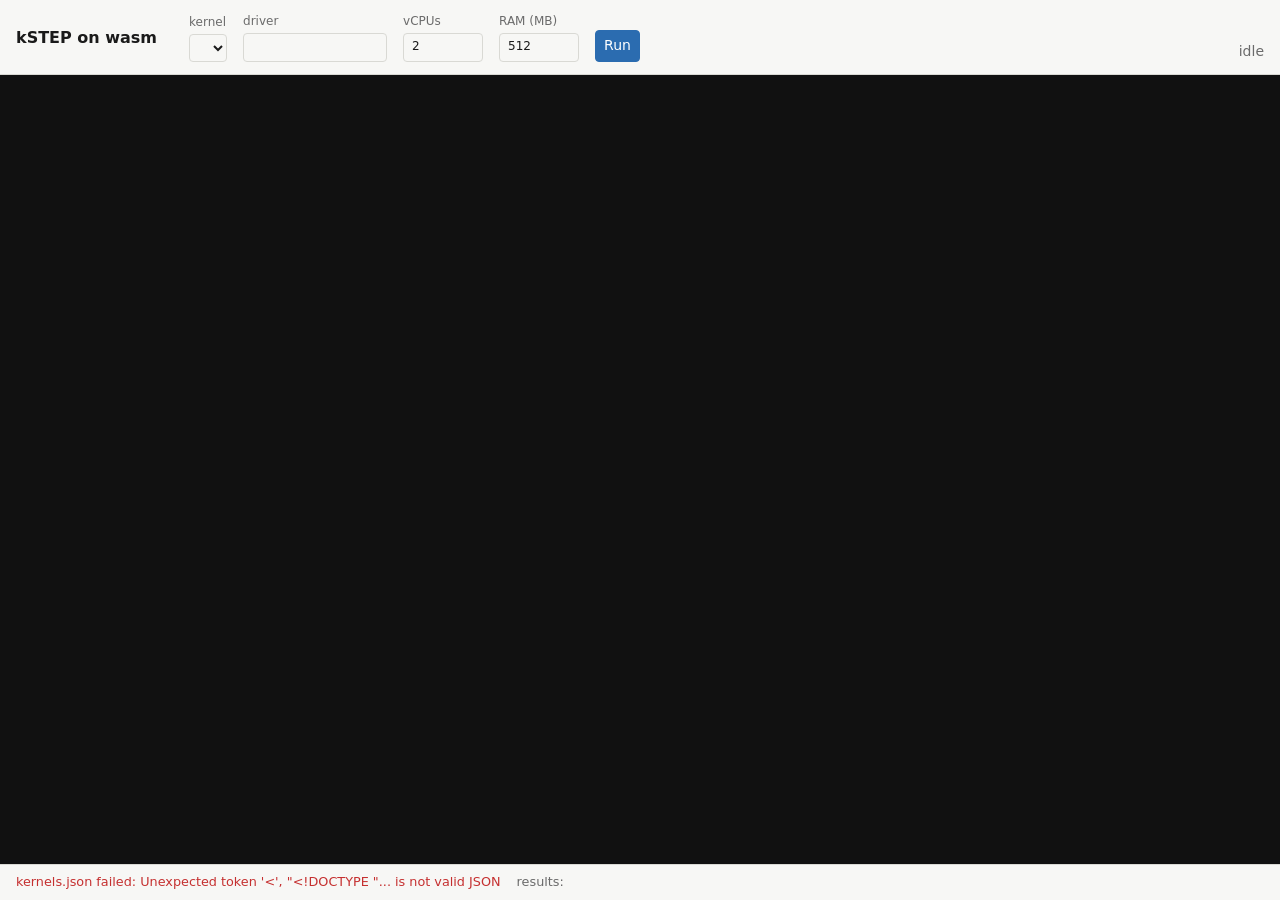
==== index.html @ b7abc93f "Build with --enable-wasm64-32bit-address-limit so the page runs on engines without Memory64 64-bit p" ====
<!doctype html>
<html lang="en">
<head>
<meta charset="utf-8">
<meta name="viewport" content="width=device-width, initial-scale=1">
<title>kSTEP on wasm</title>
<style>
  :root { color-scheme: light dark; --fg: #1a1a1a; --bg: #f7f7f5; --mute: #6b6b6b; --line: #d9d9d4; --accent: #2b6cb0; --ok: #2f855a; --bad: #c53030; --con: #111; --confg: #d8d8d8; }
  @media (prefers-color-scheme: dark) { :root { --fg: #e6e6e3; --bg: #16161a; --mute: #9a9a9a; --line: #2e2e33; --accent: #63a4ff; --ok: #48bb78; --bad: #f56565; --con: #0b0b0d; --confg: #cfcfcf; } }
  * { box-sizing: border-box; }
  body { margin: 0; font: 14px/1.45 system-ui, sans-serif; color: var(--fg); background: var(--bg); display: flex; flex-direction: column; height: 100vh; }
  header { display: flex; flex-wrap: wrap; gap: .6rem 1rem; align-items: end; padding: .8rem 1rem; border-bottom: 1px solid var(--line); }
  header h1 { font-size: 1rem; margin: 0 1rem 0 0; align-self: center; }
  label { display: flex; flex-direction: column; font-size: .75rem; color: var(--mute); gap: .15rem; }
  input, select, button { font: inherit; padding: .3rem .5rem; border: 1px solid var(--line); border-radius: 4px; background: transparent; color: var(--fg); }
  input[type=number] { width: 5rem; } input[type=text] { width: 9rem; }
  button.primary { background: var(--accent); color: #fff; border-color: var(--accent); cursor: pointer; }
  button:disabled { opacity: .5; cursor: default; }
  #status { margin-left: auto; font-variant-numeric: tabular-nums; color: var(--mute); }
  #status.ok { color: var(--ok); } #status.bad { color: var(--bad); }
  main { flex: 1; display: grid; grid-template-rows: 1fr auto; min-height: 0; }
  #console { margin: 0; padding: .75rem 1rem; overflow: auto; background: var(--con); color: var(--confg); font: 12px/1.35 ui-monospace, SFMono-Regular, Menlo, monospace; white-space: pre; }
  footer { display: flex; gap: 1rem; padding: .5rem 1rem; border-top: 1px solid var(--line); font-size: .8rem; color: var(--mute); align-items: center; }
  footer a { color: var(--accent); } footer a[hidden] { display: none; }
  #warn { color: var(--bad); }
</style>
</head>
<body>
<header>
  <h1>kSTEP on wasm</h1>
  <label>kernel <select id="kernel"></select></label>
  <label>driver <input id="driver" type="text" value=""></label>
  <label>vCPUs <input id="smp" type="number" min="1" max="32" value="2"></label>
  <label>RAM (MB) <input id="mem" type="number" min="128" max="1024" step="128" value="512"></label>
  <button id="run" class="primary">Run</button>
  <span id="status">idle</span>
</header>
<main>
  <pre id="console"></pre>
  <footer>
    <span id="warn"></span>
    <span id="dl">results:</span>
    <a id="dl-jsonl" hidden download="kstep.jsonl">kstep.jsonl</a>
    <a id="dl-log" hidden download="qemu.log">qemu.log</a>
    <a id="dl-cov" hidden download="kstep.cov">kstep.cov</a>
  </footer>
</main>
<!-- GitHub Pages cannot set COOP/COEP headers; this service worker adds them on reload. -->
<script src="coi-serviceworker.min.js"></script>
<script type="module">
const $ = (id) => document.getElementById(id);
const con = $('console'), status = $('status'), warn = $('warn');

// Preconditions: SharedArrayBuffer (COOP/COEP headers) and Memory64.
if (typeof SharedArrayBuffer === 'undefined')
  warn.textContent = 'SharedArrayBuffer unavailable: the page needs COOP/COEP headers (serve.py sets them; on static hosting the service worker adds them after one reload).';
// The QEMU binary is lowered to wasm32 (QEMU's --enable-wasm64-32bit-address-limit), so no
// Memory64 check is needed; SharedArrayBuffer (above) is the only hard requirement.

// kernels.json: {base, kernels:[{name, driver, num_cpus, mem_mb}]}. `base` is where the
// images live: the kstep-dev/build repo on GitHub for the published site, ./images locally.
let base = 'images', kernels = [];
try {
  ({ base, kernels } = await (await fetch('kernels.json')).json());
  $('kernel').replaceChildren(...kernels.map(k => new Option(k.name, k.name)));
  if (!kernels.length) warn.textContent = 'No kernels listed. Build one with `make KERNEL=<name>` in the kstep root.';
} catch (e) { warn.textContent = 'kernels.json failed: ' + e.message; }
const fill = () => {
  const k = kernels.find(k => k.name === $('kernel').value); if (!k) return;
  $('driver').value = k.driver; $('smp').value = k.num_cpus; $('mem').value = Math.min(k.mem_mb, 1024);
  warn.textContent = k.mem_mb > 1024 ? `reproduce.py uses ${k.mem_mb} MB for this bug; the wasm heap allows at most 1024 MB.` : '';
};
$('kernel').onchange = fill; fill();

let running = false;
$('run').onclick = async () => {
  if (running) return;
  running = true; $('run').disabled = true;
  for (const id of ['dl-jsonl', 'dl-log', 'dl-cov']) $(id).hidden = true;
  con.textContent = '';
  const kernel = $('kernel').value, driver = $('driver').value.trim() || kernel.replace(/_(buggy|fixed)$/, '');
  const smp = Math.max(1, +$('smp').value || 2), mem = Math.max(128, +$('mem').value || 512);
  const t0 = performance.now();
  const setStatus = (s, cls = '') => { status.textContent = `${((performance.now() - t0) / 1000).toFixed(1)}s  ${s}`; status.className = cls; };

  try {
    setStatus('fetching images');
    const get = (u) => fetch(u).then(r => { if (!r.ok) throw new Error(`${u}: HTTP ${r.status}`); return r.arrayBuffer(); });
    const bios = ['bios-256k.bin', 'linuxboot_dma.bin', 'kvmvapic.bin'];
    const [kimg, rootfs, { default: Module }, ...biosImgs] = await Promise.all([
      get(`${base}/${kernel}/kernel`), get(`${base}/${kernel}/rootfs.cpio`),
      import('./qemu/qemu-system-x86_64.js'), ...bios.map(f => get(`qemu/${f}`)),
    ]);
    const isol = smp > 2 ? `1-${smp - 1}` : '1';
    const boot = `rw nokaslr loglevel=7 sched_verbose isolcpus=nohz,managed_irq,${isol} irqaffinity=0 rcu_nocbs=${isol} nohz_full=${isol} init=/user panic=-1 console=ttyS0 tsc=nowatchdog -- driver=${driver}`;
    // One byte collector per channel; console lines are rendered as they complete.
    const chan = { 'kstep.jsonl': [], 'qemu.log': [], 'kstep.cov': [] };
    let line = '', lines = 0, pending = '', flushTimer = 0, resolveDone;
    const done = new Promise(r => { resolveDone = r; });
    const flush = () => {
      flushTimer = 0;
      if (!pending) return;
      const atBottom = con.scrollHeight - con.scrollTop - con.clientHeight < 40;
      con.append(pending); pending = '';
      if (atBottom) con.scrollTop = con.scrollHeight;
      setStatus(`running, ${lines} lines`);
    };
    const onLine = (l) => {
      lines++; pending += l + '\n';
      if (!flushTimer) flushTimer = setTimeout(flush, 50);     // batch DOM updates
      const panic = l.includes('Kernel panic');
      if (panic || l.includes('reboot: Restarting system')) {
        flush();
        for (const [f, id] of [['kstep.jsonl', 'dl-jsonl'], ['qemu.log', 'dl-log'], ['kstep.cov', 'dl-cov']]) {
          const a = $(id); a.href = URL.createObjectURL(new Blob([new Uint8Array(chan[f])])); a.hidden = false;
        }
        setStatus(panic ? 'kernel panic' : 'done', panic ? 'bad' : 'ok');
        resolveDone();
      }
    };
    const sink = (name) => (byte) => {
      chan[name].push(byte);
      if (name === 'qemu.log') { if (byte === 10) { onLine(line); line = ''; } else line += String.fromCharCode(byte); }
    };
    setStatus('starting qemu');
    const mod = await Module({
      locateFile: (f) => 'qemu/' + f,
      arguments: [
        '-smp', String(smp), '-cpu', 'max', '-m', `${mem}M`, '-L', '/bios',
        '-accel', 'tcg,tb-size=500,thread=multi',
        '-kernel', '/kernel', '-initrd', '/rootfs.cpio', '-append', boot,
        '-nographic', '-nodefaults', '-no-reboot',
        '-chardev', 'file,id=c0,path=/dev/kstep0', '-serial', 'chardev:c0',
        '-chardev', 'file,id=c1,path=/dev/kstep1', '-serial', 'chardev:c1',
        '-chardev', 'file,id=c2,path=/dev/kstep2', '-serial', 'chardev:c2',
      ],
      preRun: [(m) => {
        m.FS.mkdir('/bios');
        bios.forEach((f, i) => m.FS.writeFile(`/bios/${f}`, new Uint8Array(biosImgs[i])));
        m.FS.writeFile('/kernel', new Uint8Array(kimg));
        m.FS.writeFile('/rootfs.cpio', new Uint8Array(rootfs));
        Object.keys(chan).forEach((name, i) => m.FS.createDevice('/dev', `kstep${i}`, null, sink(name)));
      }],
      print: (s) => console.log('[qemu]', s),
      printErr: (s) => { if (!s.includes('unsupported syscall')) console.warn('[qemu]', s); },
    });

    // The chardevs write to /dev/kstep0..2, Emscripten device nodes whose write callbacks
    // (registered in preRun above) push each byte here; nothing is polled.
    await done;
  } catch (e) {
    setStatus('error: ' + e.message, 'bad'); console.error(e);
  }
  // The QEMU instance does not exit cleanly under Emscripten; reload to run again.
  $('run').textContent = 'Reload to run again';
  $('run').disabled = false; $('run').onclick = () => location.reload();
};
</script>
</body>
</html>
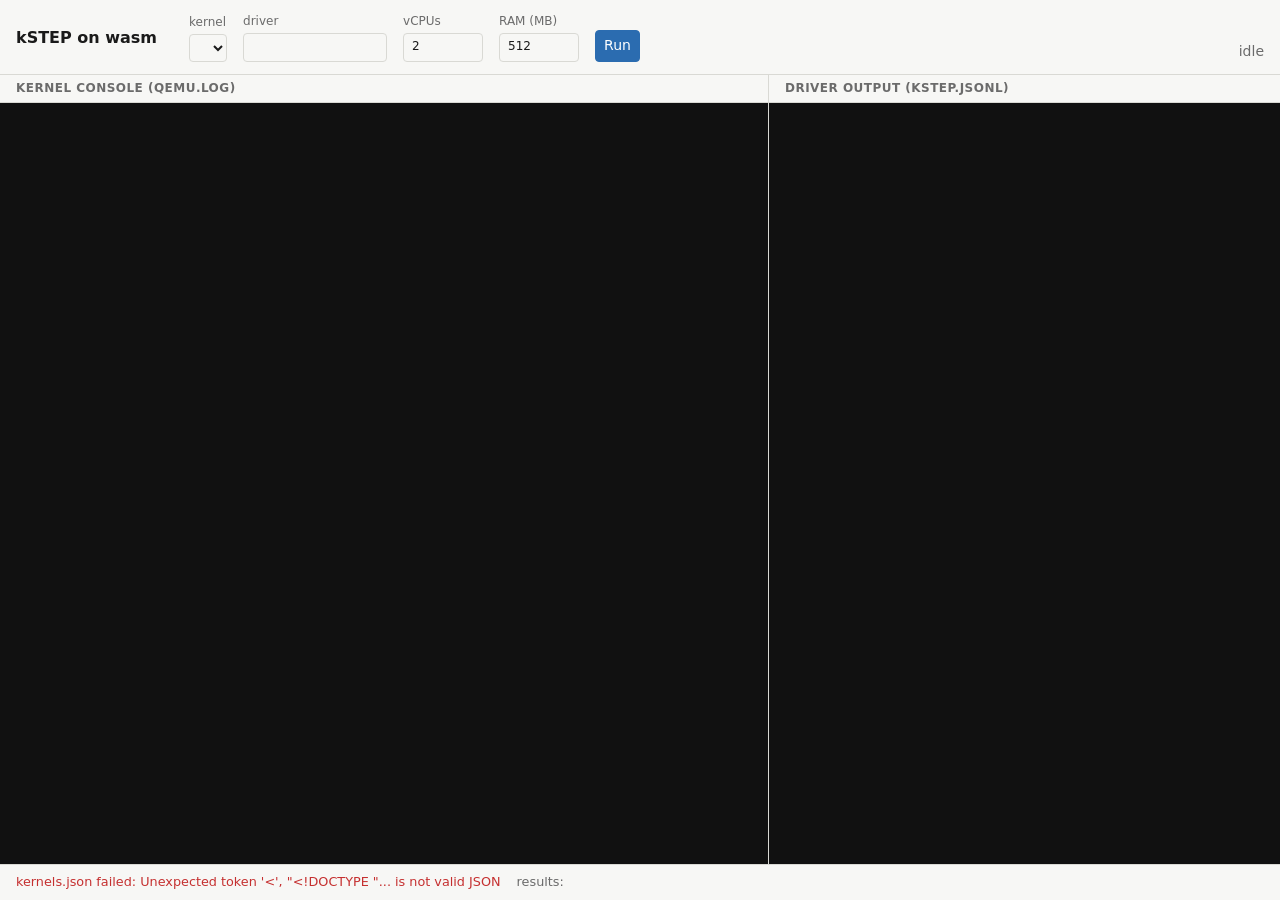
==== commit 7cfda557: "Show the driver output (kstep.jsonl) streaming in a second pane next to the kernel console" ====
--- a/index.html
+++ b/index.html
@@ -19,7 +19,13 @@
   #status { margin-left: auto; font-variant-numeric: tabular-nums; color: var(--mute); }
   #status.ok { color: var(--ok); } #status.bad { color: var(--bad); }
   main { flex: 1; display: grid; grid-template-rows: 1fr auto; min-height: 0; }
-  #console { margin: 0; padding: .75rem 1rem; overflow: auto; background: var(--con); color: var(--confg); font: 12px/1.35 ui-monospace, SFMono-Regular, Menlo, monospace; white-space: pre; }
+  #panes { display: grid; grid-template-columns: 3fr 2fr; min-height: 0; }
+  @media (max-width: 900px) { #panes { grid-template-columns: 1fr; grid-template-rows: 1fr 1fr; } }
+  .pane { display: flex; flex-direction: column; min-height: 0; min-width: 0; border-left: 1px solid var(--line); }
+  .pane:first-child { border-left: 0; }
+  .pane h2 { margin: 0; padding: .3rem 1rem; font-size: .75rem; font-weight: 600; color: var(--mute); text-transform: uppercase; letter-spacing: .04em; border-bottom: 1px solid var(--line); display: flex; justify-content: space-between; }
+  .pane h2 span { font-weight: 400; text-transform: none; letter-spacing: 0; font-variant-numeric: tabular-nums; }
+  .pane pre { flex: 1; margin: 0; padding: .75rem 1rem; overflow: auto; background: var(--con); color: var(--confg); font: 12px/1.35 ui-monospace, SFMono-Regular, Menlo, monospace; white-space: pre; }
   footer { display: flex; gap: 1rem; padding: .5rem 1rem; border-top: 1px solid var(--line); font-size: .8rem; color: var(--mute); align-items: center; }
   footer a { color: var(--accent); } footer a[hidden] { display: none; }
   #warn { color: var(--bad); }
@@ -36,7 +42,10 @@
   <span id="status">idle</span>
 </header>
 <main>
-  <pre id="console"></pre>
+  <div id="panes">
+    <div class="pane"><h2>kernel console (qemu.log) <span id="n-console"></span></h2><pre id="console"></pre></div>
+    <div class="pane"><h2>driver output (kstep.jsonl) <span id="n-jsonl"></span></h2><pre id="jsonl"></pre></div>
+  </div>
   <footer>
     <span id="warn"></span>
     <span id="dl">results:</span>
@@ -48,8 +57,9 @@
 <!-- GitHub Pages cannot set COOP/COEP headers; this service worker adds them on reload. -->
 <script src="coi-serviceworker.min.js"></script>
 <script type="module">
+const V = '__VERSION__';   // replaced by deploy.sh; busts caches of the wasm/js across deploys
 const $ = (id) => document.getElementById(id);
-const con = $('console'), status = $('status'), warn = $('warn');
+const con = $('console'), out = $('jsonl'), status = $('status'), warn = $('warn');
 
 // Preconditions: SharedArrayBuffer (COOP/COEP headers) and Memory64.
 if (typeof SharedArrayBuffer === 'undefined')
@@ -61,7 +71,7 @@
 // images live: the kstep-dev/build repo on GitHub for the published site, ./images locally.
 let base = 'images', kernels = [];
 try {
-  ({ base, kernels } = await (await fetch('kernels.json')).json());
+  ({ base, kernels } = await (await fetch(`kernels.json?v=${V}`)).json());
   $('kernel').replaceChildren(...kernels.map(k => new Option(k.name, k.name)));
   if (!kernels.length) warn.textContent = 'No kernels listed. Build one with `make KERNEL=<name>` in the kstep root.';
 } catch (e) { warn.textContent = 'kernels.json failed: ' + e.message; }
@@ -77,7 +87,7 @@
   if (running) return;
   running = true; $('run').disabled = true;
   for (const id of ['dl-jsonl', 'dl-log', 'dl-cov']) $(id).hidden = true;
-  con.textContent = '';
+  con.textContent = ''; out.textContent = ''; $('n-console').textContent = ''; $('n-jsonl').textContent = '';
   const kernel = $('kernel').value, driver = $('driver').value.trim() || kernel.replace(/_(buggy|fixed)$/, '');
   const smp = Math.max(1, +$('smp').value || 2), mem = Math.max(128, +$('mem').value || 512);
   const t0 = performance.now();
@@ -89,42 +99,51 @@
     const bios = ['bios-256k.bin', 'linuxboot_dma.bin', 'kvmvapic.bin'];
     const [kimg, rootfs, { default: Module }, ...biosImgs] = await Promise.all([
       get(`${base}/${kernel}/kernel`), get(`${base}/${kernel}/rootfs.cpio`),
-      import('./qemu/qemu-system-x86_64.js'), ...bios.map(f => get(`qemu/${f}`)),
+      import(`./qemu/qemu-system-x86_64.js?v=${V}`), ...bios.map(f => get(`qemu/${f}?v=${V}`)),
     ]);
     const isol = smp > 2 ? `1-${smp - 1}` : '1';
     const boot = `rw nokaslr loglevel=7 sched_verbose isolcpus=nohz,managed_irq,${isol} irqaffinity=0 rcu_nocbs=${isol} nohz_full=${isol} init=/user panic=-1 console=ttyS0 tsc=nowatchdog -- driver=${driver}`;
-    // One byte collector per channel; console lines are rendered as they complete.
+    // One byte collector per channel. The console and jsonl channels are also split
+    // into lines and streamed into their panes as they complete.
     const chan = { 'kstep.jsonl': [], 'qemu.log': [], 'kstep.cov': [] };
-    let line = '', lines = 0, pending = '', flushTimer = 0, resolveDone;
+    const panes = {
+      'qemu.log':    { el: con, count: $('n-console'), line: '', lines: 0, pending: '', timer: 0 },
+      'kstep.jsonl': { el: out, count: $('n-jsonl'),   line: '', lines: 0, pending: '', timer: 0 },
+    };
+    let resolveDone;
     const done = new Promise(r => { resolveDone = r; });
-    const flush = () => {
-      flushTimer = 0;
-      if (!pending) return;
-      const atBottom = con.scrollHeight - con.scrollTop - con.clientHeight < 40;
-      con.append(pending); pending = '';
-      if (atBottom) con.scrollTop = con.scrollHeight;
-      setStatus(`running, ${lines} lines`);
+    const flush = (p) => {
+      p.timer = 0;
+      if (!p.pending) return;
+      const atBottom = p.el.scrollHeight - p.el.scrollTop - p.el.clientHeight < 40;
+      p.el.append(p.pending); p.pending = '';
+      if (atBottom) p.el.scrollTop = p.el.scrollHeight;
+      p.count.textContent = `${p.lines} lines`;
     };
-    const onLine = (l) => {
-      lines++; pending += l + '\n';
-      if (!flushTimer) flushTimer = setTimeout(flush, 50);     // batch DOM updates
-      const panic = l.includes('Kernel panic');
-      if (panic || l.includes('reboot: Restarting system')) {
-        flush();
-        for (const [f, id] of [['kstep.jsonl', 'dl-jsonl'], ['qemu.log', 'dl-log'], ['kstep.cov', 'dl-cov']]) {
-          const a = $(id); a.href = URL.createObjectURL(new Blob([new Uint8Array(chan[f])])); a.hidden = false;
-        }
-        setStatus(panic ? 'kernel panic' : 'done', panic ? 'bad' : 'ok');
-        resolveDone();
+    const finish = (panic) => {
+      Object.values(panes).forEach(flush);
+      for (const [f, id] of [['kstep.jsonl', 'dl-jsonl'], ['qemu.log', 'dl-log'], ['kstep.cov', 'dl-cov']]) {
+        const a = $(id); a.href = URL.createObjectURL(new Blob([new Uint8Array(chan[f])])); a.hidden = false;
       }
+      setStatus(panic ? 'kernel panic' : 'done', panic ? 'bad' : 'ok');
+      resolveDone();
+    };
+    const onLine = (name, l) => {
+      const p = panes[name];
+      p.lines++; p.pending += l + '\n';
+      if (!p.timer) p.timer = setTimeout(() => { flush(p); if (name === 'qemu.log') setStatus(`running, ${p.lines} lines`); }, 50);
+      if (name === 'qemu.log' && (l.includes('Kernel panic') || l.includes('reboot: Restarting system')))
+        finish(l.includes('Kernel panic'));
     };
     const sink = (name) => (byte) => {
       chan[name].push(byte);
-      if (name === 'qemu.log') { if (byte === 10) { onLine(line); line = ''; } else line += String.fromCharCode(byte); }
+      const p = panes[name];
+      if (!p) return;
+      if (byte === 10) { onLine(name, p.line); p.line = ''; } else p.line += String.fromCharCode(byte);
     };
     setStatus('starting qemu');
     const mod = await Module({
-      locateFile: (f) => 'qemu/' + f,
+      locateFile: (f) => `qemu/${f}?v=${V}`,
       arguments: [
         '-smp', String(smp), '-cpu', 'max', '-m', `${mem}M`, '-L', '/bios',
         '-accel', 'tcg,tb-size=500,thread=multi',
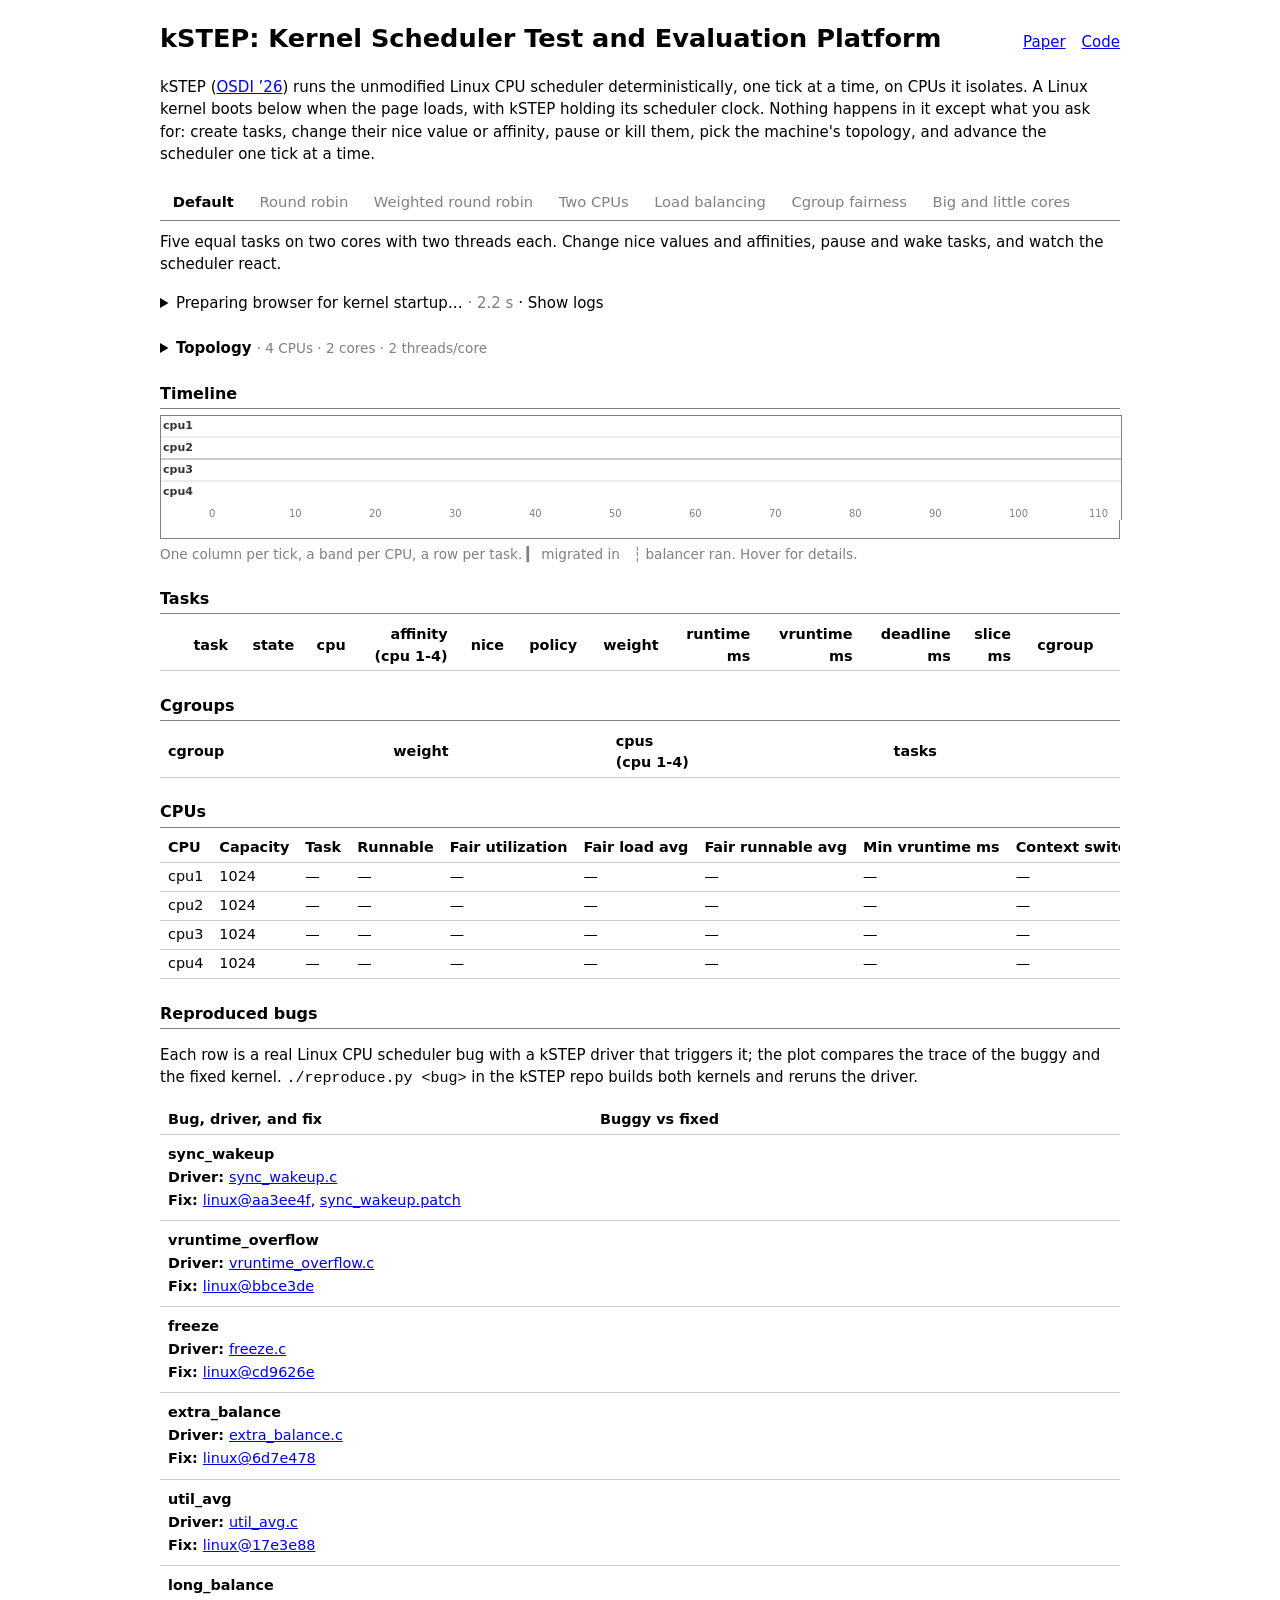
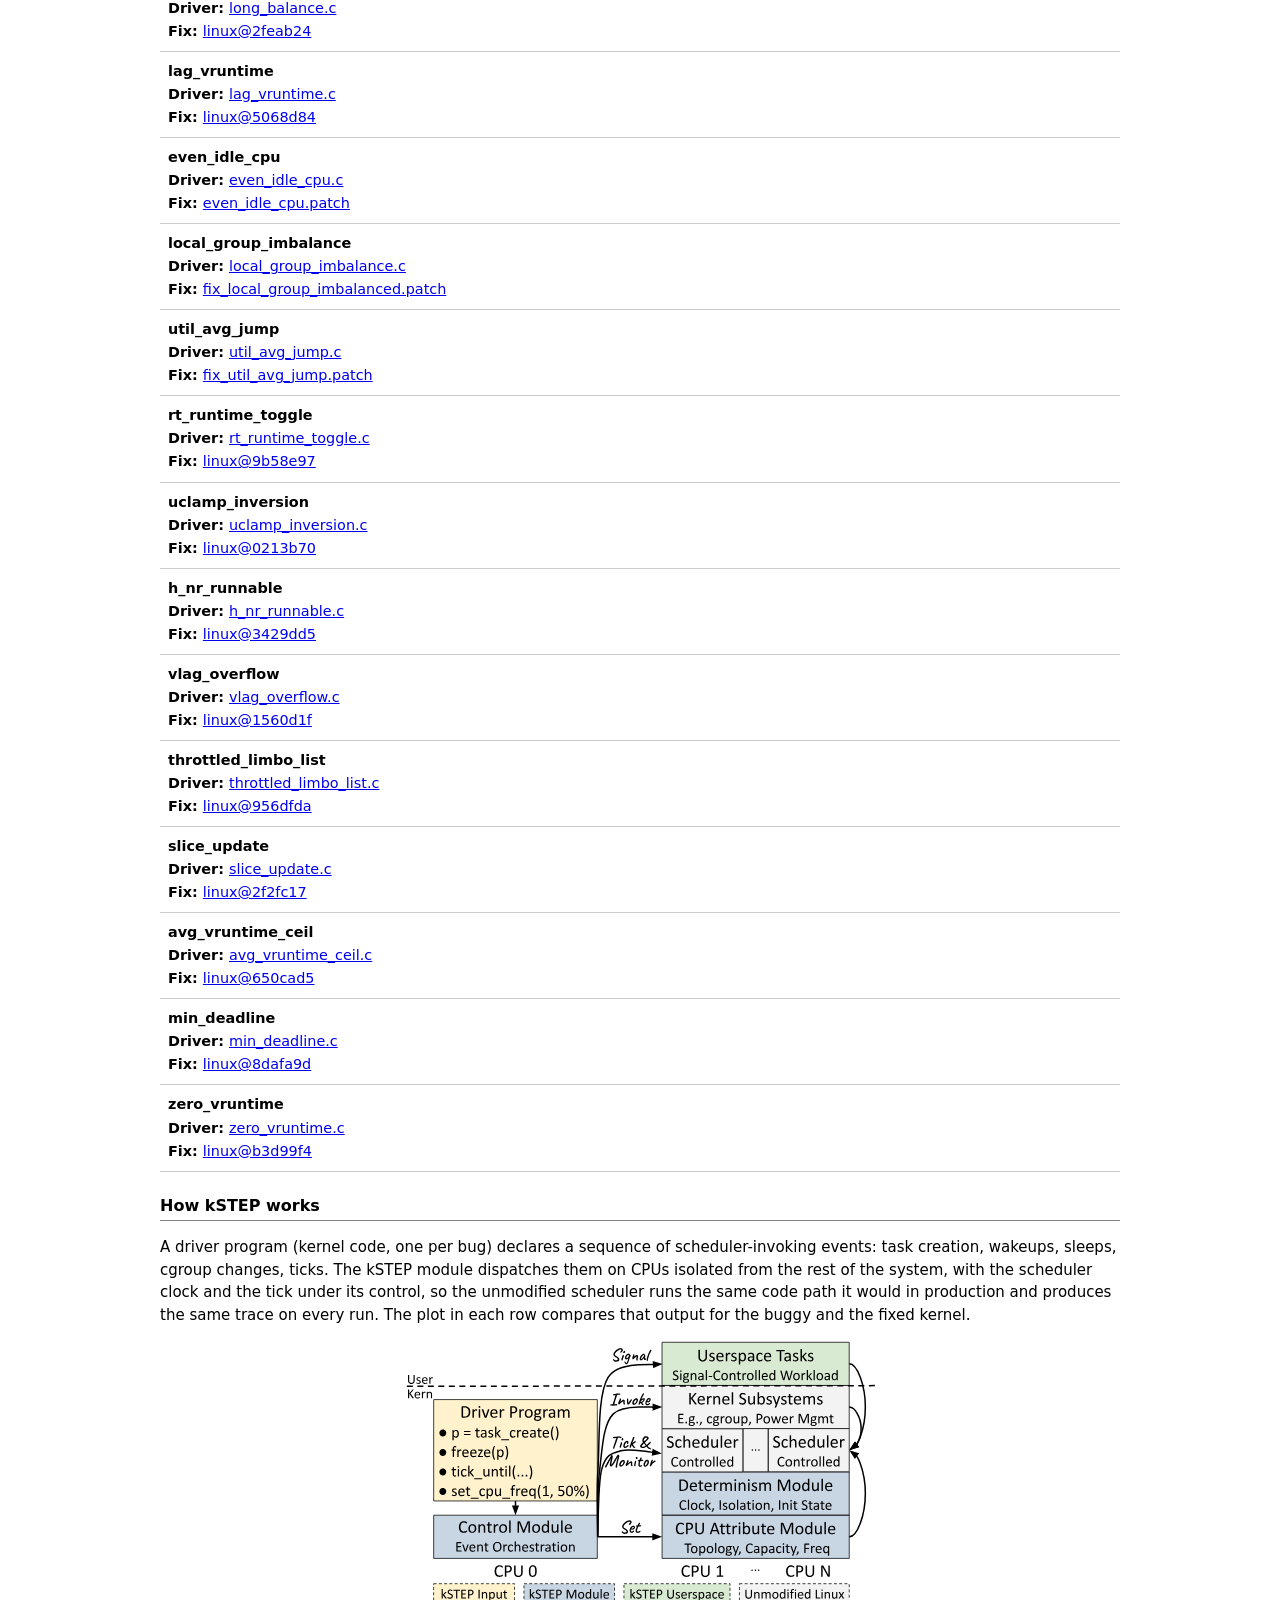
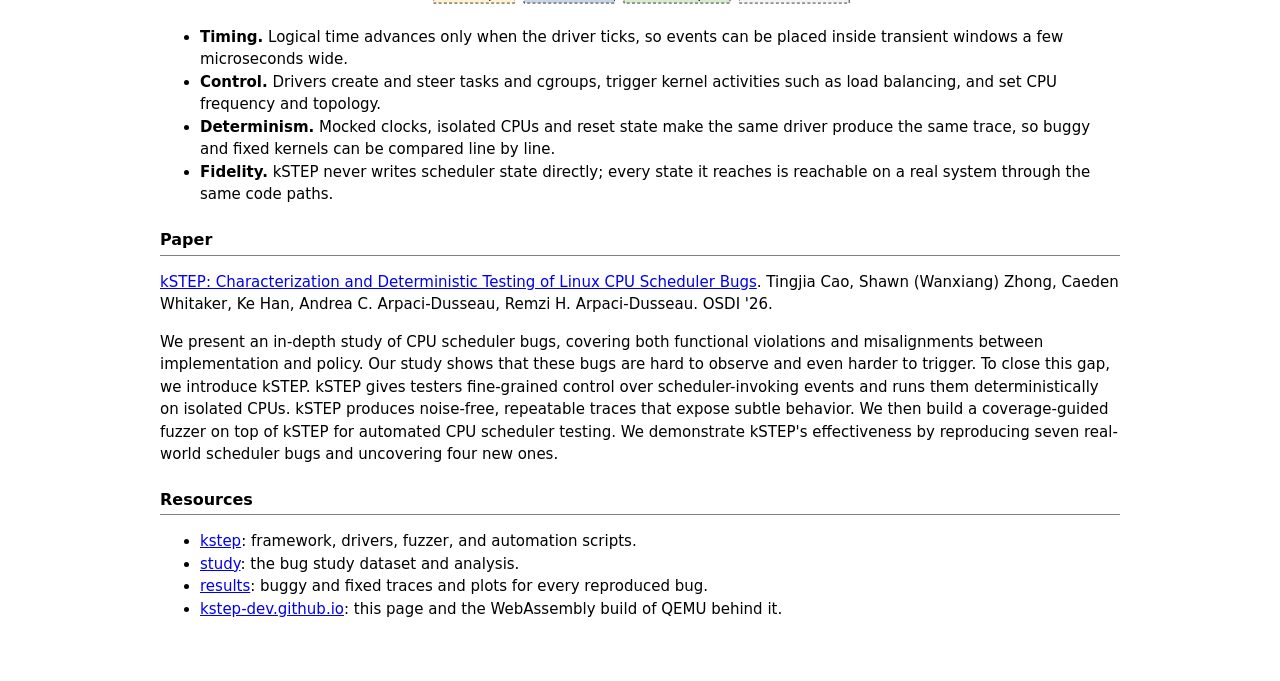
==== commit 28cbdb7f: "Deploy 78fbb21-202609131028" ====
--- a/index.html
+++ b/index.html
@@ -3,177 +3,685 @@
 <head>
 <meta charset="utf-8">
 <meta name="viewport" content="width=device-width, initial-scale=1">
-<title>kSTEP on wasm</title>
+<title>kSTEP: Kernel Scheduler Test and Evaluation Platform</title>
+<link rel="stylesheet" href="style.css">
 <style>
-  :root { color-scheme: light dark; --fg: #1a1a1a; --bg: #f7f7f5; --mute: #6b6b6b; --line: #d9d9d4; --accent: #2b6cb0; --ok: #2f855a; --bad: #c53030; --con: #111; --confg: #d8d8d8; }
-  @media (prefers-color-scheme: dark) { :root { --fg: #e6e6e3; --bg: #16161a; --mute: #9a9a9a; --line: #2e2e33; --accent: #63a4ff; --ok: #48bb78; --bad: #f56565; --con: #0b0b0d; --confg: #cfcfcf; } }
-  * { box-sizing: border-box; }
-  body { margin: 0; font: 14px/1.45 system-ui, sans-serif; color: var(--fg); background: var(--bg); display: flex; flex-direction: column; height: 100vh; }
-  header { display: flex; flex-wrap: wrap; gap: .6rem 1rem; align-items: end; padding: .8rem 1rem; border-bottom: 1px solid var(--line); }
-  header h1 { font-size: 1rem; margin: 0 1rem 0 0; align-self: center; }
-  label { display: flex; flex-direction: column; font-size: .75rem; color: var(--mute); gap: .15rem; }
-  input, select, button { font: inherit; padding: .3rem .5rem; border: 1px solid var(--line); border-radius: 4px; background: transparent; color: var(--fg); }
-  input[type=number] { width: 5rem; } input[type=text] { width: 9rem; }
-  button.primary { background: var(--accent); color: #fff; border-color: var(--accent); cursor: pointer; }
-  button:disabled { opacity: .5; cursor: default; }
-  #status { margin-left: auto; font-variant-numeric: tabular-nums; color: var(--mute); }
-  #status.ok { color: var(--ok); } #status.bad { color: var(--bad); }
-  main { flex: 1; display: grid; grid-template-rows: 1fr auto; min-height: 0; }
-  #panes { display: grid; grid-template-columns: 3fr 2fr; min-height: 0; }
-  @media (max-width: 900px) { #panes { grid-template-columns: 1fr; grid-template-rows: 1fr 1fr; } }
-  .pane { display: flex; flex-direction: column; min-height: 0; min-width: 0; border-left: 1px solid var(--line); }
-  .pane:first-child { border-left: 0; }
-  .pane h2 { margin: 0; padding: .3rem 1rem; font-size: .75rem; font-weight: 600; color: var(--mute); text-transform: uppercase; letter-spacing: .04em; border-bottom: 1px solid var(--line); display: flex; justify-content: space-between; }
-  .pane h2 span { font-weight: 400; text-transform: none; letter-spacing: 0; font-variant-numeric: tabular-nums; }
-  .pane pre { flex: 1; margin: 0; padding: .75rem 1rem; overflow: auto; background: var(--con); color: var(--confg); font: 12px/1.35 ui-monospace, SFMono-Regular, Menlo, monospace; white-space: pre; }
-  footer { display: flex; gap: 1rem; padding: .5rem 1rem; border-top: 1px solid var(--line); font-size: .8rem; color: var(--mute); align-items: center; }
-  footer a { color: var(--accent); } footer a[hidden] { display: none; }
-  #warn { color: var(--bad); }
+  td input { padding: 0 .2rem; font-size: .85rem; }
+  td input.bad { border-color: crimson; color: crimson; }
+  td select { padding: 0 .2rem; font-size: .85rem; }
+  #tasks th, #tasks td { text-align: right; font-variant-numeric: tabular-nums; }
+  #tasks th:first-child, #tasks td:first-child { text-align: left; }
+  #cpu-hint { margin: 0; }
+  #groups th, #groups td { text-align: left; }
+  /* scenario tabs: the page's navigation; everything below is the selected scenario */
+  #scenarios { display: flex; flex-wrap: wrap; gap: 0; margin: 1.2rem 0 0; border-bottom: 1px solid GrayText; }
+  #scenarios button { border: 0; border-bottom: 3px solid transparent; border-radius: 0; background: none; padding: .35rem .8rem; margin-bottom: -1px; color: GrayText; }
+  #scenarios button:hover { color: CanvasText; background: none; }
+  #scenarios button.active { color: CanvasText; font-weight: 600; border-bottom-color: AccentColor; }
+  #scenario-text { margin: .6rem 0 0; }
+  #legend { margin: .3rem 0 0; font-size: .85rem; }
+  #cpu-hint:empty { display: none; }
+  #cpu-hint.bad { color: crimson; }
+  #machine { display: flex; gap: .6rem; flex-wrap: wrap; margin: .4rem 0; }
+  .socket { border: 1px solid GrayText; border-radius: .35rem; padding: .35rem .45rem; }
+  .socket > header { font-size: .8rem; color: GrayText; margin-bottom: .3rem; }
+  .clusters { display: flex; flex-wrap: wrap; gap: .5rem; }
+  .cluster { border: 1px dashed GrayText; border-radius: .3rem; padding: .3rem .4rem; }
+  .cluster header { display: flex; gap: .5rem; align-items: center; justify-content: space-between; font-size: .8rem; color: GrayText; margin-bottom: .3rem; }
+  .cores { display: flex; flex-wrap: wrap; gap: .35rem; }
+  .core { border: 1px dotted GrayText; border-radius: .2rem; padding: 2px 3px; }
+  .core header { display: flex; gap: .3rem; align-items: center; justify-content: space-between; font-size: .7rem; color: GrayText; margin-bottom: 2px; }
+  .core select { padding: 0 .1rem; font-size: .7rem; }
+  .threads { display: flex; gap: 2px; }
+  .core span { display: inline-block; padding: .1rem .35rem; font-size: .75rem; font-variant-numeric: tabular-nums; background: color-mix(in srgb, GrayText 15%, transparent); border-radius: .15rem; }
+  #clock { display: flex; gap: .5rem; align-items: center; }
+  #timeline { display: block; width: 100%; border: 1px solid GrayText; border-bottom: 0; }
+  #scroll { overflow-x: auto; overflow-y: hidden; height: 18px; border: 1px solid GrayText; border-top: 0; }
+  #spacer { height: 1px; }
+  #bugs th { text-align: left; }
+  #bugs td { vertical-align: middle; padding: .5rem; }
+  #bugs td:last-child { width: 55%; text-align: center; }
+  #bugs img { max-height: 14rem; max-width: 100%; }
+  #bugs td div { line-height: 1.6; }
+  #cpu-stats { white-space: nowrap; }
+  #cpu-stats th { text-align: left; }
+  #cpu-stats td { font-variant-numeric: tabular-nums; }
+  #cpu-editor { margin-top: 1.4rem; }
+  #cpu-editor summary { cursor: pointer; font-weight: 600; }
+  #running-cpus, #cpu-draft { font-size: .85rem; font-weight: normal; }
+  #cpu-presets, #cpu-dimensions, #cpu-actions { display: flex; flex-wrap: wrap; gap: .6rem; margin: .6rem 0; align-items: center; }
+  #cpu-dimensions label { display: flex; flex-direction: column; gap: .2rem; font-size: .85rem; }
+  #cpu-dimensions input { width: 4rem; }
+  #kernel-logs { margin-top: 1rem; }
+  #kernel-logs summary { cursor: pointer; }
+  #kernel-logs #status { margin-left: 0; color: inherit; }
+  #kernel-logs #status.bad { color: crimson; font-weight: 600; }
+  #kernel-logs .hide-logs, #kernel-logs[open] .show-logs { display: none; }
+  #kernel-logs[open] .hide-logs { display: inline; }
+  #kernel-logs #panes { margin-top: .6rem; }
+  #boot-preview { display: block; overflow: hidden; text-overflow: ellipsis; white-space: nowrap; margin-top: .25rem; color: GrayText; font: 12px/1.5 ui-monospace, monospace; }
+  pre .err { color: crimson; }
+  pre .event { opacity: .6; }
 </style>
 </head>
 <body>
 <header>
-  <h1>kSTEP on wasm</h1>
-  <label>kernel <select id="kernel"></select></label>
-  <label>driver <input id="driver" type="text" value=""></label>
-  <label>vCPUs <input id="smp" type="number" min="1" max="32" value="2"></label>
-  <label>RAM (MB) <input id="mem" type="number" min="128" max="1024" step="128" value="512"></label>
-  <button id="run" class="primary">Run</button>
-  <span id="status">idle</span>
+  <h1>kSTEP: Kernel Scheduler Test and Evaluation Platform</h1>
+  <nav><a href="assets/paper-osdi26.pdf">Paper</a><a href="https://github.com/kstep-dev/kstep">Code</a></nav>
 </header>
-<main>
+<p>kSTEP (<a href="assets/paper-osdi26.pdf">OSDI ’26</a>) runs the unmodified Linux CPU scheduler deterministically, one tick at a time, on CPUs it isolates. A Linux kernel boots below when the page loads, with kSTEP holding its scheduler clock. Nothing happens in it except what you ask for: create tasks, change their nice value or affinity, pause or kill them, pick the machine's topology, and advance the scheduler one tick at a time.</p>
+
+<nav id="scenarios" aria-label="scenarios"></nav>
+<p id="scenario-text"></p>
+
+<details id="kernel-logs">
+  <summary><span id="status" role="status">Loading kernel…</span><span id="boot-elapsed" class="hint" aria-hidden="true"></span> · <span class="show-logs">Show logs</span><span class="hide-logs">Hide logs</span><span id="boot-preview" hidden></span></summary>
   <div id="panes">
-    <div class="pane"><h2>kernel console (qemu.log) <span id="n-console"></span></h2><pre id="console"></pre></div>
-    <div class="pane"><h2>driver output (kstep.jsonl) <span id="n-jsonl"></span></h2><pre id="jsonl"></pre></div>
+    <div class="pane"><h3>Kernel console</h3><pre id="console"></pre></div>
+    <div class="pane"><h3>kSTEP trace</h3><pre id="log"></pre></div>
   </div>
-  <footer>
-    <span id="warn"></span>
-    <span id="dl">results:</span>
-    <a id="dl-jsonl" hidden download="kstep.jsonl">kstep.jsonl</a>
-    <a id="dl-log" hidden download="qemu.log">qemu.log</a>
-    <a id="dl-cov" hidden download="kstep.cov">kstep.cov</a>
-  </footer>
-</main>
-<!-- GitHub Pages cannot set COOP/COEP headers; this service worker adds them on reload. -->
+</details>
+
+<details id="cpu-editor"><summary>Topology <span id="running-cpus" class="hint"></span> <span id="cpu-draft" class="hint"></span></summary>
+<p>Choose a layout, then adjust its topology and core capacities. Restarting resets tasks, cgroups, and the timeline.</p>
+<div id="cpu-presets" role="group" aria-label="Topology presets"></div>
+<div id="cpu-dimensions">
+  <label>Sockets <input id="sockets" type="number" min="1" max="8" value="1"></label>
+  <label>Clusters per socket <input id="clusters" type="number" min="1" max="8" value="1"></label>
+  <label>Cores per cluster <input id="cores" type="number" min="1" max="8" value="2"></label>
+  <label>Threads per core <input id="threads" type="number" min="1" max="4" value="2"></label>
+</div>
+<p class="hint">Each thread is one CPU. Capacity is relative: 512 is half of a full-capacity core (1024). Threads on a core share its capacity setting.</p>
+<div id="machine"></div>
+<p id="cpu-hint" class="hint" role="status"></p>
+<div id="cpu-actions"><span id="ncpus-label"></span><button id="boot">Restart with these CPUs</button><button id="discard-cpus">Discard changes</button></div>
+</details>
+
+<h2>Timeline <span><span id="clock" hidden><label><input id="speed" type="number" min="0" max="1000" step="10" value="20" style="width:4.2rem" title="ticks per second; 0 stops the clock"> ticks/s</label>
+  <button id="step" title="stop the clock and advance exactly one tick">step</button></span></h2>
+<canvas id="timeline"></canvas>
+<div id="scroll"><div id="spacer"></div></div>
+<p class="hint" id="legend">One column per tick, a band per CPU, a row per task. <span title="a task's slice starts with a bar in the tick it migrated to this CPU (balancing or wakeup placement)">▎ migrated in</span> &nbsp; <span title="this CPU's load balancer looked for work in that tick (after should_we_balance)">┆ balancer ran</span>. Hover for details.</p>
+
+<h2>Tasks <span><button id="create" hidden>create task</button></span></h2>
+<div class="table-scroll" role="region" aria-label="Tasks" tabindex="0">
+<table id="tasks"><thead><tr><th></th><th>task</th><th>state</th><th>cpu</th><th id="aff-head">affinity</th><th>nice</th><th>policy</th><th>weight</th><th>runtime<br>ms</th><th>vruntime<br>ms</th><th>deadline<br>ms</th><th>slice<br>ms</th><th>cgroup</th><th></th></tr></thead><tbody></tbody></table>
+</div>
+
+<h2>Cgroups</h2>
+<div class="table-scroll" role="region" aria-label="Cgroups" tabindex="0">
+<table id="groups"><thead><tr><th>cgroup</th><th>weight</th><th id="cpus-head">cpus</th><th>tasks</th><th></th></tr></thead><tbody></tbody></table>
+</div>
+
+<section id="cpus" aria-labelledby="cpus-title">
+<h2 id="cpus-title">CPUs</h2>
+<div class="table-scroll" role="region" aria-label="CPU statistics" tabindex="0">
+<table id="cpu-stats"><thead><tr><th>CPU</th><th>Capacity</th><th>Task</th><th title="Runqueue nr_running, including the running task; delayed dequeue can affect this count">Runnable</th><th title="Fair-class PELT utilization, on a scale where 1024 is a full CPU. Excludes real-time and deadline classes.">Fair utilization</th><th title="Fair-class weighted demand (PELT), not a task count">Fair load avg</th><th title="Fair-class PELT runnable demand; 1024 per fully runnable task">Fair runnable avg</th><th title="Root fair queue virtual clock; unavailable on kernels that removed this counter">Min vruntime ms</th><th title="Kernel cumulative context-switch counter">Context switches</th></tr></thead><tbody></tbody></table>
+</div>
+
+</section>
+
+
+
+<h2>Reproduced bugs</h2>
+<p>Each row is a real Linux CPU scheduler bug with a kSTEP driver that triggers it; the plot compares the trace of the buggy and the fixed kernel. <code>./reproduce.py &lt;bug&gt;</code> in the kSTEP repo builds both kernels and reruns the driver.</p>
+<div class="table-scroll" role="region" aria-label="Reproduced bugs" tabindex="0">
+<table id="bugs">
+  <thead><tr><th>Bug, driver, and fix</th><th>Buggy vs fixed</th></tr></thead>
+  <tbody></tbody>
+</table>
+</div>
+
+<h2>How kSTEP works</h2>
+<p>A driver program (kernel code, one per bug) declares a sequence of scheduler-invoking events: task creation, wakeups, sleeps, cgroup changes, ticks. The kSTEP module dispatches them on CPUs isolated from the rest of the system, with the scheduler clock and the tick under its control, so the unmodified scheduler runs the same code path it would in production and produces the same trace on every run. The plot in each row compares that output for the buggy and the fixed kernel.</p>
+<figure><img src="figures/arch.svg" alt="kSTEP architecture"></figure>
+<ul>
+  <li><b>Timing.</b> Logical time advances only when the driver ticks, so events can be placed inside transient windows a few microseconds wide.</li>
+  <li><b>Control.</b> Drivers create and steer tasks and cgroups, trigger kernel activities such as load balancing, and set CPU frequency and topology.</li>
+  <li><b>Determinism.</b> Mocked clocks, isolated CPUs and reset state make the same driver produce the same trace, so buggy and fixed kernels can be compared line by line.</li>
+  <li><b>Fidelity.</b> kSTEP never writes scheduler state directly; every state it reaches is reachable on a real system through the same code paths.</li>
+</ul>
+
+<h2>Paper</h2>
+<p><a href="assets/paper-osdi26.pdf">kSTEP: Characterization and Deterministic Testing of Linux CPU Scheduler Bugs</a>.
+Tingjia Cao, Shawn (Wanxiang) Zhong, Caeden Whitaker, Ke Han, Andrea C. Arpaci-Dusseau, Remzi H. Arpaci-Dusseau.
+OSDI '26.</p>
+<p>We present an in-depth study of CPU scheduler bugs, covering both functional violations and
+misalignments between implementation and policy. Our study shows that these bugs are hard to
+observe and even harder to trigger. To close this gap, we introduce kSTEP. kSTEP gives testers
+fine-grained control over scheduler-invoking events and runs them deterministically on isolated
+CPUs. kSTEP produces noise-free, repeatable traces that expose subtle behavior. We then build a
+coverage-guided fuzzer on top of kSTEP for automated CPU scheduler testing. We demonstrate
+kSTEP's effectiveness by reproducing seven real-world scheduler bugs and uncovering four new ones.</p>
+
+<h2>Resources</h2>
+<ul>
+  <li><a href="https://github.com/kstep-dev/kstep">kstep</a>: framework, drivers, fuzzer, and automation scripts.</li>
+  <li><a href="https://github.com/kstep-dev/study">study</a>: the bug study dataset and analysis.</li>
+  <li><a href="https://github.com/kstep-dev/results">results</a>: buggy and fixed traces and plots for every reproduced bug.</li>
+  <li><a href="https://github.com/kstep-dev/kstep-dev.github.io">kstep-dev.github.io</a>: this page and the WebAssembly build of QEMU behind it.</li>
+</ul>
+
+
 <script src="coi-serviceworker.min.js"></script>
 <script type="module">
-const V = '__VERSION__';   // replaced by deploy.sh; busts caches of the wasm/js across deploys
 const $ = (id) => document.getElementById(id);
-const con = $('console'), out = $('jsonl'), status = $('status'), warn = $('warn');
-
-// Preconditions: SharedArrayBuffer (COOP/COEP headers) and Memory64.
-if (typeof SharedArrayBuffer === 'undefined')
-  warn.textContent = 'SharedArrayBuffer unavailable: the page needs COOP/COEP headers (serve.py sets them; on static hosting the service worker adds them after one reload).';
-// The QEMU binary is lowered to wasm32 (QEMU's --enable-wasm64-32bit-address-limit), so no
-// Memory64 check is needed; SharedArrayBuffer (above) is the only hard requirement.
-
-// kernels.json: {base, kernels:[{name, driver, num_cpus, mem_mb}]}. `base` is where the
-// images live: the kstep-dev/build repo on GitHub for the published site, ./images locally.
-let base = 'images', kernels = [];
+const status = $('status'), log = $('log'), con = $('console'), canvas = $('timeline');
+const bootStarted = performance.now();
+let startup = true, statusTimer = 0;
+const updateElapsed = () => { $('boot-elapsed').textContent = ` · ${((performance.now() - bootStarted) / 1000).toFixed(1)} s`; };
+const setStatus = (s, bad = false, busy = false) => {
+  status.textContent = s; status.className = bad ? 'bad' : '';
+  startup = busy;
+  clearInterval(statusTimer);
+  if (busy) { updateElapsed(); statusTimer = setInterval(updateElapsed, 100); }
+  else { $('boot-elapsed').textContent = ''; $('boot-preview').hidden = true; }
+  if (bad) $('kernel-logs').open = true;
+};
+setStatus('Loading kernel…', false, true);
+
+let V = '', bugs = [];
 try {
-  ({ base, kernels } = await (await fetch(`kernels.json?v=${V}`)).json());
-  $('kernel').replaceChildren(...kernels.map(k => new Option(k.name, k.name)));
-  if (!kernels.length) warn.textContent = 'No kernels listed. Build one with `make KERNEL=<name>` in the kstep root.';
-} catch (e) { warn.textContent = 'kernels.json failed: ' + e.message; }
-const fill = () => {
-  const k = kernels.find(k => k.name === $('kernel').value); if (!k) return;
-  $('driver').value = k.driver; $('smp').value = k.num_cpus; $('mem').value = Math.min(k.mem_mb, 1024);
-  warn.textContent = k.mem_mb > 1024 ? `reproduce.py uses ${k.mem_mb} MB for this bug; the wasm heap allows at most 1024 MB.` : '';
+  const response = await fetch('data.json', { cache: 'no-store' });
+  if (!response.ok) throw new Error(`HTTP ${response.status}`);
+  ({ version: V, bugs } = await response.json());
+}
+catch (e) { setStatus('data.json failed: ' + e.message, true); }
+
+// ---- reproduced bugs: a static catalog ----
+{
+  const link = (text, href) => { const a = document.createElement('a'); a.textContent = text; a.href = href; return a; };
+  const tbody = $('bugs').querySelector('tbody');
+  // Two columns, like the table in the kSTEP README: everything about the bug on the left, the plot on the right.
+  const line = (label, ...nodes) => { const div = document.createElement('div'); if (label) { const b = document.createElement('b'); b.textContent = label + ': '; div.append(b); } div.append(...nodes); return div; };
+  for (const b of bugs) {
+    const tr = tbody.insertRow();
+    const info = tr.insertCell();
+    const title = document.createElement('b'); title.textContent = b.name; info.append(line('', title));
+    if (b.driver_url) info.append(line('Driver', link(b.name + '.c', b.driver_url)));
+    if (b.fixes.length) info.append(line('Fix', ...b.fixes.flatMap((x, i) => i ? [', ', link(x.label, x.url)] : [link(x.label, x.url)])));
+    const pl = tr.insertCell(); if (b.plot) { const img = document.createElement('img'); img.src = b.plot; img.alt = `${b.name}: buggy vs fixed`; img.loading = 'lazy'; img.onerror = () => img.remove(); pl.append(img); }
+  }
+}
+const { runKstep } = await import(`./kstep.mjs?v=${V}`);
+
+// ---- session state ----
+const tasks = [];            // [{id, stat, alive}] in creation order; the driver names tasks 1, 2, .. by creation
+const timeline = [];         // per tick: [task on CPU 1, task on CPU 2, ...] (0 = idle)
+const balances = [];         // per tick: trace events [{cpu: dst_cpu, task (migrate only), src, domain}]
+let ncpus = 1;
+let cpuRecords = new Map();
+const ms = (ns) => ns === undefined ? '' : (ns / 1e6).toFixed(1);
+// Colours are fixed per creation order, so a task keeps its colour in the timeline after it exits.
+const colorOf = (task) => { const i = tasks.findIndex(t => t.id === task); return i < 0 ? 'gray' : `hsl(${(i * 67) % 360}, 60%, 50%)`; };   // comma syntax: Safari's canvas parser
+
+// ---- machine: sockets x clusters x cores x threads over CPUs 1..N (CPU 0 stays kSTEP's own) ----
+// kSTEP's spec is LEVEL=group|group;... with every online CPU in exactly one group per level.
+// Threads of a core form an SMT group, cores of a cluster a CLS group, and a socket is both
+// the MC (shared last-level cache) and the PKG group; capacity is per core (its threads match).
+const MAX_CPUS = 8;
+const DIMS = ['sockets', 'clusters', 'cores', 'threads'];
+let machine = { sockets: 1, clusters: 1, cores: 2, threads: 2, caps: [] };   // what the VM booted with
+const nCpus = (m) => m.sockets * m.clusters * m.cores * m.threads;
+const socketOf = (m, cpu) => Math.floor((cpu - 1) / (m.clusters * m.cores * m.threads));
+const clusterOf = (m, cpu) => Math.floor((cpu - 1) / (m.cores * m.threads));
+const coreOf = (m, cpu) => Math.floor((cpu - 1) / m.threads);
+const groupSpec = (m, id) => { const g = []; for (let c = 1; c <= nCpus(m); c++) (g[id(m, c)] ??= []).push(c); return ['0', ...g.map(l => l.join(','))].join('|'); };
+const topoSpec = (m) => `SMT=${groupSpec(m, coreOf)};CLS=${groupSpec(m, clusterOf)};MC=${groupSpec(m, socketOf)};PKG=${groupSpec(m, socketOf)}`;
+
+// ---- timeline: fixed-width columns, a band per CPU, a row per task that has run there ----
+const CELL = 8, LABEL_W = 48, ROW = 16, BAND_GAP = 6;
+const scroller = $('scroll');
+let follow = true;
+scroller.onscroll = () => { follow = scroller.scrollLeft + scroller.clientWidth >= scroller.scrollWidth - 2; };
+function draw() {
+  const rows = Array.from({ length: ncpus }, () => []);   // rows[cpu] = tasks in order of first appearance (ran or migrated in)
+  const seen = (cpu, task) => { if (task && !rows[cpu].includes(task)) rows[cpu].push(task); };
+  timeline.forEach((t, tick) => {
+    for (const b of balances[tick] ?? []) if (b.task && b.cpu >= 1 && b.cpu <= ncpus) seen(b.cpu - 1, b.task);
+    t.forEach((task, cpu) => seen(cpu, task));
+  });
+  const bandH = (cpu) => Math.max(1, rows[cpu].length) * ROW + BAND_GAP;
+  const H = rows.reduce((a, _, cpu) => a + bandH(cpu), 0) + 16;
+  canvas.style.height = `${H}px`;
+  const ctx = canvas.getContext('2d'), dpr = devicePixelRatio || 1, W = canvas.clientWidth;
+  canvas.width = W * dpr; canvas.height = H * dpr; ctx.scale(dpr, dpr);
+  ctx.clearRect(0, 0, W, H);
+  const visible = Math.floor((W - LABEL_W - 4) / CELL);
+  $('spacer').style.width = `${Math.max(timeline.length * CELL + LABEL_W, W)}px`;
+  if (follow) scroller.scrollLeft = scroller.scrollWidth;
+  const first = Math.max(0, Math.min(Math.round(scroller.scrollLeft / CELL), timeline.length - visible));
+  const last = Math.min(timeline.length, first + visible);
+  const fg = getComputedStyle(document.body).color;
+  ctx.textBaseline = 'middle';
+  let y = 2; layout = { first, bands: [] };
+  for (let cpu = 0; cpu < ncpus; cpu++) {
+    layout.bands.push({ top: y, bottom: y + bandH(cpu) - BAND_GAP, rows: rows[cpu] });
+    ctx.font = 'bold 11px system-ui'; ctx.fillStyle = fg; ctx.globalAlpha = 0.8; ctx.fillText(`cpu${cpu + 1}`, 2, y + ROW / 2); ctx.globalAlpha = 1;
+    ctx.fillStyle = 'rgba(128, 128, 128, 0.2)';          // idle stretches (no color-mix: canvas parsers vary)
+    for (let c = first; c < last; c++) if (!timeline[c][cpu]) ctx.fillRect(LABEL_W + (c - first) * CELL, y, CELL - 1, bandH(cpu) - BAND_GAP);
+    ctx.font = '11px system-ui';
+    rows[cpu].forEach((task, r) => {
+      const ry = y + r * ROW, label = String(task);
+      ctx.fillStyle = fg; ctx.globalAlpha = 0.7; ctx.fillText(label, LABEL_W - 4 - ctx.measureText(label).width, ry + ROW / 2); ctx.globalAlpha = 1;
+      ctx.fillStyle = colorOf(task);
+      for (let c = first; c < last; c++) if (timeline[c][cpu] === task) ctx.fillRect(LABEL_W + (c - first) * CELL, ry + 1, CELL - 1, ROW - 2);
+    });
+    // balancing marks: a bar at the left edge of a task's row where it migrated in; a dashed
+    // hairline through the band where this CPU's balancer looked for work
+    for (let tick = first; tick < last; tick++) for (const b of balances[tick] ?? []) if (b.cpu === cpu + 1) {
+      const x = LABEL_W + (tick - first) * CELL;
+      if (b.task) {
+        const r = rows[cpu].indexOf(b.task);
+        if (r >= 0) { ctx.fillStyle = fg; ctx.fillRect(x, y + r * ROW + 1, 2, ROW - 2); }
+      } else {   // an event of the whole CPU: a dashed hairline through the band
+        ctx.strokeStyle = fg; ctx.globalAlpha = 0.45; ctx.setLineDash([2, 2]);
+        ctx.beginPath(); ctx.moveTo(x + CELL / 2, y); ctx.lineTo(x + CELL / 2, y + bandH(cpu) - BAND_GAP); ctx.stroke();
+        ctx.setLineDash([]); ctx.globalAlpha = 1;
+      }
+    }
+    y += bandH(cpu);
+    if (cpu < ncpus - 1) {   // separator, heaviest between sockets, then clusters, cores, siblings
+      const diff = (f) => f(machine, cpu + 1) !== f(machine, cpu + 2), w = diff(socketOf) ? 3 : diff(clusterOf) ? 2 : diff(coreOf) ? 1 : 0;
+      ctx.strokeStyle = fg; ctx.globalAlpha = [0.15, 0.4, 0.7, 0.9][w]; ctx.lineWidth = [1, 1, 2, 3][w];
+      ctx.beginPath(); ctx.moveTo(0, y - BAND_GAP / 2); ctx.lineTo(W, y - BAND_GAP / 2); ctx.stroke(); ctx.globalAlpha = 1; ctx.lineWidth = 1;
+    }
+  }
+  ctx.fillStyle = fg; ctx.globalAlpha = 0.5; ctx.font = '10px system-ui';   // tick numbers every 10 columns
+  for (let c = first - (first % 10); c < first + visible; c += 10) if (c >= first) ctx.fillText(String(c), LABEL_W + (c - first) * CELL, H - 6);
+  ctx.globalAlpha = 1;
+}
+// hover: what happened on this CPU in this tick (native tooltip)
+let layout = { first: 0, bands: [] };
+canvas.addEventListener('mousemove', (e) => {
+  const rect = canvas.getBoundingClientRect(), x = e.clientX - rect.left, yy = e.clientY - rect.top;
+  const tick = layout.first + Math.floor((x - LABEL_W) / CELL), cpu = layout.bands.findIndex(b => yy >= b.top && yy < b.bottom);
+  if (x < LABEL_W || tick < 0 || tick >= timeline.length || cpu < 0) { canvas.title = ''; return; }
+  const task = timeline[tick][cpu], lines = [`tick ${tick}, cpu${cpu + 1}: ${task ? task + ' running' : 'idle'}`];
+  for (const b of balances[tick] ?? []) if (b.cpu === cpu + 1)
+    lines.push(b.task ? `${b.task} migrated in from cpu${b.src}` : `balancer ran${b.domain ? ` (${b.domain} domain)` : ''}`);
+  canvas.title = lines.join('\n');
+});
+addEventListener('resize', draw);
+scroller.addEventListener('scroll', draw);
+canvas.addEventListener('wheel', (e) => { e.preventDefault(); scroller.scrollLeft += (e.deltaX || e.deltaY); }, { passive: false });
+
+// ---- machine form: the four counts and a drawing of the result, with a capacity select per core ----
+const formMachine = () => ({ ...Object.fromEntries(DIMS.map(k => [k, +$(k).value])),
+                             caps: [...$('machine').querySelectorAll('select')].map(s => +s.value) });
+function drawMachine(caps) {
+  if (!validCpuForm()) return;
+  const m = formMachine(); m.caps = caps;
+  const box = $('machine'); box.replaceChildren();
+  let cpu = 1, k = 0, ncore = 0;
+  for (let so = 0; so < m.sockets; so++) {
+    const sock = document.createElement('div'); sock.className = 'socket';
+    const sh = document.createElement('header'); sh.textContent = `socket ${so + 1}`; sock.append(sh);
+    const clusters = document.createElement('div'); clusters.className = 'clusters';
+    for (let cl = 0; cl < m.clusters; cl++, k++) {
+      const cluster = document.createElement('div'); cluster.className = 'cluster';
+      const head = document.createElement('header'); head.append(`cluster ${k + 1}`); cluster.append(head);
+      const cores = document.createElement('div'); cores.className = 'cores';
+      for (let i = 0; i < m.cores; i++, ncore++) {
+        const core = document.createElement('div'); core.className = 'core';
+        const ch = document.createElement('header'); ch.append(`core ${ncore + 1}`);
+        const cap = document.createElement('select'); cap.title = `Capacity of core ${ncore + 1}`; cap.setAttribute('aria-label', cap.title);
+        cap.append(new Option('1024', 1024), new Option('768', 768), new Option('512', 512), new Option('256', 256));
+        cap.value = caps[ncore] ?? 1024; cap.onchange = checkDirty; ch.append(cap); core.append(ch);
+        const threads = document.createElement('div'); threads.className = 'threads';
+        for (let t = 0; t < m.threads; t++) { const th = document.createElement('span'); th.textContent = `cpu${cpu++}`; threads.append(th); }
+        core.append(threads); cores.append(core);
+      }
+      cluster.append(cores); clusters.append(cluster);
+    }
+    sock.append(clusters); box.append(sock);
+  }
+  checkDirty();
+}
+// Highlight Restart while the form differs from the machine the VM booted with.
+const capsOf = (m) => Array.from({ length: m.sockets * m.clusters * m.cores }, (_, i) => m.caps[i] ?? 1024).join();
+function checkDirty() {
+  const f = formMachine(), dirty = DIMS.some(k => f[k] !== machine[k]) || capsOf(f) !== capsOf(machine);
+  $('boot').classList.toggle('primary', dirty);
+  $('discard-cpus').disabled = !dirty;
+  $('cpu-draft').textContent = dirty ? '· unapplied changes' : '';
+  $('boot').title = dirty ? 'the form differs from the running VM: reboot with this machine (reloads the page)' : 'reboot the VM with this machine (reloads the page)';
+}
+function validCpuForm() {
+  const valid = DIMS.every(k => $(k).validity.valid && $(k).value !== '');
+  const count = valid ? nCpus(formMachine()) : 0;
+  const error = !valid ? 'Use whole numbers within the limits shown in each field.' : count > MAX_CPUS ? `Choose at most ${MAX_CPUS} CPUs.` : '';
+  $('cpu-hint').textContent = error;
+  $('cpu-hint').className = error ? 'hint bad' : 'hint';
+  $('boot').disabled = !!error;
+  $('ncpus-label').textContent = valid ? `${count} CPUs` : 'Invalid layout';
+  checkDirty();
+  return !error;
+}
+function setCpuDraft(m) {
+  for (const k of DIMS) $(k).value = m[k];
+  drawMachine(m.caps ?? []);
+}
+function renderCpus() {
+  const cores = machine.sockets * machine.clusters * machine.cores;
+  $('running-cpus').textContent = `· ${ncpus} CPU${ncpus === 1 ? '' : 's'} · ${cores} core${cores === 1 ? '' : 's'} · ${machine.threads} thread${machine.threads === 1 ? '' : 's'}/core`;
+  for (let cpu = 1; cpu <= ncpus; cpu++) {
+    const r = cpuRecords.get(cpu), capacity = r?.capacity ?? machine.caps[coreOf(machine, cpu)] ?? 1024;
+    const tb = $('cpu-stats').tBodies[0];
+    let tr = tb.rows[cpu - 1];
+    if (!tr) {
+      tr = tb.insertRow();
+      for (let i = 0; i < 9; i++) tr.insertCell();
+      tr.cells[0].textContent = `cpu${cpu}`;
+    }
+    const values = [capacity,
+      !r ? '—' : r.idle ? 'idle' : r.current ? r.current : 'system task', r?.nr_running ?? '—', r?.cfs_util_avg ?? '—',
+      r?.cfs_load_avg ?? '—', r?.cfs_runnable_avg ?? '—', r?.min_vruntime === undefined ? '—' : ms(r.min_vruntime), r?.nr_switches ?? '—'];
+    values.forEach((v, i) => tr.cells[i + 1].textContent = v);
+  }
+}
+// The machine reaches the kernel as kSTEP's topology=/capacity= boot parameters.
+function cpuParams(m) {
+  const caps = [];
+  for (let c = 1; c <= nCpus(m); c++) { const cap = m.caps[coreOf(m, c)] ?? 1024; if (cap !== 1024) caps.push(`${c}=${cap}`); }
+  return { topology: topoSpec(m), capacity: caps.join(',') };
+}
+
+// ---- task table: rows are created once and updated in place (no rebuild, no flicker) ----
+const rowOf = new Map();
+const AFF = 4, NICE = 5, POL = 6, GRP = 12, ACT = 13;   // columns holding controls
+const AFF_TITLE = 'CPUs the task may run on';
+// A row's controls are inputs and views at once: the user types into them, but the same
+// settings get changed behind their back -- a scenario's setup script sends driver lines
+// directly, and a cgroup's cpuset narrows a task's CPUs -- so the kernel's value has to be
+// able to flow back in. Skip a control the user is in the middle of: focused, or with an edit
+// still in flight. A rejected edit is dropped: the next snapshot puts the kernel's value back.
+const sync = (el, v) => {
+  if (v === undefined || el.contains(document.activeElement) || el.dataset.pending) return;
+  el.value = v;
 };
-$('kernel').onchange = fill; fill();
-
-let running = false;
-$('run').onclick = async () => {
-  if (running) return;
-  running = true; $('run').disabled = true;
-  for (const id of ['dl-jsonl', 'dl-log', 'dl-cov']) $(id).hidden = true;
-  con.textContent = ''; out.textContent = ''; $('n-console').textContent = ''; $('n-jsonl').textContent = '';
-  const kernel = $('kernel').value, driver = $('driver').value.trim() || kernel.replace(/_(buggy|fixed)$/, '');
-  const smp = Math.max(1, +$('smp').value || 2), mem = Math.max(128, +$('mem').value || 512);
-  const t0 = performance.now();
-  const setStatus = (s, cls = '') => { status.textContent = `${((performance.now() - t0) / 1000).toFixed(1)}s  ${s}`; status.className = cls; };
-
+// A CPU set as one checkbox per CPU 1..ncpus; `value` is the bitmask the state table reports, `list` the
+// cpulist the driver takes. The last ticked box stays ticked: an empty set is what the kernel rejects.
+function cpuMask(title, onChange) {
+  const el = document.createElement('span'); el.title = title;
+  const boxes = Array.from({ length: ncpus }, (_, i) => {
+    const b = document.createElement('input'); b.type = 'checkbox'; b.checked = true; b.title = `CPU ${i + 1}`;
+    b.onchange = () => { if (!boxes.some(x => x.checked)) { b.checked = true; return; } onChange(el.list); };
+    el.append(b); return b;
+  });
+  Object.defineProperty(el, 'value', {
+    get: () => boxes.reduce((m, b, i) => m | (b.checked << (i + 1)), 0),
+    set: (mask) => boxes.forEach((b, i) => b.checked = !!(mask & (1 << (i + 1)))),
+  });
+  Object.defineProperty(el, 'list', { get: () => boxes.flatMap((b, i) => b.checked ? [i + 1] : []).join(',') });
+  return el;
+}
+// Send a control's value as `<verb> <value>`; the value is read when the event fires.
+const onSet = (el, verb) => el.onchange = () => {
+  const v = el.value;
+  el.dataset.pending = '1';
+  enqueue(async () => {
+    const r = await cmd(`${verb} ${v}`);   // a rejection shows in the transcript; the refresh restores the real value
+    delete el.dataset.pending;
+    if (r.error) el.blur();   // sync() leaves a focused control alone
+  });
+};
+// One task's row, created on first sight and updated in place. Per task rather than per
+// table, so a record can be shown the moment it arrives.
+function renderTask(t) {
+  const tb = $('tasks').querySelector('tbody');
+  let tr = rowOf.get(t.id);
+  if (!t.alive) { if (tr) { tr.remove(); rowOf.delete(t.id); } return; }
+  if (!tr) {
+    tr = tb.insertRow(); rowOf.set(t.id, tr);
+    for (let i = 0; i < 14; i++) tr.insertCell();
+    tr.cells[ACT].style.whiteSpace = 'nowrap';
+    tr.cells[0].style.background = colorOf(t.id); tr.cells[0].style.width = '.8rem';
+    const nice = document.createElement('input'); nice.type = 'number'; nice.min = -20; nice.max = 19; nice.value = 0; nice.style.width = '2.9rem';
+    onSet(nice, `nice ${t.id}`);
+    tr.cells[NICE].append(nice);
+    // scheduling class; real-time ones run at one fixed priority in the driver
+    const pol = document.createElement('select'); pol.title = 'scheduling class';
+    pol.replaceChildren(...['normal', 'batch', 'idle', 'fifo', 'rr'].map(v => new Option(v, v)));
+    onSet(pol, `policy ${t.id}`);
+    tr.cells[POL].append(pol);
+    const aff = cpuMask(AFF_TITLE, (want) => {
+      aff.dataset.pending = '1';
+      enqueue(async () => { await cmd(`affinity ${t.id} ${want}`); delete aff.dataset.pending; });
+    });
+    tr.cells[AFF].append(aff);
+    // cgroup: a select over the root and the cgroups created so far
+    const grp = document.createElement('select'); grp.title = 'cgroup of the task';
+    onSet(grp, `attach ${t.id}`);
+    tr.cells[GRP].append(grp);
+    // pause / wake (label follows the task's state) and kill
+    const pause = document.createElement('button'); pause.textContent = 'pause';
+    pause.onclick = () => enqueue(() => cmd(`${pause.textContent} ${t.id}`));
+    const kill = document.createElement('button'); kill.textContent = 'kill'; kill.title = 'ask the task to exit';
+    kill.onclick = () => enqueue(() => cmd(`kill ${t.id}`));
+    tr.cells[ACT].append(pause, ' ', kill);
+  }
+  const s = t.stat ?? {};
+  sync(tr.cells[NICE].firstElementChild, s.nice);
+  sync(tr.cells[POL].firstElementChild, s.policy);
+  sync(tr.cells[AFF].firstElementChild, s.cpus);
+  // the cgroup select offers the root and every cgroup created so far; rebuilding its options
+  // clears the selection, so set it from the kernel afterwards
+  if (s.cgroup !== undefined && !groups.has(s.cgroup) && s.cgroup !== '/') groups.set(s.cgroup, {});
+  const grp = tr.cells[GRP].firstElementChild, want = groupPaths();
+  if ([...grp.options].map(o => o.value).join() !== want.join())
+    grp.replaceChildren(...want.map(g => new Option(g, g)));
+  sync(grp, s.cgroup);
+  if (s.state !== undefined) tr.cells[ACT].firstElementChild.textContent = s.state === 'running' || s.state === 'runnable' ? 'pause' : 'wake';
+  [t.id, s.state ?? '', s.cpu, undefined, undefined, undefined, s.weight, ms(s.sum_exec_runtime), ms(s.vruntime), ms(s.deadline), ms(s.slice)]
+    .forEach((v, i) => { if (v === undefined) return; const text = String(v); if (tr.cells[i + 1].textContent !== text) tr.cells[i + 1].textContent = text; });
+}
+
+// ---- cgroups: a tree under the root "/" (path -> {weight, cpus}); the table lists the root
+// and every cgroup created in this session, indented by depth, with a "child" button per row ----
+const groups = new Map();
+let ngroups = 0;
+async function newGroup(parent) {
+  const path = `${parent === '/' ? '' : parent}/g${++ngroups}`;
+  const r = await cmd(`cgroup-create ${path}`);
+  if (!r.error) { groups.set(path, { weight: 100 }); renderGroups(); }
+}
+const groupPaths = () => ['/', ...[...groups.keys()].sort()];
+function renderGroups() {
+  const tb = $('groups').querySelector('tbody');
+  for (const path of groupPaths()) {
+    const g = groups.get(path) ?? {};
+    let tr = [...tb.rows].find(r => r.dataset.path === path);
+    if (!tr) {
+      tr = tb.insertRow([...tb.rows].filter(r => r.dataset.path < path).length); tr.dataset.path = path;
+      for (let i = 0; i < 5; i++) tr.insertCell();
+      const depth = path === '/' ? 0 : path.split('/').length - 1;
+      tr.cells[0].textContent = path; tr.cells[0].style.paddingLeft = `${0.5 + depth}rem`;
+      if (path !== '/') {
+        const w = document.createElement('input'); w.type = 'number'; w.min = 1; w.max = 10000; w.value = g.weight ?? 100; w.style.width = '4rem';
+        w.onchange = () => enqueue(async () => { const r = await cmd(`cgroup-weight ${path} ${w.value}`); if (!r.error) g.weight = +w.value; else w.value = g.weight ?? 100; });
+        tr.cells[1].append(w);
+        const c = cpuMask('cpuset.cpus', (want) => enqueue(async () => {
+          const r = await cmd(`cgroup-cpus ${path} ${want}`);
+          if (!r.error) g.cpus = c.value; else c.value = g.cpus;
+        }));
+        if (g.cpus) c.value = g.cpus;
+        tr.cells[2].append(c);
+      }
+      const child = document.createElement('button'); child.textContent = 'add child'; child.title = `create a cgroup under ${path}`;
+      child.onclick = () => enqueue(() => newGroup(path));
+      tr.cells[4].append(child);
+    }
+    const members = tasks.filter(t => t.alive && t.stat?.cgroup === path).map(t => t.id).join(', ');
+    if (tr.cells[3].textContent !== members) tr.cells[3].textContent = members;
+  }
+}
+
+// ---- transport: kstep.mjs's cmd(), one command in flight at a time, with a transcript ----
+let vm = null;
+const LOG_MAX = 2000;   // lines kept in the transcript
+const append = (text, cls) => {
+  const span = document.createElement('span'); if (cls) span.className = cls; span.textContent = text + '\n'; log.append(span);
+  if (log.childElementCount > LOG_MAX) log.firstElementChild.remove();
+  log.scrollTop = log.scrollHeight;
+};
+// After every command the driver has rewritten the state table in guest memory (kmod/state.h);
+// vm.state() reads it. A task of ours no longer in the table has exited.
+async function cmd(line) {
+  if (line !== null) append('> ' + line);
+  const reply = await vm.cmd(line);
+  append(JSON.stringify(reply), reply.error ? 'err' : '');
+  const st = vm.state();
+  cpuRecords = new Map(st.cpus.map(c => [c.cpu, c]));
+  const live = new Set(st.tasks.map(s => s.task));
+  for (const s of st.tasks) { const t = tasks.find(t => t.id === s.task); if (t) { t.stat = s; t.alive = true; renderTask(t); } }
+  for (const t of tasks) if (t.alive && !live.has(t.id)) { t.alive = false; renderTask(t); }
+  renderGroups(); renderCpus();   // not draw(): the timeline is a function of the ticks so far
+  return reply;
+}
+// A step is one `tick`: the task each CPU is running afterwards is the tick's timeline column,
+// taken from the "cpu" records' `current`.
+async function step() {
+  if ((await cmd('tick')).error) return;
+  timeline.push(Array.from({ length: ncpus }, (_, c) => cpuRecords.get(c + 1)?.current ?? 0));
+  draw();
+}
+async function create() {
+  const r = await cmd('create');
+  if (!r.error) tasks.push({ id: r.task, alive: true });
+}
+// UI actions run one after another on a queue; buttons stay enabled, nothing is dropped.
+let queue = Promise.resolve();
+const enqueue = (fn) => { queue = queue.then(fn).catch(e => setStatus('error: ' + e.message, true)); return queue; };
+
+// ---- clock: the ticks/s box drives it; 0 stops it, the step button stops it and ticks once ----
+let timer = 0;
+function schedule() {
+  clearTimeout(timer); timer = 0;
+  const rate = +$('speed').value || 0;
+  if (vm && rate > 0) timer = setTimeout(() => enqueue(step).then(schedule), 1000 / rate);
+}
+$('speed').onchange = schedule;
+$('step').onclick = () => { $('speed').value = 0; schedule(); enqueue(step); };
+$('create').onclick = () => enqueue(create);
+
+// ---- boot ----
+// The configuration lives in the URL, so it can be shared, and the VM boots as soon as the page
+// loads: ?tasks=5 initial tasks, ?sockets=1&clusters=1&cores=2&threads=2 the machine, and
+// ?cap=1024,512 one capacity per core. QEMU never exits under Emscripten, so Restart reloads
+// the page with the new query, which ends the current VM and boots the next one.
+// Scenarios: a machine, a number of tasks, a setup script run after boot (verbs as in the
+// driver; tasks are 1, 2, .. in creation order as in the driver, * means all; `tick N`), and what to look for.
+const SCENARIOS = {
+  free: { title: 'Default', machine: { sockets: 1, clusters: 1, cores: 2, threads: 2 }, tasks: 5, steps: [],
+    text: 'Five equal tasks on two cores with two threads each. Change nice values and affinities, pause and wake tasks, and watch the scheduler react.' },
+  rr: { title: 'Round robin', machine: { sockets: 1, clusters: 1, cores: 1, threads: 1 }, tasks: 3, steps: [],
+    text: 'Three equal tasks on one CPU. EEVDF runs them in turn, one slice each, and the pattern repeats; runtime and vruntime grow at the same rate for all three.' },
+  nice: { title: 'Weighted round robin', machine: { sockets: 1, clusters: 1, cores: 1, threads: 1 }, tasks: 3, steps: ['nice 1 -5', 'nice 3 5'],
+    text: 'One CPU, three tasks at nice -5, 0 and 5 (weights 3121, 1024, 335). CPU time is shared by weight: task 1 (nice -5) gets about three slices for each one of task 2\u2019s, task 3 (nice 5) about a third. Compare the runtime column; vruntime still advances evenly, because it is runtime divided by weight.' },
+  two: { title: 'Two CPUs', machine: { sockets: 1, clusters: 1, cores: 2, threads: 1 }, tasks: 6, steps: [],
+    text: 'Six equal tasks on two equal CPUs. Wakeup placement at creation leaves five on cpu1 and one on cpu2. The periodic balancer then moves one task at a time, roughly every 140 ticks, until the split is 3 : 3. Balancing is slow and stepwise, not instant; compare Big and little cores, where it stops earlier on purpose.' },
+  balance: { title: 'Load balancing', machine: { sockets: 1, clusters: 1, cores: 2, threads: 1 }, tasks: 4, steps: ['affinity * 1', 'tick 10', 'affinity * 1-2'],
+    text: 'Four tasks start pinned to cpu1 while cpu2 idles; after ten ticks they may run on either CPU. cpu2\u2019s balancer (dashed marks) looks for work at each balance interval and after a while pulls two tasks over in one go (bars at the start of their slices). Nothing moves immediately: balancing is periodic, not instant.' },
+  groups: { title: 'Cgroup fairness', machine: { sockets: 1, clusters: 1, cores: 1, threads: 1 }, tasks: 4, steps: ['cgroup-create /a', 'cgroup-create /b', 'attach 1 /a', 'attach 2 /b', 'attach 3 /b', 'attach 4 /b'],
+    text: 'One CPU, four equal tasks: task 1 alone in cgroup /a, the other three together in /b. Fairness is applied between cgroups first, then within: task 1 gets half the CPU, the three others a sixth each. Set /b\u2019s weight to 300 in the Cgroups table and all four become equal.' },
+  little: { title: 'Big and little cores', machine: { sockets: 1, clusters: 1, cores: 2, threads: 1, caps: [1024, 512] }, tasks: 6, steps: [],
+    text: 'The same six tasks, but cpu2 has half the capacity of cpu1. Placement again starts at 5 : 1. The balancer moves one task to the little core after a couple of hundred ticks and then stops at 4 : 2, matching the 2 : 1 capacity ratio; on equal CPUs (Two CPUs) it would continue to 3 : 3. Load is balanced per unit of capacity, not per task.' },
+};
+const params = new URLSearchParams(location.search);
+const clamp = (el, v) => Math.min(+el.max, Math.max(+el.min, Number.isFinite(v) ? Math.trunc(v) : +el.value));
+const scenario = SCENARIOS[params.get('scenario')] ?? (params.has('sockets') ? null : SCENARIOS.free);
+// one tab per scenario; the running one is highlighted (none when the machine below was
+// changed and restarted by hand)
+for (const [k, sc] of Object.entries(SCENARIOS)) {
+  const b = document.createElement('button'); b.textContent = sc.title;
+  b.classList.toggle('active', SCENARIOS[k] === scenario);
+  if (SCENARIOS[k] === scenario) b.setAttribute('aria-current', 'page');
+  b.onclick = () => location.replace(`${location.pathname}?scenario=${k}`);
+  $('scenarios').append(b);
+}
+$('scenario-text').textContent = scenario ? scenario.text : 'A machine of your own, booted with five tasks.';
+const ntasks = scenario ? scenario.tasks : Math.min(16, Math.max(0, (Number.isNaN(parseInt(params.get('tasks'))) ? 5 : parseInt(params.get('tasks')))));
+for (const k of DIMS) $(k).value = scenario ? scenario.machine[k] : clamp($(k), parseInt(params.get(k)));
+machine = scenario ? { ...scenario.machine, caps: scenario.machine.caps ?? [] }
+                   : { ...formMachine(), caps: (params.get('cap') ?? '').split(',').filter(Boolean).map(v => [256, 512, 768, 1024].includes(+v) ? +v : 1024) };
+if (nCpus(machine) > MAX_CPUS) machine = { sockets: 1, clusters: 1, cores: 2, threads: 2, caps: [] };
+for (const k of DIMS) $(k).value = machine[k];
+ncpus = nCpus(machine);   // the VM's CPU count
+const cpuRange = `(cpu 1${ncpus > 1 ? `-${ncpus}` : ''})`;   // the checkbox columns' headers name the range
+for (const [id, name] of [['aff-head', 'affinity'], ['cpus-head', 'cpus']]) $(id).replaceChildren(name, document.createElement('br'), cpuRange);
+drawMachine(machine.caps);
+for (const k of DIMS) $(k).oninput = () => drawMachine(formMachine().caps);
+$('discard-cpus').onclick = () => setCpuDraft(machine);
+if (location.hash === '#cpu-editor') $('cpu-editor').open = true;
+const CPU_PRESETS = {
+  'Single CPU': { sockets: 1, clusters: 1, cores: 1, threads: 1 },
+  'Multicore': { sockets: 1, clusters: 1, cores: 4, threads: 1 },
+  'SMT': { sockets: 1, clusters: 1, cores: 2, threads: 2 },
+  'Big / little': { sockets: 1, clusters: 1, cores: 2, threads: 1, caps: [1024, 512] },
+};
+for (const [name, m] of Object.entries(CPU_PRESETS)) {
+  const b = document.createElement('button'); b.textContent = name;
+  b.onclick = () => setCpuDraft(m); $('cpu-presets').append(b);
+}
+renderCpus();
+$('boot').onclick = () => {
+  if (!validCpuForm()) return;
+  const m = formMachine();
+  location.replace(`${location.pathname}?tasks=${scenario ? 5 : ntasks}&${DIMS.map(k => `${k}=${m[k]}`).join('&')}&cap=${m.caps}`);
+};
+
+async function boot() {
   try {
-    setStatus('fetching images');
+    setStatus('Downloading kernel…', false, true);
     const get = (u) => fetch(u).then(r => { if (!r.ok) throw new Error(`${u}: HTTP ${r.status}`); return r.arrayBuffer(); });
-    const bios = ['bios-256k.bin', 'linuxboot_dma.bin', 'kvmvapic.bin'];
-    const [kimg, rootfs, { default: Module }, ...biosImgs] = await Promise.all([
-      get(`${base}/${kernel}/kernel`), get(`${base}/${kernel}/rootfs.cpio`),
-      import(`./qemu/qemu-system-x86_64.js?v=${V}`), ...bios.map(f => get(`qemu/${f}?v=${V}`)),
+    const [kernel, rootfs, { default: Module }] = await Promise.all([
+      get(`images/cli/kernel?v=${V}`), get(`images/cli/rootfs.cpio?v=${V}`),   // ?v busts the browser cache after a restage
+      import(`./qemu/qemu-system-aarch64.js?v=${V}`),
     ]);
-    const isol = smp > 2 ? `1-${smp - 1}` : '1';
-    const boot = `rw nokaslr loglevel=7 sched_verbose isolcpus=nohz,managed_irq,${isol} irqaffinity=0 rcu_nocbs=${isol} nohz_full=${isol} init=/user panic=-1 console=ttyS0 tsc=nowatchdog -- driver=${driver}`;
-    // One byte collector per channel. The console and jsonl channels are also split
-    // into lines and streamed into their panes as they complete.
-    const chan = { 'kstep.jsonl': [], 'qemu.log': [], 'kstep.cov': [] };
-    const panes = {
-      'qemu.log':    { el: con, count: $('n-console'), line: '', lines: 0, pending: '', timer: 0 },
-      'kstep.jsonl': { el: out, count: $('n-jsonl'),   line: '', lines: 0, pending: '', timer: 0 },
-    };
-    let resolveDone;
-    const done = new Promise(r => { resolveDone = r; });
-    const flush = (p) => {
-      p.timer = 0;
-      if (!p.pending) return;
-      const atBottom = p.el.scrollHeight - p.el.scrollTop - p.el.clientHeight < 40;
-      p.el.append(p.pending); p.pending = '';
-      if (atBottom) p.el.scrollTop = p.el.scrollHeight;
-      p.count.textContent = `${p.lines} lines`;
-    };
-    const finish = (panic) => {
-      Object.values(panes).forEach(flush);
-      for (const [f, id] of [['kstep.jsonl', 'dl-jsonl'], ['qemu.log', 'dl-log'], ['kstep.cov', 'dl-cov']]) {
-        const a = $(id); a.href = URL.createObjectURL(new Blob([new Uint8Array(chan[f])])); a.hidden = false;
-      }
-      setStatus(panic ? 'kernel panic' : 'done', panic ? 'bad' : 'ok');
-      resolveDone();
-    };
-    const onLine = (name, l) => {
-      const p = panes[name];
-      p.lines++; p.pending += l + '\n';
-      if (!p.timer) p.timer = setTimeout(() => { flush(p); if (name === 'qemu.log') setStatus(`running, ${p.lines} lines`); }, 50);
-      if (name === 'qemu.log' && (l.includes('Kernel panic') || l.includes('reboot: Restarting system')))
-        finish(l.includes('Kernel panic'));
-    };
-    const sink = (name) => (byte) => {
-      chan[name].push(byte);
-      const p = panes[name];
-      if (!p) return;
-      if (byte === 10) { onLine(name, p.line); p.line = ''; } else p.line += String.fromCharCode(byte);
-    };
-    setStatus('starting qemu');
-    const mod = await Module({
+    setStatus('Booting kernel…', false, true);
+    vm = await runKstep(Module, {
+      files: { kernel, rootfs },
+      smp: ncpus + 1, mem: 64, params: cpuParams(machine),
       locateFile: (f) => `qemu/${f}?v=${V}`,
-      arguments: [
-        '-smp', String(smp), '-cpu', 'max', '-m', `${mem}M`, '-L', '/bios',
-        '-accel', 'tcg,tb-size=500,thread=multi',
-        '-kernel', '/kernel', '-initrd', '/rootfs.cpio', '-append', boot,
-        '-nographic', '-nodefaults', '-no-reboot',
-        '-chardev', 'file,id=c0,path=/dev/kstep0', '-serial', 'chardev:c0',
-        '-chardev', 'file,id=c1,path=/dev/kstep1', '-serial', 'chardev:c1',
-        '-chardev', 'file,id=c2,path=/dev/kstep2', '-serial', 'chardev:c2',
-      ],
-      preRun: [(m) => {
-        m.FS.mkdir('/bios');
-        bios.forEach((f, i) => m.FS.writeFile(`/bios/${f}`, new Uint8Array(biosImgs[i])));
-        m.FS.writeFile('/kernel', new Uint8Array(kimg));
-        m.FS.writeFile('/rootfs.cpio', new Uint8Array(rootfs));
-        Object.keys(chan).forEach((name, i) => m.FS.createDevice('/dev', `kstep${i}`, null, sink(name)));
-      }],
-      print: (s) => console.log('[qemu]', s),
-      printErr: (s) => { if (!s.includes('unsupported syscall')) console.warn('[qemu]', s); },
+      onConsole: (line) => {
+        const atBottom = con.scrollHeight - con.scrollTop - con.clientHeight < 40;
+        con.append(line + '\n'); if (atBottom) con.scrollTop = con.scrollHeight;
+        if (startup && line.trim()) { $('boot-preview').textContent = line; $('boot-preview').hidden = false; }
+        if (line.includes('Kernel panic')) { setStatus('Kernel panic', true); $('speed').value = 0; schedule(); }
+      },
+      onEvent: (o, line) => {   // trace events; command replies resolve cmd(), state comes from vm.state()
+        if (o.type === 'load_balance' || o.type === 'migrate') {
+          append(line, 'event');
+          // the kernel's logical timestamp is the tick the event happened in (tick N -> column N-1);
+          // arrival order is not reliable, the balancer's lines can trail the tick reply
+          (balances[Math.max(0, o.timestamp - 1)] ??= []).push({ cpu: o.dst_cpu, task: o.type === 'migrate' ? o.task : 0, src: o.src_cpu, domain: o.name });
+        }
+      },
     });
-
-    // The chardevs write to /dev/kstep0..2, Emscripten device nodes whose write callbacks
-    // (registered in preRun above) push each byte here; nothing is polled.
-    await done;
-  } catch (e) {
-    setStatus('error: ' + e.message, 'bad'); console.error(e);
-  }
-  // The QEMU instance does not exit cleanly under Emscripten; reload to run again.
-  $('run').textContent = 'Reload to run again';
-  $('run').disabled = false; $('run').onclick = () => location.reload();
-};
+    await cmd(null);   // the driver's ready line
+    setStatus('Preparing tasks…', false, true);
+    for (let i = 0; i < ntasks; i++) await create();
+    // scenario setup: driver lines as they are, except "tick N" and "*" for every task
+    for (const line of scenario?.steps ?? []) {
+      const [verb, who, ...rest] = line.split(' ');
+      if (verb === 'tick') { for (let i = 0; i < +who; i++) await step(); continue; }
+      if (verb.startsWith('cgroup-')) { const r = await cmd(line); if (!r.error && verb === 'cgroup-create') groups.set(who, {}); continue; }
+      for (const t of who === '*' ? tasks : [{ id: who }]) await cmd(`${verb} ${t.id} ${rest.join(' ')}`.trim());
+    }
+    renderGroups();   // the cgroup tree (root row) once the VM is up
+    draw();
+    setStatus('Kernel ready');
+    $('clock').hidden = false; $('create').hidden = false;
+    schedule();          // start the clock at the speed in the box
+  } catch (e) { setStatus('error: ' + e.message, true); }
+}
+// coi-serviceworker reloads the page once on the first visit to get SharedArrayBuffer; boot
+// only on the isolated page. Hard reloads bypass service workers, hence the fallback message.
+if (V && crossOriginIsolated) boot();
+else if (V) { setStatus('Preparing browser for kernel startup…', false, true);
+  setTimeout(() => setStatus('This page needs SharedArrayBuffer, which the service worker provides. Do a normal reload (hard reloads bypass it); private browsing may block it entirely.', true), 3000); }
+draw();
 </script>
 </body>
 </html>
--- a/style.css
+++ b/style.css
@@ -0,0 +1,36 @@
+/* index.html (playground). */
+[hidden] { display: none !important; }
+:root { color-scheme: light dark; }
+body { margin: 0 auto; padding: 0 1rem 3rem; max-width: 60rem; font: 15px/1.5 system-ui, sans-serif; }
+header { display: flex; justify-content: space-between; align-items: baseline; gap: 1rem; flex-wrap: wrap; }
+h1 { font-size: 1.6rem; margin: 1.2rem 0 .2rem; }
+nav { display: flex; align-items: baseline; white-space: nowrap; }
+nav a { margin-left: 1rem; }
+h2 { flex-wrap: wrap; gap: .4rem; font-size: 1rem; margin: 1.4rem 0 .4rem; border-bottom: 1px solid GrayText; padding-bottom: .15rem; display: flex; justify-content: space-between; align-items: baseline; }
+h2 span { font-weight: normal; font-size: .85rem; color: GrayText; display: flex; gap: .5rem; align-items: center; flex-wrap: wrap; }
+h2 label { display: flex; gap: .35rem; align-items: center; }
+button, input, select { font: inherit; font-size: .92rem; padding: .25rem .7rem; border: 1px solid color-mix(in srgb, GrayText 55%, transparent); border-radius: .3rem; background: Canvas; color: CanvasText; }
+button { cursor: pointer; }
+button:hover:not(:disabled) { background: color-mix(in srgb, GrayText 12%, Canvas); }
+button:disabled { cursor: default; opacity: .5; }
+button.primary { background: AccentColor; color: AccentColorText; border-color: transparent; }
+button.primary:hover:not(:disabled) { filter: brightness(1.1); }
+table { border-collapse: collapse; width: 100%; font-size: .9rem; }
+th, td { padding: .2rem .5rem; border-bottom: 1px solid color-mix(in srgb, GrayText 40%, transparent); }
+th { font-weight: 600; }
+td button { padding: 0 .5rem; font-size: .8rem; }
+#status { color: GrayText; font-weight: normal; font-variant-numeric: tabular-nums; margin-left: .4rem; }
+#status.ok { color: green; }
+#status.bad { color: crimson; }
+#panes { display: grid; grid-template-columns: 1fr 1fr; gap: .8rem; margin-top: 1.4rem; }
+@media (max-width: 800px) { #panes { grid-template-columns: 1fr; } }
+.pane { min-width: 0; }   /* let grid cells shrink; long lines scroll inside the pane */
+.pane h3 { font-size: .8rem; font-weight: 600; margin: 0 0 .25rem; display: flex; justify-content: space-between; align-items: center; }
+pre { margin: 0; height: 14rem; overflow: auto; max-width: 100%; padding: .5rem .7rem; border: 1px solid GrayText; font: 12px/1.35 ui-monospace, SFMono-Regular, Menlo, monospace; white-space: pre; }
+figure { text-align: center; margin: .8rem 0; }
+figure img { max-width: 100%; max-height: 22rem; }
+.hint { color: GrayText; }
+
+/* Keep wide data inside a keyboard-scrollable region on small screens. */
+.table-scroll { max-width: 100%; overflow-x: auto; }
+:focus-visible { outline: 2px solid Highlight; outline-offset: 2px; }
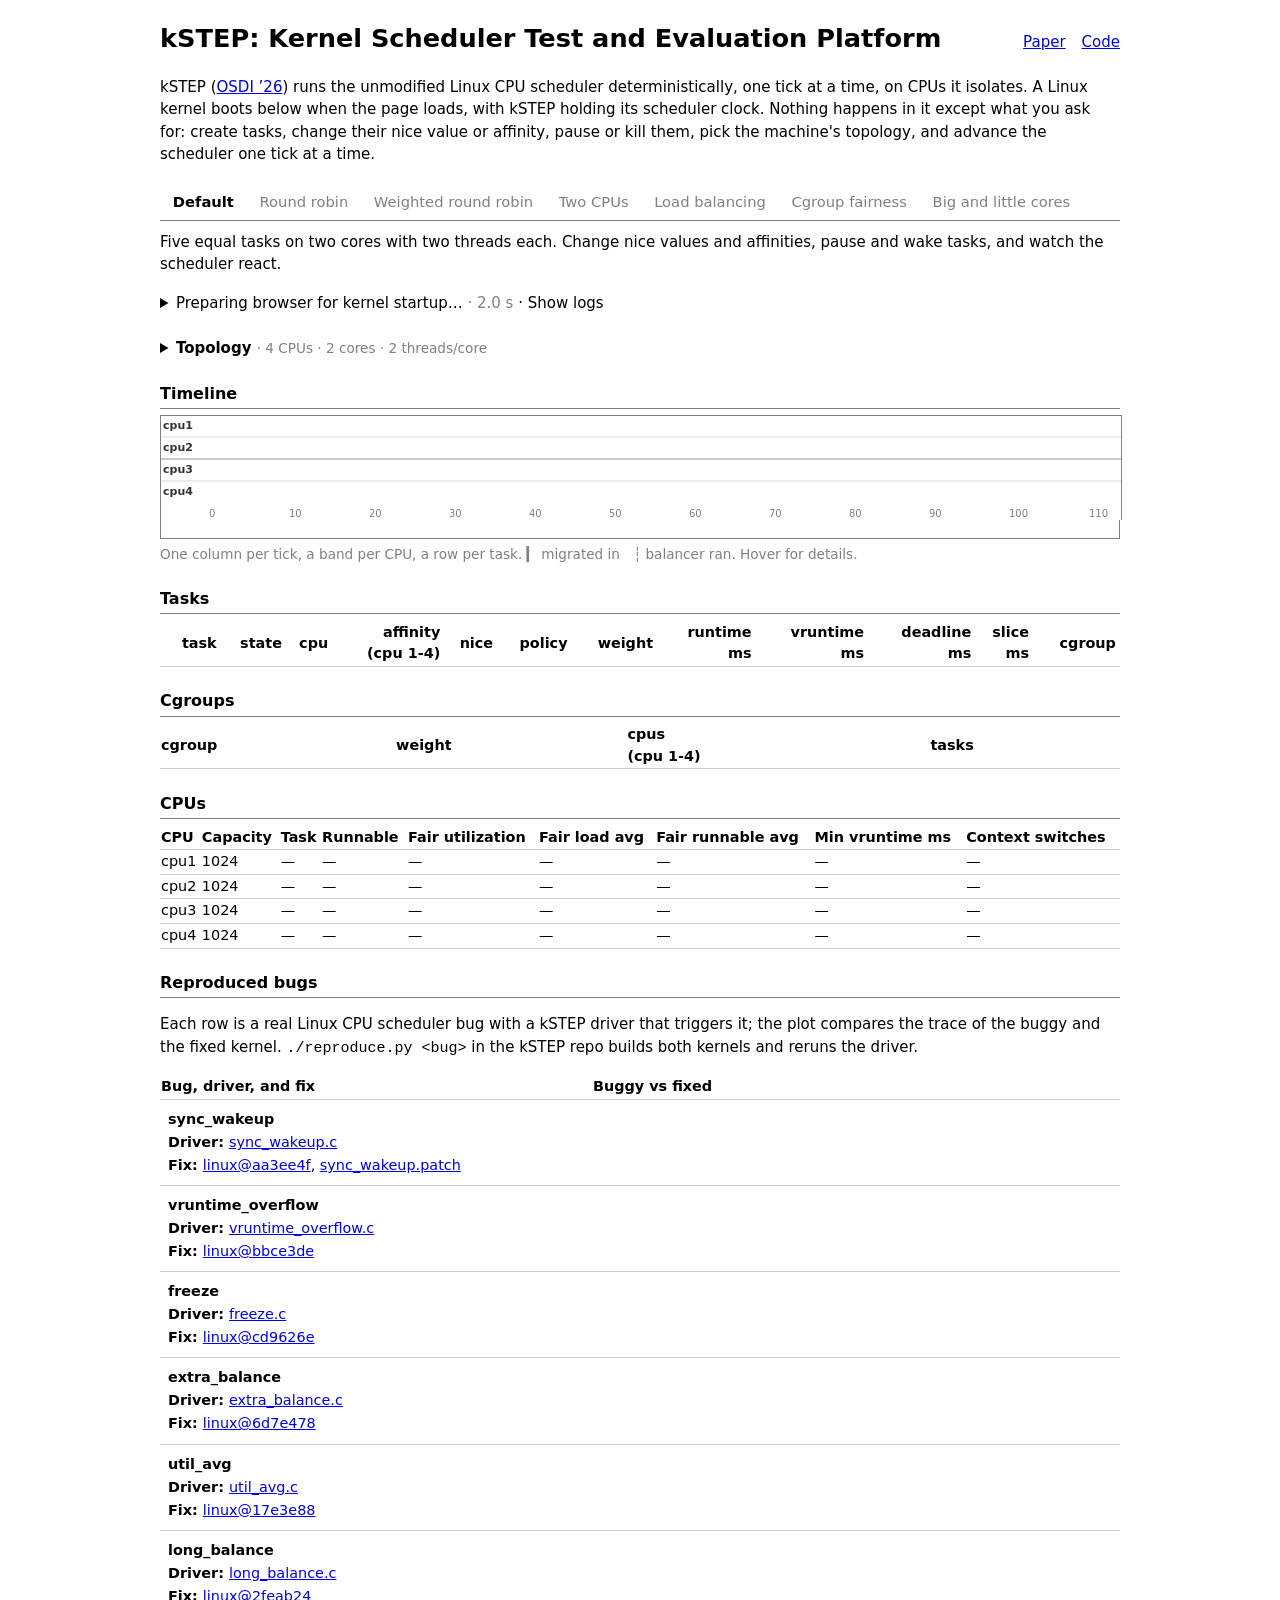
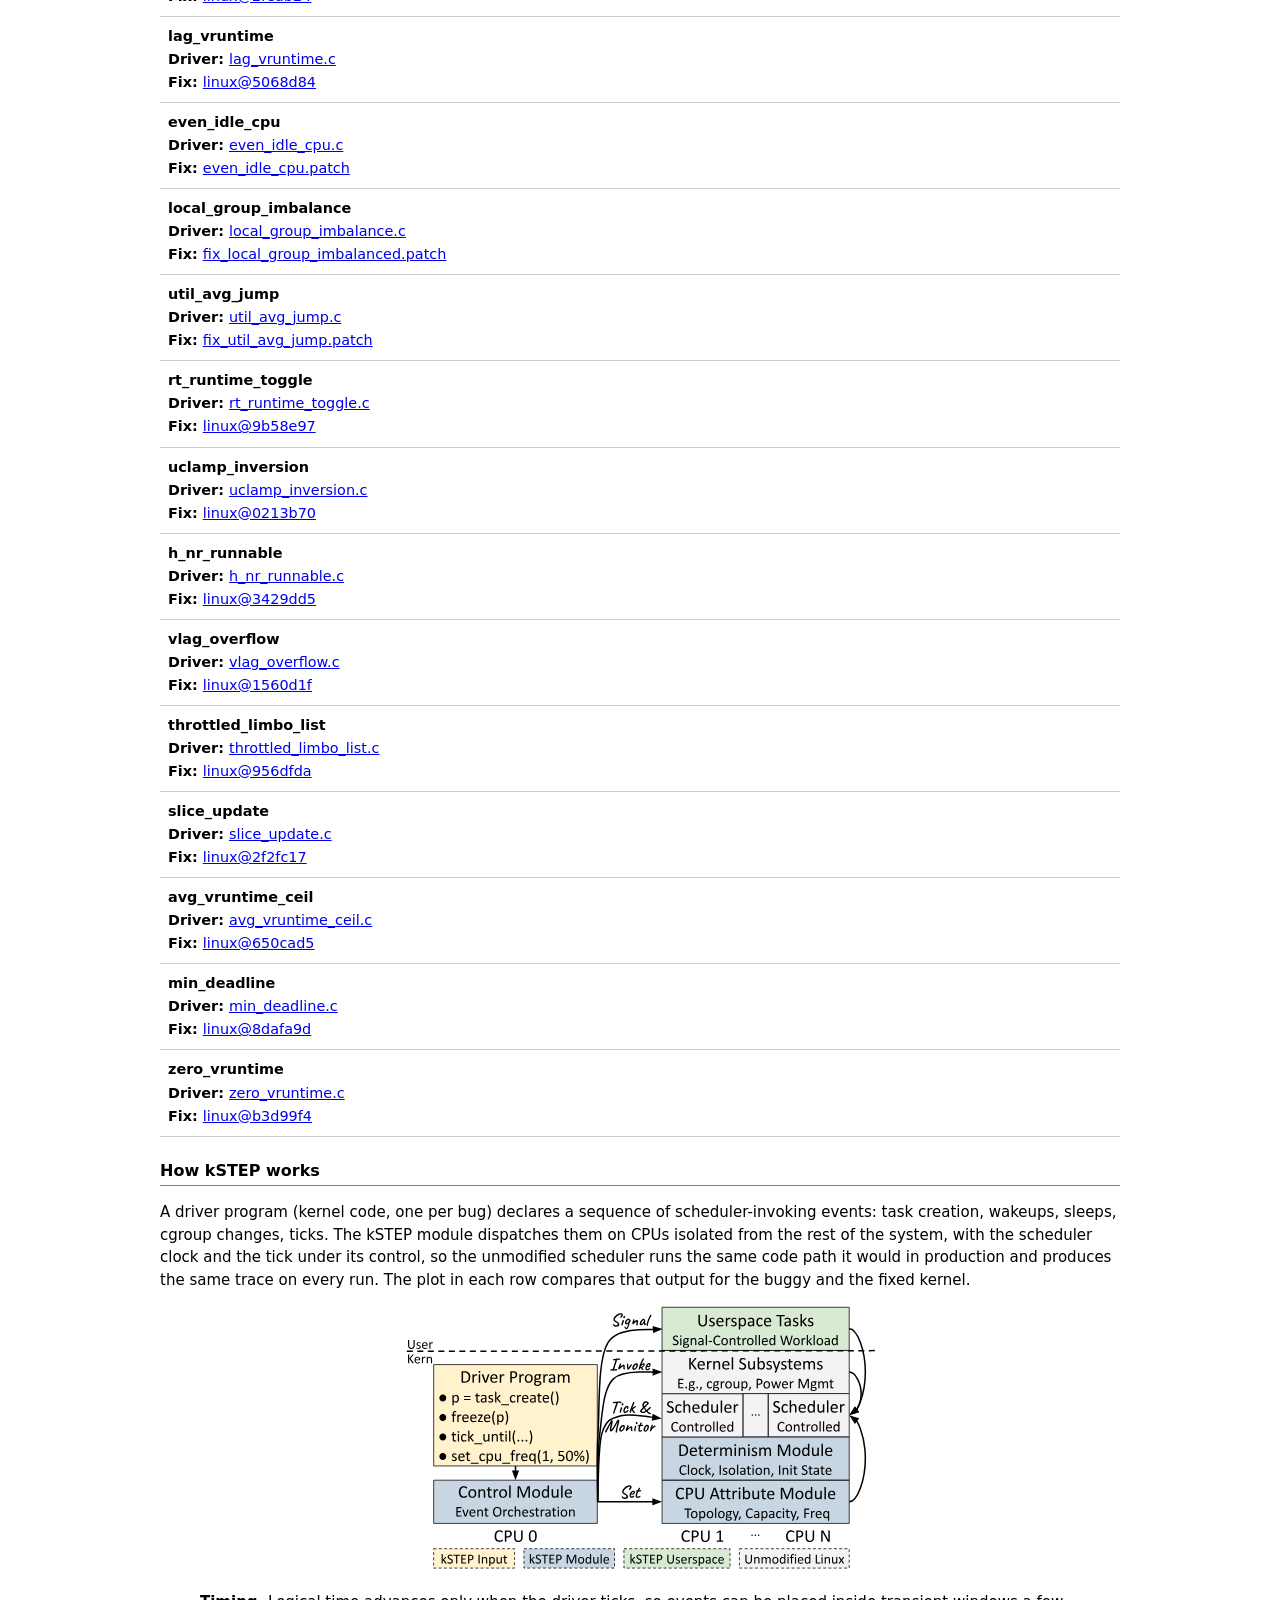
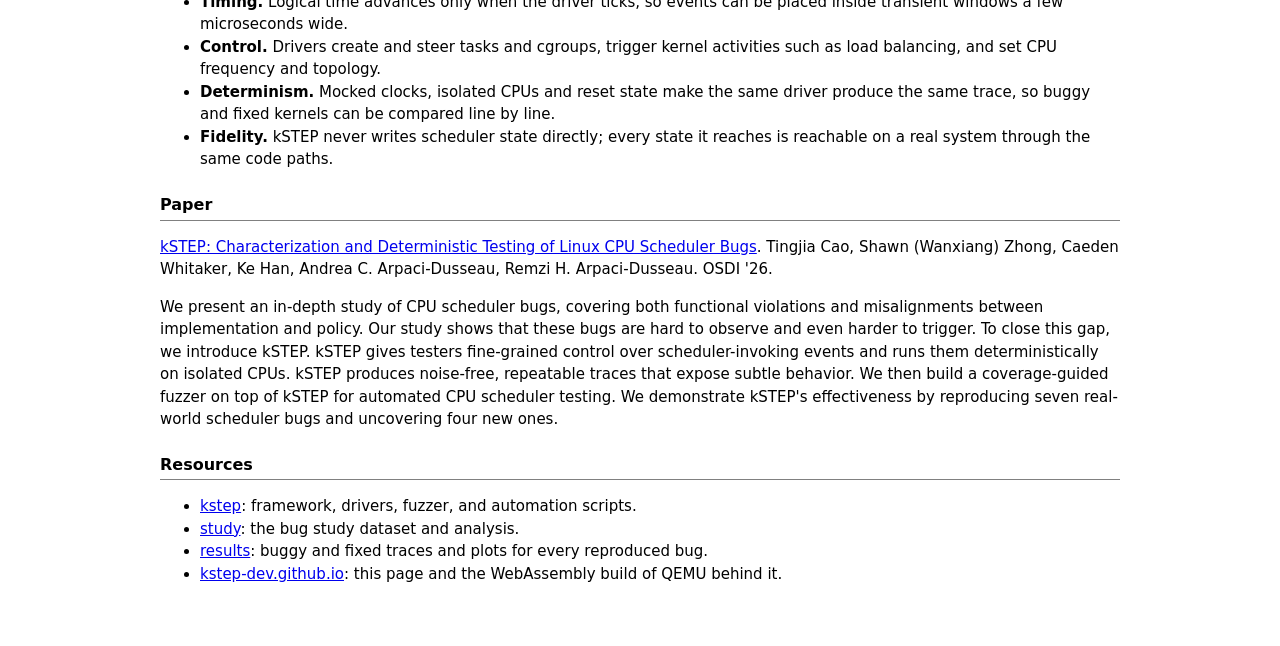
==== commit c81214b4: "Deploy 78fbb21-202609132128" ====
--- a/index.html
+++ b/index.html
@@ -400,7 +400,7 @@
   if (v === undefined || el.contains(document.activeElement) || el.dataset.pending) return;
   el.value = v;
 };
-// A CPU set as one checkbox per CPU 1..ncpus; `value` is the bitmask the state table reports, `list` the
+// A CPU set as one checkbox per CPU 1..ncpus; `value` is the bitmask the shared region reports, `list` the
 // cpulist the driver takes. The last ticked box stays ticked: an empty set is what the kernel rejects.
 function cpuMask(title, onChange) {
   const el = document.createElement('span'); el.title = title;
@@ -525,13 +525,18 @@
   if (log.childElementCount > LOG_MAX) log.firstElementChild.remove();
   log.scrollTop = log.scrollHeight;
 };
-// After every command the driver has rewritten the state table in guest memory (kmod/state.h);
-// vm.state() reads it. A task of ours no longer in the table has exited.
+// After every command the driver has rewritten the shared region (kmod/shm.h): vm.shm() reads the
+// state and the trace events since the last read. A task of ours no longer listed has exited.
 async function cmd(line) {
   if (line !== null) append('> ' + line);
   const reply = await vm.cmd(line);
   append(JSON.stringify(reply), reply.error ? 'err' : '');
-  const st = vm.state();
+  const st = vm.shm();
+  for (const e of st.events) {
+    append(JSON.stringify(e), 'event');
+    // the kernel's logical timestamp is the tick the event happened in (tick N -> column N-1)
+    (balances[Math.max(0, e.timestamp - 1)] ??= []).push({ cpu: e.dst_cpu, task: e.task, src: e.src_cpu, domain: e.name });
+  }
   cpuRecords = new Map(st.cpus.map(c => [c.cpu, c]));
   const live = new Set(st.tasks.map(s => s.task));
   for (const s of st.tasks) { const t = tasks.find(t => t.id === s.task); if (t) { t.stat = s; t.alive = true; renderTask(t); } }
@@ -650,14 +655,6 @@
         if (startup && line.trim()) { $('boot-preview').textContent = line; $('boot-preview').hidden = false; }
         if (line.includes('Kernel panic')) { setStatus('Kernel panic', true); $('speed').value = 0; schedule(); }
       },
-      onEvent: (o, line) => {   // trace events; command replies resolve cmd(), state comes from vm.state()
-        if (o.type === 'load_balance' || o.type === 'migrate') {
-          append(line, 'event');
-          // the kernel's logical timestamp is the tick the event happened in (tick N -> column N-1);
-          // arrival order is not reliable, the balancer's lines can trail the tick reply
-          (balances[Math.max(0, o.timestamp - 1)] ??= []).push({ cpu: o.dst_cpu, task: o.type === 'migrate' ? o.task : 0, src: o.src_cpu, domain: o.name });
-        }
-      },
     });
     await cmd(null);   // the driver's ready line
     setStatus('Preparing tasks…', false, true);
--- a/style.css
+++ b/style.css
@@ -16,7 +16,7 @@
 button.primary { background: AccentColor; color: AccentColorText; border-color: transparent; }
 button.primary:hover:not(:disabled) { filter: brightness(1.1); }
 table { border-collapse: collapse; width: 100%; font-size: .9rem; }
-th, td { padding: .2rem .5rem; border-bottom: 1px solid color-mix(in srgb, GrayText 40%, transparent); }
+th, td { border-bottom: 1px solid color-mix(in srgb, GrayText 40%, transparent); }
 th { font-weight: 600; }
 td button { padding: 0 .5rem; font-size: .8rem; }
 #status { color: GrayText; font-weight: normal; font-variant-numeric: tabular-nums; margin-left: .4rem; }
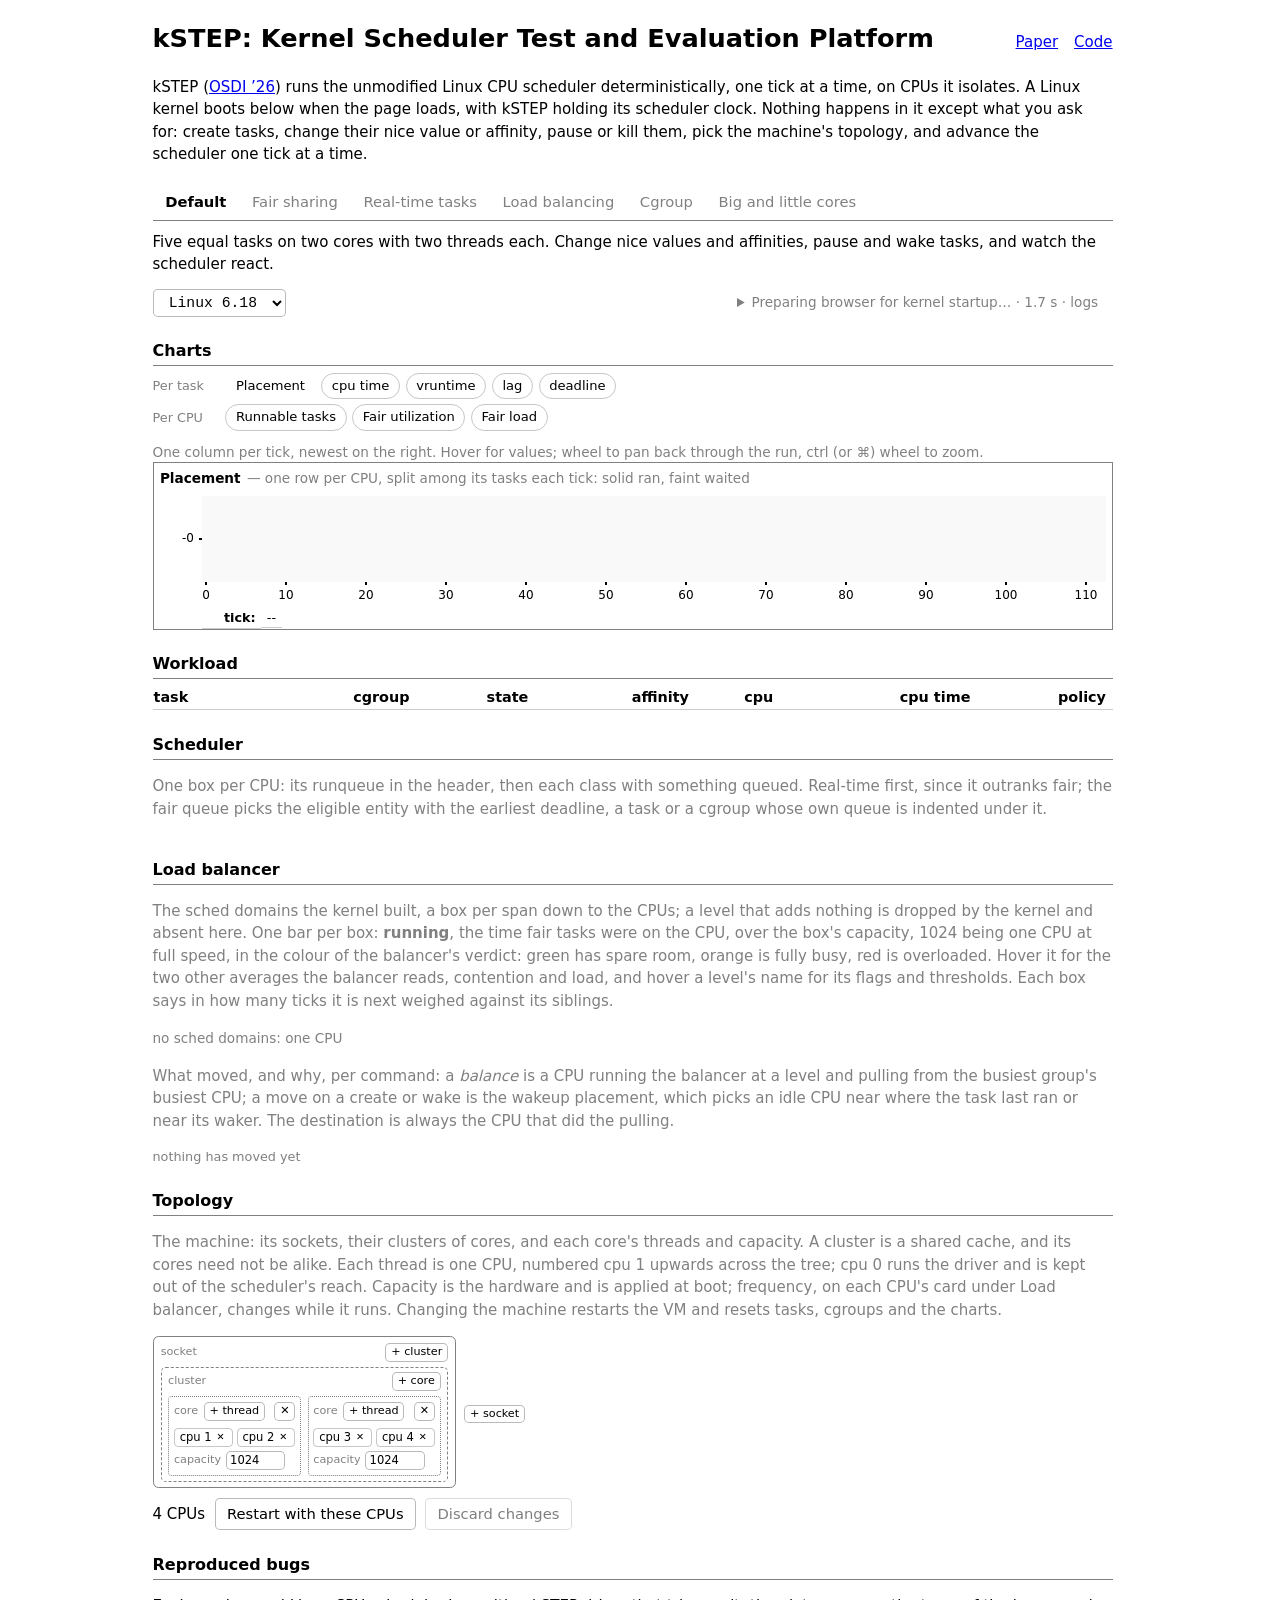
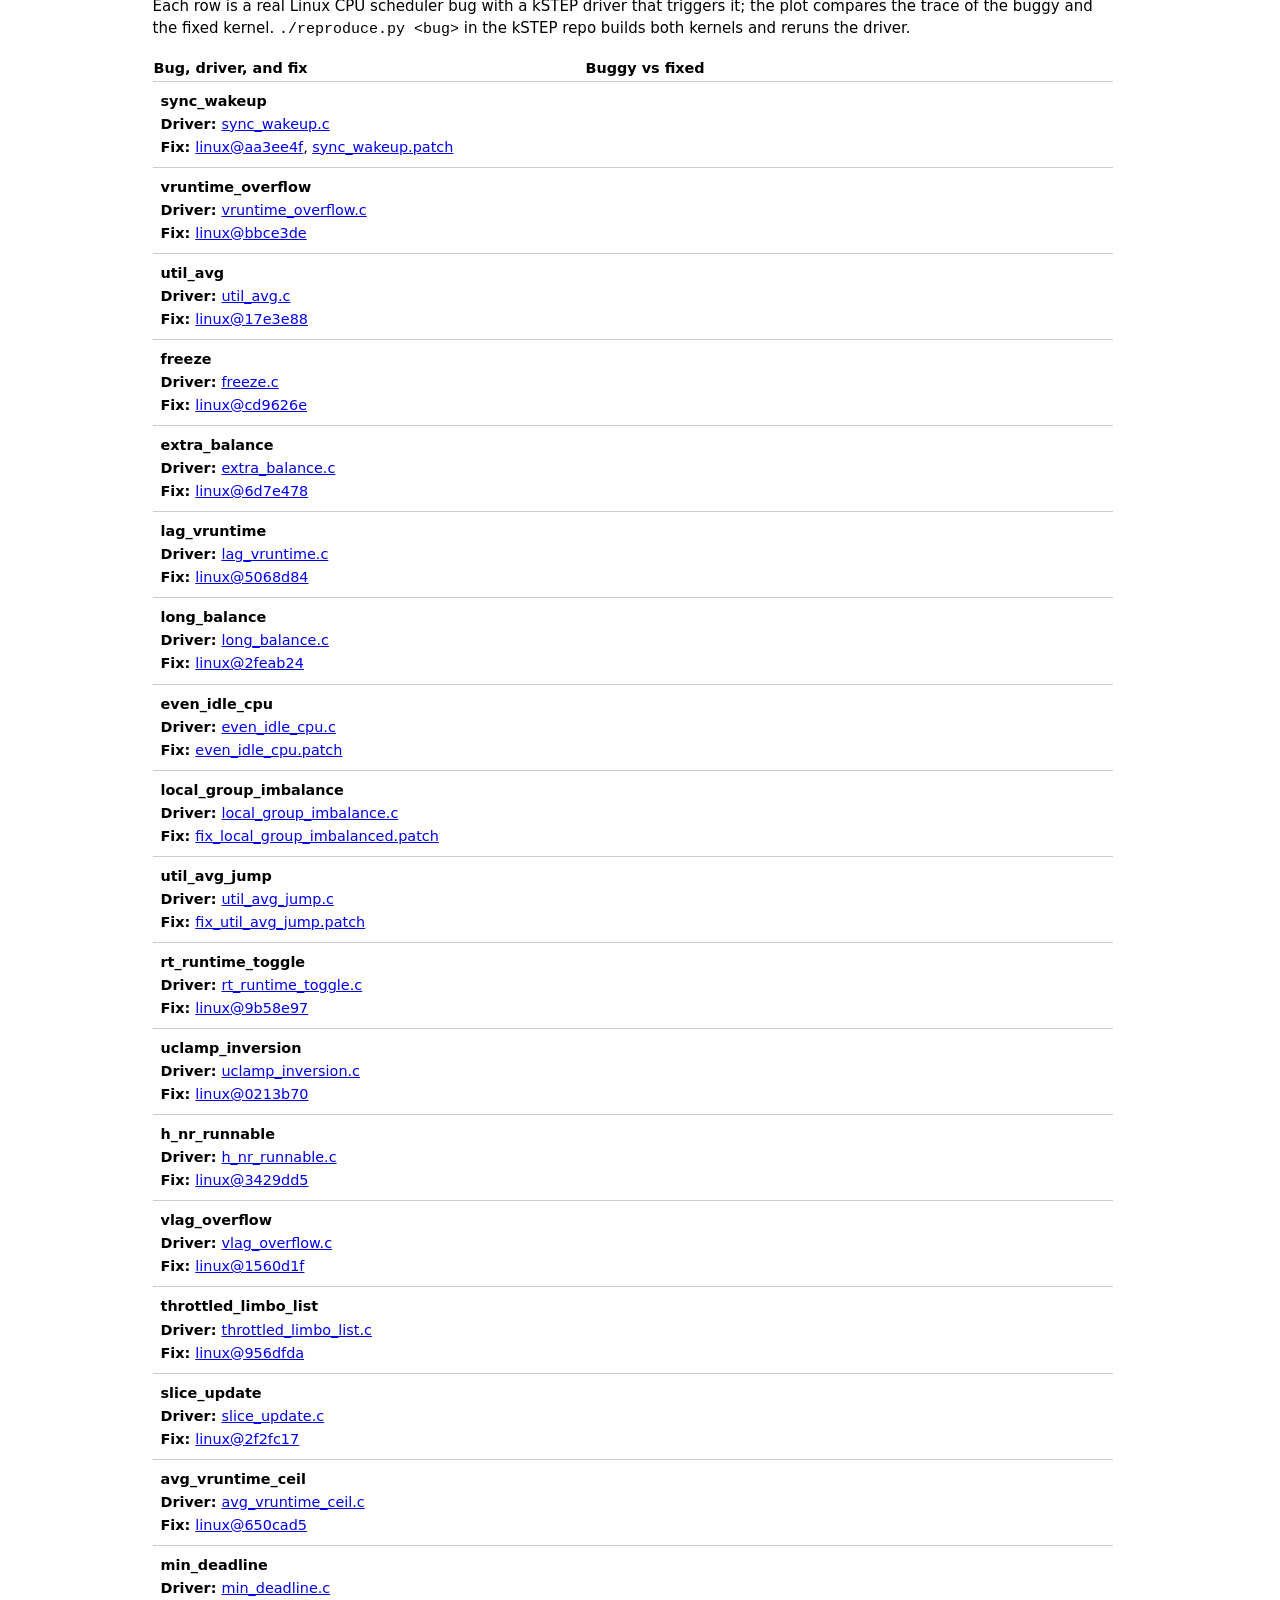
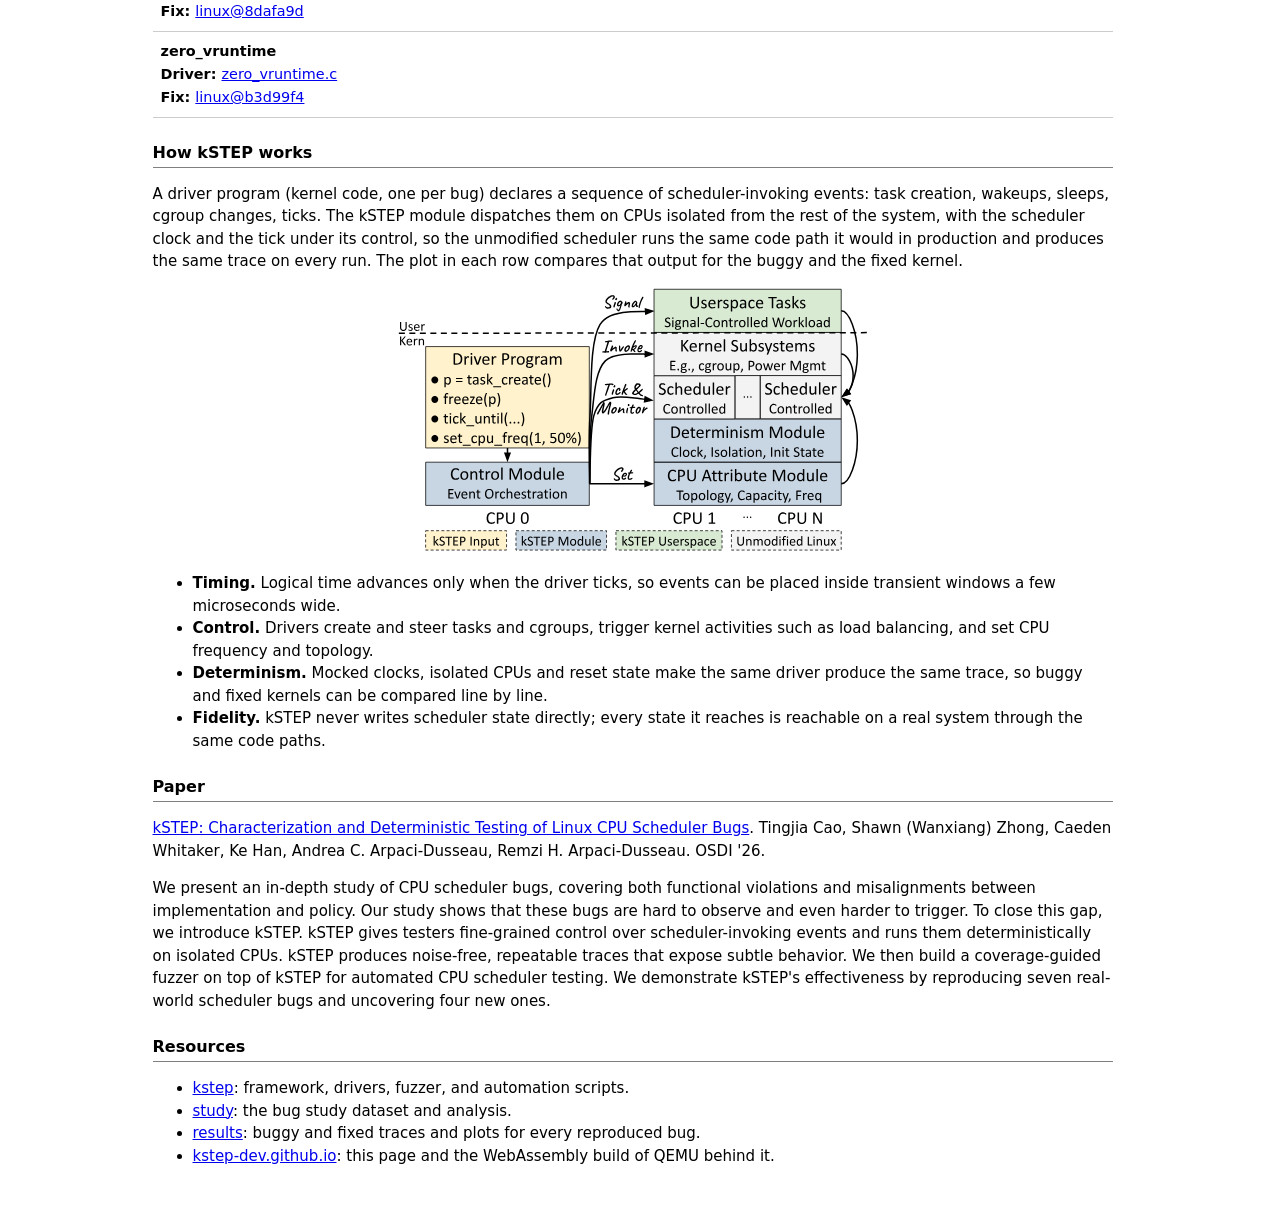
==== commit c1eae4bf: "Deploy 7e2b313-20260924212337" ====
--- a/index.html
+++ b/index.html
@@ -5,14 +5,52 @@
 <meta name="viewport" content="width=device-width, initial-scale=1">
 <title>kSTEP: Kernel Scheduler Test and Evaluation Platform</title>
 <link rel="stylesheet" href="style.css">
+<link rel="stylesheet" href="uPlot.min.css">
+<script src="uPlot.iife.min.js"></script>
 <style>
   td input { padding: 0 .2rem; font-size: .85rem; }
   td input.bad { border-color: crimson; color: crimson; }
   td select { padding: 0 .2rem; font-size: .85rem; }
   #tasks th, #tasks td { text-align: right; font-variant-numeric: tabular-nums; }
+  /* the button that adds a row lines up under the row actions, so every button in the table
+     is in one column; the foot goes with it while the VM is booting and the button is hidden */
+  #tasks tfoot td { text-align: right; }
   #tasks th:first-child, #tasks td:first-child { text-align: left; }
+  #tasks input.inert { color: GrayText; }   /* a parameter the task's class does not read */
+  /* queues: one table per CPU, the root queue's rows first and a cgroup's queue indented under
+     its entity's row, since that queue hangs off that entity. Rows are the entities the queue
+     picks between, tasks and group entities alike, in the kernel's order */
+  /* one box per CPU, all the same width, and a row's boxes the same height: a task moving
+     between CPUs or classes changes what is inside a box, not the boxes */
+  #queues { display: grid; grid-template-columns: repeat(auto-fit, minmax(24rem, 1fr)); gap: .6rem; margin: .3rem 0 .6rem; }
+  .rq { border: 1px solid GrayText; border-radius: .35rem; padding: .35rem .45rem; min-width: 0; overflow-x: auto; }
+  .rq > header { display: flex; gap: .6rem; align-items: baseline; font-size: .85rem; color: GrayText; }
+  .rq > header > .cpu { color: CanvasText; font-weight: 600; }
+  .rq > header > .note { margin-left: auto; }   /* the runqueue's number at the right, as a class's are */
+  .rq > header b { color: CanvasText; font-weight: 600; }
+  .rq > header .task-chip { vertical-align: middle; }
+  /* a class's block inside a CPU's box: its own line, then its table */
+  .rq .class { margin-top: .5rem; }   /* the class's name marks where its block starts */
+  /* the class's line: its name in front, the class's numbers pushed to the right */
+  .rq .class > header { display: flex; gap: .6rem; align-items: baseline; font-size: .85rem; color: GrayText; }
+  .rq .class > header .name { color: CanvasText; font-weight: 600; }
+  .rq .class > header .name small { color: GrayText; font-weight: normal; margin-left: .3rem; }
+  .rq .class > header .note:first-of-type { margin-left: auto; }
+  .rq .class.throttled > header .name { color: GrayText; text-decoration: line-through; }   /* the real-time class is off the CPU until the period ends */
+  .rq.idle { border-style: dashed; }
+  .rq table { font-size: .85rem; border-collapse: collapse; margin-top: .2rem; }
+  .rq th, .rq td { text-align: right; font-variant-numeric: tabular-nums; padding: 0 .3rem; }
+  .rq th:first-child, .rq td:first-child { text-align: left; padding-left: 0; }
+  .rq th { color: GrayText; font-weight: normal; }
+  .rq tr.ineligible td { color: GrayText; }
+  /* the marker for the task that ran: its space is reserved on every row, so the column does not
+     widen on whichever row has it this tick */
+  .rq td:first-child::after { content: '\25B6'; display: inline-block; width: .7rem; text-align: right; font-size: .55rem; visibility: hidden; }
+  .rq tr.running td:first-child::after { visibility: visible; }
+  .rq tr.next td:first-child::after { content: '\25B7'; visibility: visible; }   /* what pick_eevdf would take next */
+  .rq .path { font-family: ui-monospace, SFMono-Regular, Menlo, monospace; }
+  .rq .note { font-variant-numeric: tabular-nums; }
   #cpu-hint { margin: 0; }
-  #groups th, #groups td { text-align: left; }
   /* scenario tabs: the page's navigation; everything below is the selected scenario */
   #scenarios { display: flex; flex-wrap: wrap; gap: 0; margin: 1.2rem 0 0; border-bottom: 1px solid GrayText; }
   #scenarios button { border: 0; border-bottom: 3px solid transparent; border-radius: 0; background: none; padding: .35rem .8rem; margin-bottom: -1px; color: GrayText; }
@@ -22,44 +60,151 @@
   #legend { margin: .3rem 0 0; font-size: .85rem; }
   #cpu-hint:empty { display: none; }
   #cpu-hint.bad { color: crimson; }
-  #machine { display: flex; gap: .6rem; flex-wrap: wrap; margin: .4rem 0; }
-  .socket { border: 1px solid GrayText; border-radius: .35rem; padding: .35rem .45rem; }
-  .socket > header { font-size: .8rem; color: GrayText; margin-bottom: .3rem; }
-  .clusters { display: flex; flex-wrap: wrap; gap: .5rem; }
-  .cluster { border: 1px dashed GrayText; border-radius: .3rem; padding: .3rem .4rem; }
-  .cluster header { display: flex; gap: .5rem; align-items: center; justify-content: space-between; font-size: .8rem; color: GrayText; margin-bottom: .3rem; }
-  .cores { display: flex; flex-wrap: wrap; gap: .35rem; }
-  .core { border: 1px dotted GrayText; border-radius: .2rem; padding: 2px 3px; }
-  .core header { display: flex; gap: .3rem; align-items: center; justify-content: space-between; font-size: .7rem; color: GrayText; margin-bottom: 2px; }
-  .core select { padding: 0 .1rem; font-size: .7rem; }
-  .threads { display: flex; gap: 2px; }
-  .core span { display: inline-block; padding: .1rem .35rem; font-size: .75rem; font-variant-numeric: tabular-nums; background: color-mix(in srgb, GrayText 15%, transparent); border-radius: .15rem; }
-  #clock { display: flex; gap: .5rem; align-items: center; }
-  #timeline { display: block; width: 100%; border: 1px solid GrayText; border-bottom: 0; }
-  #scroll { overflow-x: auto; overflow-y: hidden; height: 18px; border: 1px solid GrayText; border-top: 0; }
-  #spacer { height: 1px; }
+  /* the control bar: the kernel to boot, then the clock, one row under the scenario's text */
+  #controls { display: flex; flex-wrap: wrap; align-items: center; gap: .9rem; margin: .8rem 0 0; }
+  #controls #kernel { font-family: ui-monospace, SFMono-Regular, Menlo, monospace; }
+  /* the kernel is one choice, the clock another: a rule between them, the row's height like .sep's */
+  #controls #clock { align-self: stretch; padding-left: .9rem; border-left: 1px solid color-mix(in srgb, GrayText 60%, transparent); }
+  /* the two buttons are one group -- what you press; the rate box is a setting, behind a rule */
+  #clock { display: inline-flex; gap: .35rem; align-items: center; font-size: 1rem; font-weight: normal; }
+  #clock label { font-size: .85rem; }
+  #play { width: 4.6rem; padding-left: 0; padding-right: 0; }   /* one width for both of its words, so the row does not shift as it toggles */
+  /* align-self: stretch so the rule is the row's height, not the small text's */
+  #clock .sep { align-self: stretch; margin-left: .55rem; padding-left: .9rem; display: flex; align-items: center; gap: .3rem;
+                border-left: 1px solid color-mix(in srgb, GrayText 60%, transparent); }
+  #clock .sep input { min-width: 0; }   /* the browser's default number-box width; min-width 0 lets it shrink in the flex row */
+  #figure-picks { margin: 0 0 .7rem; display: flex; flex-direction: column; gap: .3rem; }
+  .pick-row { display: flex; align-items: center; gap: .35rem; flex-wrap: wrap; }
+  .pick-row > .pick-label { color: GrayText; font-size: .8rem; width: 4.2rem; flex: none; }
+  .chip { display: inline-flex; align-items: center; padding: .15rem .6rem; font-size: .82rem; line-height: 1.5;
+          border: 1px solid color-mix(in srgb, GrayText 45%, transparent); border-radius: 1rem;
+          cursor: pointer; user-select: none; white-space: nowrap; }
+  .chip:hover { background: color-mix(in srgb, GrayText 14%, Canvas); }
+  .chip.on { background: AccentColor; color: AccentColorText; border-color: transparent; }
+  .chip input { position: absolute; opacity: 0; width: 0; height: 0; }   /* the checkbox is still the control */
+  .chip:focus-within { outline: 2px solid Highlight; outline-offset: 2px; }
+  @media (max-width: 560px) { .pick-row > .pick-label { width: 100%; } }
+  .chart { border: 1px solid GrayText; margin-bottom: .5rem; }
+  .chart-head { display: flex; align-items: baseline; gap: .4rem; flex-wrap: wrap; padding: .3rem .4rem 0; font-size: .85rem; color: GrayText; }
+  .chart-head b { color: CanvasText; font-weight: 600; }
+  /* the workload is one table: a cgroup's row, then its tasks and child cgroups one step in */
+  #tasks tr.group td { background: color-mix(in srgb, GrayText 10%, Canvas); color: GrayText; font-size: .85rem; }
+  #tasks tr.group .path { font-weight: 600; color: CanvasText; font-family: ui-monospace, SFMono-Regular, Menlo, monospace; }
+  #tasks tr.group input[type=number] { width: 3.4rem; }
+  /* the parameter, named by its class; one width for "nice" and "priority", so the row holds still when the policy changes */
+  #tasks td label { display: inline-flex; align-items: center; gap: .3rem; white-space: nowrap; min-width: 6.8rem; }
+  #tasks tr.group .f-label { font-size: .75rem; }
+  #tasks tr.group button { padding: 0 .35rem; font-size: .7rem; line-height: 1.5; }
+  #tasks tr.group td:last-child > span { display: inline-flex; }
+  #tasks td:first-child { padding-left: calc(.2rem + var(--depth, 0) * 1.2rem); }
+  .task-chip { display: inline-flex; align-items: center; justify-content: center; min-width: 1.4rem;
+    padding: 0 .3rem; border-radius: .25rem; font-size: .75rem; color: #fff; font-variant-numeric: tabular-nums;
+    user-select: none; }
+  #tasks td select.cgroup { font-family: ui-monospace, SFMono-Regular, Menlo, monospace; font-size: .8rem; }
+  .chart-head .note { flex: 1 1 12rem; min-width: 0; }
+  /* uPlot follows the page's system colours instead of its own light-mode defaults */
+  .uplot .u-axis, .u-legend { color: CanvasText; }
+  .u-legend { font-size: .8rem; padding: .2rem 0 0 48px; text-align: left; }
+  .u-legend .u-series > * { padding: 0 .35rem; }
+  .u-legend .u-marker { border-radius: 2px; }
+  .u-legend tr.u-off > * { opacity: .35; }   /* a series hidden by clicking its legend entry */
+  .u-cursor-x, .u-cursor-y { border-color: color-mix(in srgb, GrayText 60%, transparent); }
   #bugs th { text-align: left; }
   #bugs td { vertical-align: middle; padding: .5rem; }
   #bugs td:last-child { width: 55%; text-align: center; }
   #bugs img { max-height: 14rem; max-width: 100%; }
   #bugs td div { line-height: 1.6; }
-  #cpu-stats { white-space: nowrap; }
-  #cpu-stats th { text-align: left; }
-  #cpu-stats td { font-variant-numeric: tabular-nums; }
-  #cpu-editor { margin-top: 1.4rem; }
-  #cpu-editor summary { cursor: pointer; font-weight: 600; }
-  #running-cpus, #cpu-draft { font-size: .85rem; font-weight: normal; }
-  #cpu-presets, #cpu-dimensions, #cpu-actions { display: flex; flex-wrap: wrap; gap: .6rem; margin: .6rem 0; align-items: center; }
-  #cpu-dimensions label { display: flex; flex-direction: column; gap: .2rem; font-size: .85rem; }
-  #cpu-dimensions input { width: 4rem; }
-  #kernel-logs { margin-top: 1rem; }
+  /* the domain tree: a box per span, its groups inside it, CPU cards at the leaves */
+  #balancer { margin: .3rem 0 .6rem; overflow-x: auto; }
+  #balancer:empty::before { content: 'no sched domains: one CPU'; color: GrayText; font-size: .85rem; }
+  .dom { border: 1px solid GrayText; border-radius: .35rem; padding: .35rem .45rem; min-width: 0; overflow: hidden; }
+  .dom > header { display: flex; flex-wrap: wrap; gap: .5rem; align-items: center; font-size: .8rem; color: GrayText; margin-bottom: .25rem; }
+  .dom > header > span:last-child { margin-left: auto; }   /* the task count at the right */
+  .dom > footer { display: flex; justify-content: flex-end; font-size: .8rem; color: GrayText; margin-top: .3rem; }
+  .dom > footer .stat { font-variant-numeric: tabular-nums; }
+  .dom > footer .stat b { color: CanvasText; font-weight: 600; }
+  .dom > footer:empty, .dom > footer .stat:empty { display: none; }
+  .dom > header .stat { color: GrayText; font-variant-numeric: tabular-nums; }
+  .dom > header .stat b { color: CanvasText; font-weight: 600; }
+  .dom > header .lvl { color: CanvasText; font-weight: 600; }
+  .dom > header .span { font-variant-numeric: tabular-nums; }
+  /* sibling boxes side by side while they fit, at least 22rem each and at most four across; wider ones stack */
+  .dom > .bar { margin: 0 0 .6rem; }   /* room between a box's bar and what it sums */
+  .dom > .kids { display: grid; grid-template-columns: repeat(auto-fit, minmax(max(22rem, calc(25% - .3rem)), 1fr)); gap: .4rem; }
+  /* a CPU's card: name, frequency and the balancer's word on one line, the bar across the card,
+     the readings under it; a group's cards sit side by side */
+  /* cards at least 11rem wide, and never more than four across: a card is at least a quarter of the row less the gaps */
+  .dom > .kids.cpus, #balancer.cpus { display: grid; grid-template-columns: repeat(auto-fit, minmax(max(11rem, calc(25% - .3rem)), 1fr)); gap: .4rem; }
+  .cpu-row { border: 1px dotted GrayText; border-radius: .3rem; padding: .3rem .45rem; display: flex; flex-direction: column; gap: .2rem; font-size: .8rem; line-height: 1.35; min-width: 0; }
+  .cpu-row .line { display: flex; flex-wrap: wrap; align-items: center; gap: 0 .7rem; white-space: nowrap; }
+  .cpu-row .line > .stat:last-child { margin-left: auto; }   /* the task count, and the countdown below it, at the right as in a box */
+  .cpu-row > .bar { flex: none; line-height: 1; }
+  .cpu-row .freq input { padding: 0 .2rem; font-size: .8rem; }
+  .cpu-row .cpu { font-weight: 600; }
+  .cpu-row .freq { display: inline-flex; align-items: center; gap: .3rem; color: GrayText; }
+  .cpu-row .freq input { width: 3.2rem; }
+  .cpu-row .stat { color: GrayText; font-variant-numeric: tabular-nums; }
+  .cpu-row .stat b { color: CanvasText; font-weight: 600; }
+  .cpu-row .hot:empty { display: none; }
+  /* one bar per box: the fill is running in the class's colour, the number inside at the right */
+  .bar { display: block; min-width: 0; }
+  .bar .track { position: relative; display: block; height: .85rem; border: 1px solid color-mix(in srgb, GrayText 55%, transparent); border-radius: .2rem; overflow: hidden; background: Canvas; }
+  .bar .fill { position: absolute; inset: 0 auto 0 0; background: color-mix(in srgb, AccentColor 60%, Canvas); }
+  .bar[data-cls="has spare"] .fill { background: color-mix(in srgb, seagreen 65%, Canvas); }
+  .bar[data-cls="fully busy"] .fill { background: color-mix(in srgb, darkorange 70%, Canvas); }
+  .bar[data-cls="overloaded"] .fill { background: color-mix(in srgb, crimson 80%, Canvas); }
+  .bar .num { position: absolute; inset: 0 .35rem 0 auto; display: flex; align-items: center; font-size: .62rem; line-height: 1; color: CanvasText; font-variant-numeric: tabular-nums; white-space: nowrap; }
+  .hot { color: crimson; font-weight: 600; }
+  .cpu-row.pulled { border-style: solid; border-color: color-mix(in srgb, AccentColor 70%, GrayText); }
+  /* the recent balances and moves, newest first */
+  #balance-log { margin: .3rem 0 .6rem; padding-left: 3.4rem; font-size: .8rem; color: GrayText; font-variant-numeric: tabular-nums; }
+  #balance-log li { margin: .1rem 0; }
+  #balance-log li::marker { content: 'tick ' attr(value) '  '; }
+  #balance-log .task-chip { vertical-align: middle; }
+  #balance-log:empty::before { content: 'nothing has moved yet'; margin-left: -3.4rem; }
+  #cpus h3 { margin: 1.2rem 0 .4rem; font-size: .95rem; }
+  #cpu-draft { font-size: .85rem; font-weight: normal; }
+  #cpu-actions { display: flex; flex-wrap: wrap; gap: .6rem; margin: .6rem 0; align-items: center; }
+  #cpu-layout input { width: 3rem; }
+  /* the machine drawing, which is also the form: every box is the thing it draws */
+  #cpu-layout { width: auto; margin: .5rem 0; font-size: .85rem; display: flex; flex-wrap: wrap; gap: .5rem; align-items: flex-start; }
+  #cpu-layout .socket { border: 1px solid GrayText; border-radius: .35rem; padding: .35rem .45rem; }
+  #cpu-layout .cluster { border: 1px dashed GrayText; border-radius: .3rem; padding: .3rem .4rem; }
+  #cpu-layout header { font-size: .7rem; color: GrayText; margin-bottom: .3rem; display: flex; align-items: center; gap: .25rem; }
+  #cpu-layout .core > header { margin-bottom: .2rem; }
+  #cpu-layout .clusters, #cpu-layout .cores { display: flex; flex-wrap: wrap; gap: .4rem; align-items: flex-start; }
+  #cpu-layout .core { border: 1px dotted GrayText; border-radius: .25rem; padding: .3rem; display: flex; flex-direction: column; gap: .25rem; align-items: stretch; }
+  #cpu-layout .core > button.act { align-self: flex-start; }
+  #cpu-layout .corecpus { display: inline-flex; flex-wrap: wrap; gap: .25rem; align-items: center; }
+  #cpu-layout .thread { display: inline-flex; align-items: center; gap: .15rem; font-size: .72rem; font-variant-numeric: tabular-nums;
+    border: 1px solid color-mix(in srgb, GrayText 45%, transparent); border-radius: .25rem; padding: 0 .3rem; }
+  #cpu-layout .thread button.act { padding: 0 .15rem; font-size: .6rem; border: 0; background: none; }
+  #cpu-layout .cpuline { display: flex; flex-direction: column; align-items: flex-start; gap: .25rem; }   /* the threads, then the capacity on its own line */
+  #cpu-layout .caprow { display: inline-flex; align-items: center; gap: .3rem; font-size: .7rem; color: GrayText; }
+  #cpu-layout .capnum { width: 3.2rem; font-size: .72rem; padding: 0 .2rem; font-variant-numeric: tabular-nums; }
+  #cpu-layout .capnum.bad { border-color: crimson; color: crimson; }
+  /* every box action looks the same, whatever it says; adding sits by the name, so clicking it
+     twice lands twice, and only the destructive one is pushed to the right edge */
+  #cpu-layout header .name { white-space: nowrap; margin-right: .1rem; }
+  #cpu-layout header button.rm { margin-left: auto; }
+  #cpu-layout button.act { padding: 0 .3rem; font-size: .7rem; line-height: 1.5; white-space: nowrap;
+    font-variant-numeric: tabular-nums; align-self: center; }
+  #cpu-layout > button.act { margin-top: .2rem; }
+  /* the page keeps its scrollbar's width whether or not the content needs one, so a right-aligned
+     line does not jump when opening the logs makes the page taller */
+  html { scrollbar-gutter: stable; }
+  /* the machine's status ends the control row and stays there when the logs open: the details box
+     lays out as its children, so the summary is an item of the row and the panes take a row of their own */
+  #kernel-logs { display: contents; }
+  #kernel-logs summary { margin-left: auto; }
+  #kernel-logs #panes { flex-basis: 100%; }
   #kernel-logs summary { cursor: pointer; }
   #kernel-logs #status { margin-left: 0; color: inherit; }
   #kernel-logs #status.bad { color: crimson; font-weight: 600; }
-  #kernel-logs .hide-logs, #kernel-logs[open] .show-logs { display: none; }
-  #kernel-logs[open] .hide-logs { display: inline; }
   #kernel-logs #panes { margin-top: .6rem; }
-  #boot-preview { display: block; overflow: hidden; text-overflow: ellipsis; white-space: nowrap; margin-top: .25rem; color: GrayText; font: 12px/1.5 ui-monospace, monospace; }
+  /* one gray line: the status, the boot's latest console line while it lasts, and the log toggle */
+  #kernel-logs summary { color: GrayText; font-size: .85rem; }
+  #boot-preview { display: inline-block; max-width: 22rem; vertical-align: bottom; overflow: hidden; text-overflow: ellipsis; white-space: nowrap; margin-left: .5rem; font: 12px/1.5 ui-monospace, monospace; }
   pre .err { color: crimson; }
   pre .event { opacity: .6; }
 </style>
@@ -71,57 +216,58 @@
 </header>
 <p>kSTEP (<a href="assets/paper-osdi26.pdf">OSDI ’26</a>) runs the unmodified Linux CPU scheduler deterministically, one tick at a time, on CPUs it isolates. A Linux kernel boots below when the page loads, with kSTEP holding its scheduler clock. Nothing happens in it except what you ask for: create tasks, change their nice value or affinity, pause or kill them, pick the machine's topology, and advance the scheduler one tick at a time.</p>
 
+<section id="playground" aria-label="playground">
 <nav id="scenarios" aria-label="scenarios"></nav>
 <p id="scenario-text"></p>
 
-<details id="kernel-logs">
-  <summary><span id="status" role="status">Loading kernel…</span><span id="boot-elapsed" class="hint" aria-hidden="true"></span> · <span class="show-logs">Show logs</span><span class="hide-logs">Hide logs</span><span id="boot-preview" hidden></span></summary>
-  <div id="panes">
-    <div class="pane"><h3>Kernel console</h3><pre id="console"></pre></div>
-    <div class="pane"><h3>kSTEP trace</h3><pre id="log"></pre></div>
-  </div>
-</details>
-
-<details id="cpu-editor"><summary>Topology <span id="running-cpus" class="hint"></span> <span id="cpu-draft" class="hint"></span></summary>
-<p>Choose a layout, then adjust its topology and core capacities. Restarting resets tasks, cgroups, and the timeline.</p>
-<div id="cpu-presets" role="group" aria-label="Topology presets"></div>
-<div id="cpu-dimensions">
-  <label>Sockets <input id="sockets" type="number" min="1" max="8" value="1"></label>
-  <label>Clusters per socket <input id="clusters" type="number" min="1" max="8" value="1"></label>
-  <label>Cores per cluster <input id="cores" type="number" min="1" max="8" value="2"></label>
-  <label>Threads per core <input id="threads" type="number" min="1" max="4" value="2"></label>
+<div id="controls">
+  <label title="The Linux release the playground boots: every supported LTS kernel has an image. Changing it restarts with the same scenario."><select id="kernel"></select></label>
+  <span id="clock" hidden><button id="play" title="stop the clock">pause</button><button id="step" title="stop the clock and advance exactly one tick">step</button><button id="restart" title="restart the VM from this scenario's initial condition: the same machine and setup script, with fresh tasks, cgroups and charts (reloads the page)">restart</button>
+  <label class="sep"><input id="speed" type="number" min="1" max="1000" step="10" value="20" title="ticks per second while the clock runs"> ticks/s</label></span>
+  <details id="kernel-logs">
+    <summary><span id="status" role="status">Loading kernel…</span><span id="boot-elapsed" class="hint" aria-hidden="true"></span><span id="boot-preview" hidden></span> · logs</summary>
+    <div id="panes">
+      <div class="pane"><h3>Kernel console</h3><pre id="console"></pre></div>
+      <div class="pane"><h3>kSTEP trace</h3><pre id="log"></pre></div>
+    </div>
+  </details>
 </div>
-<p class="hint">Each thread is one CPU. Capacity is relative: 512 is half of a full-capacity core (1024). Threads on a core share its capacity setting.</p>
-<div id="machine"></div>
+
+
+<h2>Charts</h2>
+<div id="figure-picks"></div>
+<p class="hint" id="legend">One column per tick, newest on the right. Hover for values; wheel to pan back through the run, ctrl (or ⌘) wheel to zoom.</p>
+<div id="charts"></div>
+
+<h2>Workload</h2>
+<div class="table-scroll" role="region" aria-label="Tasks" tabindex="0">
+<table id="tasks"><thead><tr><th>task</th><th title="The cgroup the task is in. Pick another to move it there; a cgroup with child cgroups cannot take tasks (cgroup v2 keeps tasks and controlled children apart), so it is greyed out.">cgroup</th><th>state</th><th title="A task's allowed CPUs; a cgroup's cpuset.cpus">affinity</th><th>cpu</th><th title="sum_exec_runtime: CPU time this task has actually been given, in milliseconds of real time">cpu time</th><th title="How the task is scheduled, as sched_setattr takes it: the policy, grouped by the class that implements it, and the one parameter that class reads -- nice for the fair classes (normal, batch), a real-time priority for fifo and rr. SCHED_IDLE ignores nice as well, so it is greyed there. The weight the fair class derives from nice is under Scheduler, next to the siblings it is compared against.">policy</th><th></th></tr></thead><tbody></tbody></table>
+</div>
+
+
+<h2>Scheduler</h2>
+<p class="hint">One box per CPU: its runqueue in the header, then each class with something queued. Real-time first, since it outranks fair; the fair queue picks the eligible entity with the earliest deadline, a task or a cgroup whose own queue is indented under it.</p>
+<div id="queues"></div>
+
+<h2>Load balancer</h2>
+<p class="hint">The sched domains the kernel built, a box per span down to the CPUs; a level that adds nothing is dropped by the kernel and absent here. One bar per box: <b>running</b>, the time fair tasks were on the CPU, over the box&#x27;s capacity, 1024 being one CPU at full speed, in the colour of the balancer&#x27;s verdict: green has spare room, orange is fully busy, red is overloaded. Hover it for the two other averages the balancer reads, contention and load, and hover a level&#x27;s name for its flags and thresholds. Each box says in how many ticks it is next weighed against its siblings. <span id="domains-collapsed"></span></p>
+<div id="balancer"></div>
+<p class="hint">What moved, and why, per command: a <i>balance</i> is a CPU running the balancer at a level and pulling from the busiest group's busiest CPU; a move on a create or wake is the wakeup placement, which picks an idle CPU near where the task last ran or near its waker. The destination is always the CPU that did the pulling.</p>
+<ol id="balance-log" reversed></ol>
+
+
+<section id="cpus" aria-labelledby="cpus-title">
+<h2 id="cpus-title">Topology <span id="cpu-draft" class="hint"></span></h2>
+
+<section id="cpu-editor">
+<p class="hint">The machine: its sockets, their clusters of cores, and each core's threads and capacity. A cluster is a shared cache, and its cores need not be alike. Each thread is one CPU, numbered cpu 1 upwards across the tree; cpu 0 runs the driver and is kept out of the scheduler's reach. Capacity is the hardware and is applied at boot; frequency, on each CPU's card under Load balancer, changes while it runs. Changing the machine restarts the VM and resets tasks, cgroups and the charts.</p>
+<div id="cpu-layout"></div>
 <p id="cpu-hint" class="hint" role="status"></p>
 <div id="cpu-actions"><span id="ncpus-label"></span><button id="boot">Restart with these CPUs</button><button id="discard-cpus">Discard changes</button></div>
-</details>
-
-<h2>Timeline <span><span id="clock" hidden><label><input id="speed" type="number" min="0" max="1000" step="10" value="20" style="width:4.2rem" title="ticks per second; 0 stops the clock"> ticks/s</label>
-  <button id="step" title="stop the clock and advance exactly one tick">step</button></span></h2>
-<canvas id="timeline"></canvas>
-<div id="scroll"><div id="spacer"></div></div>
-<p class="hint" id="legend">One column per tick, a band per CPU, a row per task. <span title="a task's slice starts with a bar in the tick it migrated to this CPU (balancing or wakeup placement)">▎ migrated in</span> &nbsp; <span title="this CPU's load balancer looked for work in that tick (after should_we_balance)">┆ balancer ran</span>. Hover for details.</p>
-
-<h2>Tasks <span><button id="create" hidden>create task</button></span></h2>
-<div class="table-scroll" role="region" aria-label="Tasks" tabindex="0">
-<table id="tasks"><thead><tr><th></th><th>task</th><th>state</th><th>cpu</th><th id="aff-head">affinity</th><th>nice</th><th>policy</th><th>weight</th><th>runtime<br>ms</th><th>vruntime<br>ms</th><th>deadline<br>ms</th><th>slice<br>ms</th><th>cgroup</th><th></th></tr></thead><tbody></tbody></table>
-</div>
-
-<h2>Cgroups</h2>
-<div class="table-scroll" role="region" aria-label="Cgroups" tabindex="0">
-<table id="groups"><thead><tr><th>cgroup</th><th>weight</th><th id="cpus-head">cpus</th><th>tasks</th><th></th></tr></thead><tbody></tbody></table>
-</div>
-
-<section id="cpus" aria-labelledby="cpus-title">
-<h2 id="cpus-title">CPUs</h2>
-<div class="table-scroll" role="region" aria-label="CPU statistics" tabindex="0">
-<table id="cpu-stats"><thead><tr><th>CPU</th><th>Capacity</th><th>Task</th><th title="Runqueue nr_running, including the running task; delayed dequeue can affect this count">Runnable</th><th title="Fair-class PELT utilization, on a scale where 1024 is a full CPU. Excludes real-time and deadline classes.">Fair utilization</th><th title="Fair-class weighted demand (PELT), not a task count">Fair load avg</th><th title="Fair-class PELT runnable demand; 1024 per fully runnable task">Fair runnable avg</th><th title="Root fair queue virtual clock; unavailable on kernels that removed this counter">Min vruntime ms</th><th title="Kernel cumulative context-switch counter">Context switches</th></tr></thead><tbody></tbody></table>
-</div>
 
 </section>
-
-
+</section>
+</section>
 
 <h2>Reproduced bugs</h2>
 <p>Each row is a real Linux CPU scheduler bug with a kSTEP driver that triggers it; the plot compares the trace of the buggy and the fixed kernel. <code>./reproduce.py &lt;bug&gt;</code> in the kSTEP repo builds both kernels and reruns the driver.</p>
@@ -165,520 +311,20 @@
 
 <script src="coi-serviceworker.min.js"></script>
 <script type="module">
-const $ = (id) => document.getElementById(id);
-const status = $('status'), log = $('log'), con = $('console'), canvas = $('timeline');
-const bootStarted = performance.now();
-let startup = true, statusTimer = 0;
-const updateElapsed = () => { $('boot-elapsed').textContent = ` · ${((performance.now() - bootStarted) / 1000).toFixed(1)} s`; };
-const setStatus = (s, bad = false, busy = false) => {
-  status.textContent = s; status.className = bad ? 'bad' : '';
-  startup = busy;
-  clearInterval(statusTimer);
-  if (busy) { updateElapsed(); statusTimer = setInterval(updateElapsed, 100); }
-  else { $('boot-elapsed').textContent = ''; $('boot-preview').hidden = true; }
-  if (bad) $('kernel-logs').open = true;
-};
-setStatus('Loading kernel…', false, true);
-
-let V = '', bugs = [];
+// data.json carries the version stamp that busts viz.mjs's cache, so it is fetched first
+// and handed straight to init(). Everything else lives in that module.
+let data = { version: '', bugs: [] };
 try {
   const response = await fetch('data.json', { cache: 'no-store' });
   if (!response.ok) throw new Error(`HTTP ${response.status}`);
-  ({ version: V, bugs } = await response.json());
+  data = await response.json();
+} catch (e) {
+  const el = document.getElementById('status');
+  el.textContent = 'data.json failed: ' + e.message; el.className = 'bad';
+  document.getElementById('kernel-logs').open = true;
 }
-catch (e) { setStatus('data.json failed: ' + e.message, true); }
-
-// ---- reproduced bugs: a static catalog ----
-{
-  const link = (text, href) => { const a = document.createElement('a'); a.textContent = text; a.href = href; return a; };
-  const tbody = $('bugs').querySelector('tbody');
-  // Two columns, like the table in the kSTEP README: everything about the bug on the left, the plot on the right.
-  const line = (label, ...nodes) => { const div = document.createElement('div'); if (label) { const b = document.createElement('b'); b.textContent = label + ': '; div.append(b); } div.append(...nodes); return div; };
-  for (const b of bugs) {
-    const tr = tbody.insertRow();
-    const info = tr.insertCell();
-    const title = document.createElement('b'); title.textContent = b.name; info.append(line('', title));
-    if (b.driver_url) info.append(line('Driver', link(b.name + '.c', b.driver_url)));
-    if (b.fixes.length) info.append(line('Fix', ...b.fixes.flatMap((x, i) => i ? [', ', link(x.label, x.url)] : [link(x.label, x.url)])));
-    const pl = tr.insertCell(); if (b.plot) { const img = document.createElement('img'); img.src = b.plot; img.alt = `${b.name}: buggy vs fixed`; img.loading = 'lazy'; img.onerror = () => img.remove(); pl.append(img); }
-  }
-}
-const { runKstep } = await import(`./kstep.mjs?v=${V}`);
-
-// ---- session state ----
-const tasks = [];            // [{id, stat, alive}] in creation order; the driver names tasks 1, 2, .. by creation
-const timeline = [];         // per tick: [task on CPU 1, task on CPU 2, ...] (0 = idle)
-const balances = [];         // per tick: trace events [{cpu: dst_cpu, task (migrate only), src, domain}]
-let ncpus = 1;
-let cpuRecords = new Map();
-const ms = (ns) => ns === undefined ? '' : (ns / 1e6).toFixed(1);
-// Colours are fixed per creation order, so a task keeps its colour in the timeline after it exits.
-const colorOf = (task) => { const i = tasks.findIndex(t => t.id === task); return i < 0 ? 'gray' : `hsl(${(i * 67) % 360}, 60%, 50%)`; };   // comma syntax: Safari's canvas parser
-
-// ---- machine: sockets x clusters x cores x threads over CPUs 1..N (CPU 0 stays kSTEP's own) ----
-// kSTEP's spec is LEVEL=group|group;... with every online CPU in exactly one group per level.
-// Threads of a core form an SMT group, cores of a cluster a CLS group, and a socket is both
-// the MC (shared last-level cache) and the PKG group; capacity is per core (its threads match).
-const MAX_CPUS = 8;
-const DIMS = ['sockets', 'clusters', 'cores', 'threads'];
-let machine = { sockets: 1, clusters: 1, cores: 2, threads: 2, caps: [] };   // what the VM booted with
-const nCpus = (m) => m.sockets * m.clusters * m.cores * m.threads;
-const socketOf = (m, cpu) => Math.floor((cpu - 1) / (m.clusters * m.cores * m.threads));
-const clusterOf = (m, cpu) => Math.floor((cpu - 1) / (m.cores * m.threads));
-const coreOf = (m, cpu) => Math.floor((cpu - 1) / m.threads);
-const groupSpec = (m, id) => { const g = []; for (let c = 1; c <= nCpus(m); c++) (g[id(m, c)] ??= []).push(c); return ['0', ...g.map(l => l.join(','))].join('|'); };
-const topoSpec = (m) => `SMT=${groupSpec(m, coreOf)};CLS=${groupSpec(m, clusterOf)};MC=${groupSpec(m, socketOf)};PKG=${groupSpec(m, socketOf)}`;
-
-// ---- timeline: fixed-width columns, a band per CPU, a row per task that has run there ----
-const CELL = 8, LABEL_W = 48, ROW = 16, BAND_GAP = 6;
-const scroller = $('scroll');
-let follow = true;
-scroller.onscroll = () => { follow = scroller.scrollLeft + scroller.clientWidth >= scroller.scrollWidth - 2; };
-function draw() {
-  const rows = Array.from({ length: ncpus }, () => []);   // rows[cpu] = tasks in order of first appearance (ran or migrated in)
-  const seen = (cpu, task) => { if (task && !rows[cpu].includes(task)) rows[cpu].push(task); };
-  timeline.forEach((t, tick) => {
-    for (const b of balances[tick] ?? []) if (b.task && b.cpu >= 1 && b.cpu <= ncpus) seen(b.cpu - 1, b.task);
-    t.forEach((task, cpu) => seen(cpu, task));
-  });
-  const bandH = (cpu) => Math.max(1, rows[cpu].length) * ROW + BAND_GAP;
-  const H = rows.reduce((a, _, cpu) => a + bandH(cpu), 0) + 16;
-  canvas.style.height = `${H}px`;
-  const ctx = canvas.getContext('2d'), dpr = devicePixelRatio || 1, W = canvas.clientWidth;
-  canvas.width = W * dpr; canvas.height = H * dpr; ctx.scale(dpr, dpr);
-  ctx.clearRect(0, 0, W, H);
-  const visible = Math.floor((W - LABEL_W - 4) / CELL);
-  $('spacer').style.width = `${Math.max(timeline.length * CELL + LABEL_W, W)}px`;
-  if (follow) scroller.scrollLeft = scroller.scrollWidth;
-  const first = Math.max(0, Math.min(Math.round(scroller.scrollLeft / CELL), timeline.length - visible));
-  const last = Math.min(timeline.length, first + visible);
-  const fg = getComputedStyle(document.body).color;
-  ctx.textBaseline = 'middle';
-  let y = 2; layout = { first, bands: [] };
-  for (let cpu = 0; cpu < ncpus; cpu++) {
-    layout.bands.push({ top: y, bottom: y + bandH(cpu) - BAND_GAP, rows: rows[cpu] });
-    ctx.font = 'bold 11px system-ui'; ctx.fillStyle = fg; ctx.globalAlpha = 0.8; ctx.fillText(`cpu${cpu + 1}`, 2, y + ROW / 2); ctx.globalAlpha = 1;
-    ctx.fillStyle = 'rgba(128, 128, 128, 0.2)';          // idle stretches (no color-mix: canvas parsers vary)
-    for (let c = first; c < last; c++) if (!timeline[c][cpu]) ctx.fillRect(LABEL_W + (c - first) * CELL, y, CELL - 1, bandH(cpu) - BAND_GAP);
-    ctx.font = '11px system-ui';
-    rows[cpu].forEach((task, r) => {
-      const ry = y + r * ROW, label = String(task);
-      ctx.fillStyle = fg; ctx.globalAlpha = 0.7; ctx.fillText(label, LABEL_W - 4 - ctx.measureText(label).width, ry + ROW / 2); ctx.globalAlpha = 1;
-      ctx.fillStyle = colorOf(task);
-      for (let c = first; c < last; c++) if (timeline[c][cpu] === task) ctx.fillRect(LABEL_W + (c - first) * CELL, ry + 1, CELL - 1, ROW - 2);
-    });
-    // balancing marks: a bar at the left edge of a task's row where it migrated in; a dashed
-    // hairline through the band where this CPU's balancer looked for work
-    for (let tick = first; tick < last; tick++) for (const b of balances[tick] ?? []) if (b.cpu === cpu + 1) {
-      const x = LABEL_W + (tick - first) * CELL;
-      if (b.task) {
-        const r = rows[cpu].indexOf(b.task);
-        if (r >= 0) { ctx.fillStyle = fg; ctx.fillRect(x, y + r * ROW + 1, 2, ROW - 2); }
-      } else {   // an event of the whole CPU: a dashed hairline through the band
-        ctx.strokeStyle = fg; ctx.globalAlpha = 0.45; ctx.setLineDash([2, 2]);
-        ctx.beginPath(); ctx.moveTo(x + CELL / 2, y); ctx.lineTo(x + CELL / 2, y + bandH(cpu) - BAND_GAP); ctx.stroke();
-        ctx.setLineDash([]); ctx.globalAlpha = 1;
-      }
-    }
-    y += bandH(cpu);
-    if (cpu < ncpus - 1) {   // separator, heaviest between sockets, then clusters, cores, siblings
-      const diff = (f) => f(machine, cpu + 1) !== f(machine, cpu + 2), w = diff(socketOf) ? 3 : diff(clusterOf) ? 2 : diff(coreOf) ? 1 : 0;
-      ctx.strokeStyle = fg; ctx.globalAlpha = [0.15, 0.4, 0.7, 0.9][w]; ctx.lineWidth = [1, 1, 2, 3][w];
-      ctx.beginPath(); ctx.moveTo(0, y - BAND_GAP / 2); ctx.lineTo(W, y - BAND_GAP / 2); ctx.stroke(); ctx.globalAlpha = 1; ctx.lineWidth = 1;
-    }
-  }
-  ctx.fillStyle = fg; ctx.globalAlpha = 0.5; ctx.font = '10px system-ui';   // tick numbers every 10 columns
-  for (let c = first - (first % 10); c < first + visible; c += 10) if (c >= first) ctx.fillText(String(c), LABEL_W + (c - first) * CELL, H - 6);
-  ctx.globalAlpha = 1;
-}
-// hover: what happened on this CPU in this tick (native tooltip)
-let layout = { first: 0, bands: [] };
-canvas.addEventListener('mousemove', (e) => {
-  const rect = canvas.getBoundingClientRect(), x = e.clientX - rect.left, yy = e.clientY - rect.top;
-  const tick = layout.first + Math.floor((x - LABEL_W) / CELL), cpu = layout.bands.findIndex(b => yy >= b.top && yy < b.bottom);
-  if (x < LABEL_W || tick < 0 || tick >= timeline.length || cpu < 0) { canvas.title = ''; return; }
-  const task = timeline[tick][cpu], lines = [`tick ${tick}, cpu${cpu + 1}: ${task ? task + ' running' : 'idle'}`];
-  for (const b of balances[tick] ?? []) if (b.cpu === cpu + 1)
-    lines.push(b.task ? `${b.task} migrated in from cpu${b.src}` : `balancer ran${b.domain ? ` (${b.domain} domain)` : ''}`);
-  canvas.title = lines.join('\n');
-});
-addEventListener('resize', draw);
-scroller.addEventListener('scroll', draw);
-canvas.addEventListener('wheel', (e) => { e.preventDefault(); scroller.scrollLeft += (e.deltaX || e.deltaY); }, { passive: false });
-
-// ---- machine form: the four counts and a drawing of the result, with a capacity select per core ----
-const formMachine = () => ({ ...Object.fromEntries(DIMS.map(k => [k, +$(k).value])),
-                             caps: [...$('machine').querySelectorAll('select')].map(s => +s.value) });
-function drawMachine(caps) {
-  if (!validCpuForm()) return;
-  const m = formMachine(); m.caps = caps;
-  const box = $('machine'); box.replaceChildren();
-  let cpu = 1, k = 0, ncore = 0;
-  for (let so = 0; so < m.sockets; so++) {
-    const sock = document.createElement('div'); sock.className = 'socket';
-    const sh = document.createElement('header'); sh.textContent = `socket ${so + 1}`; sock.append(sh);
-    const clusters = document.createElement('div'); clusters.className = 'clusters';
-    for (let cl = 0; cl < m.clusters; cl++, k++) {
-      const cluster = document.createElement('div'); cluster.className = 'cluster';
-      const head = document.createElement('header'); head.append(`cluster ${k + 1}`); cluster.append(head);
-      const cores = document.createElement('div'); cores.className = 'cores';
-      for (let i = 0; i < m.cores; i++, ncore++) {
-        const core = document.createElement('div'); core.className = 'core';
-        const ch = document.createElement('header'); ch.append(`core ${ncore + 1}`);
-        const cap = document.createElement('select'); cap.title = `Capacity of core ${ncore + 1}`; cap.setAttribute('aria-label', cap.title);
-        cap.append(new Option('1024', 1024), new Option('768', 768), new Option('512', 512), new Option('256', 256));
-        cap.value = caps[ncore] ?? 1024; cap.onchange = checkDirty; ch.append(cap); core.append(ch);
-        const threads = document.createElement('div'); threads.className = 'threads';
-        for (let t = 0; t < m.threads; t++) { const th = document.createElement('span'); th.textContent = `cpu${cpu++}`; threads.append(th); }
-        core.append(threads); cores.append(core);
-      }
-      cluster.append(cores); clusters.append(cluster);
-    }
-    sock.append(clusters); box.append(sock);
-  }
-  checkDirty();
-}
-// Highlight Restart while the form differs from the machine the VM booted with.
-const capsOf = (m) => Array.from({ length: m.sockets * m.clusters * m.cores }, (_, i) => m.caps[i] ?? 1024).join();
-function checkDirty() {
-  const f = formMachine(), dirty = DIMS.some(k => f[k] !== machine[k]) || capsOf(f) !== capsOf(machine);
-  $('boot').classList.toggle('primary', dirty);
-  $('discard-cpus').disabled = !dirty;
-  $('cpu-draft').textContent = dirty ? '· unapplied changes' : '';
-  $('boot').title = dirty ? 'the form differs from the running VM: reboot with this machine (reloads the page)' : 'reboot the VM with this machine (reloads the page)';
-}
-function validCpuForm() {
-  const valid = DIMS.every(k => $(k).validity.valid && $(k).value !== '');
-  const count = valid ? nCpus(formMachine()) : 0;
-  const error = !valid ? 'Use whole numbers within the limits shown in each field.' : count > MAX_CPUS ? `Choose at most ${MAX_CPUS} CPUs.` : '';
-  $('cpu-hint').textContent = error;
-  $('cpu-hint').className = error ? 'hint bad' : 'hint';
-  $('boot').disabled = !!error;
-  $('ncpus-label').textContent = valid ? `${count} CPUs` : 'Invalid layout';
-  checkDirty();
-  return !error;
-}
-function setCpuDraft(m) {
-  for (const k of DIMS) $(k).value = m[k];
-  drawMachine(m.caps ?? []);
-}
-function renderCpus() {
-  const cores = machine.sockets * machine.clusters * machine.cores;
-  $('running-cpus').textContent = `· ${ncpus} CPU${ncpus === 1 ? '' : 's'} · ${cores} core${cores === 1 ? '' : 's'} · ${machine.threads} thread${machine.threads === 1 ? '' : 's'}/core`;
-  for (let cpu = 1; cpu <= ncpus; cpu++) {
-    const r = cpuRecords.get(cpu), capacity = r?.capacity ?? machine.caps[coreOf(machine, cpu)] ?? 1024;
-    const tb = $('cpu-stats').tBodies[0];
-    let tr = tb.rows[cpu - 1];
-    if (!tr) {
-      tr = tb.insertRow();
-      for (let i = 0; i < 9; i++) tr.insertCell();
-      tr.cells[0].textContent = `cpu${cpu}`;
-    }
-    const values = [capacity,
-      !r ? '—' : r.idle ? 'idle' : r.current ? r.current : 'system task', r?.nr_running ?? '—', r?.cfs_util_avg ?? '—',
-      r?.cfs_load_avg ?? '—', r?.cfs_runnable_avg ?? '—', r?.min_vruntime === undefined ? '—' : ms(r.min_vruntime), r?.nr_switches ?? '—'];
-    values.forEach((v, i) => tr.cells[i + 1].textContent = v);
-  }
-}
-// The machine reaches the kernel as kSTEP's topology=/capacity= boot parameters.
-function cpuParams(m) {
-  const caps = [];
-  for (let c = 1; c <= nCpus(m); c++) { const cap = m.caps[coreOf(m, c)] ?? 1024; if (cap !== 1024) caps.push(`${c}=${cap}`); }
-  return { topology: topoSpec(m), capacity: caps.join(',') };
-}
-
-// ---- task table: rows are created once and updated in place (no rebuild, no flicker) ----
-const rowOf = new Map();
-const AFF = 4, NICE = 5, POL = 6, GRP = 12, ACT = 13;   // columns holding controls
-const AFF_TITLE = 'CPUs the task may run on';
-// A row's controls are inputs and views at once: the user types into them, but the same
-// settings get changed behind their back -- a scenario's setup script sends driver lines
-// directly, and a cgroup's cpuset narrows a task's CPUs -- so the kernel's value has to be
-// able to flow back in. Skip a control the user is in the middle of: focused, or with an edit
-// still in flight. A rejected edit is dropped: the next snapshot puts the kernel's value back.
-const sync = (el, v) => {
-  if (v === undefined || el.contains(document.activeElement) || el.dataset.pending) return;
-  el.value = v;
-};
-// A CPU set as one checkbox per CPU 1..ncpus; `value` is the bitmask the shared region reports, `list` the
-// cpulist the driver takes. The last ticked box stays ticked: an empty set is what the kernel rejects.
-function cpuMask(title, onChange) {
-  const el = document.createElement('span'); el.title = title;
-  const boxes = Array.from({ length: ncpus }, (_, i) => {
-    const b = document.createElement('input'); b.type = 'checkbox'; b.checked = true; b.title = `CPU ${i + 1}`;
-    b.onchange = () => { if (!boxes.some(x => x.checked)) { b.checked = true; return; } onChange(el.list); };
-    el.append(b); return b;
-  });
-  Object.defineProperty(el, 'value', {
-    get: () => boxes.reduce((m, b, i) => m | (b.checked << (i + 1)), 0),
-    set: (mask) => boxes.forEach((b, i) => b.checked = !!(mask & (1 << (i + 1)))),
-  });
-  Object.defineProperty(el, 'list', { get: () => boxes.flatMap((b, i) => b.checked ? [i + 1] : []).join(',') });
-  return el;
-}
-// Send a control's value as `<verb> <value>`; the value is read when the event fires.
-const onSet = (el, verb) => el.onchange = () => {
-  const v = el.value;
-  el.dataset.pending = '1';
-  enqueue(async () => {
-    const r = await cmd(`${verb} ${v}`);   // a rejection shows in the transcript; the refresh restores the real value
-    delete el.dataset.pending;
-    if (r.error) el.blur();   // sync() leaves a focused control alone
-  });
-};
-// One task's row, created on first sight and updated in place. Per task rather than per
-// table, so a record can be shown the moment it arrives.
-function renderTask(t) {
-  const tb = $('tasks').querySelector('tbody');
-  let tr = rowOf.get(t.id);
-  if (!t.alive) { if (tr) { tr.remove(); rowOf.delete(t.id); } return; }
-  if (!tr) {
-    tr = tb.insertRow(); rowOf.set(t.id, tr);
-    for (let i = 0; i < 14; i++) tr.insertCell();
-    tr.cells[ACT].style.whiteSpace = 'nowrap';
-    tr.cells[0].style.background = colorOf(t.id); tr.cells[0].style.width = '.8rem';
-    const nice = document.createElement('input'); nice.type = 'number'; nice.min = -20; nice.max = 19; nice.value = 0; nice.style.width = '2.9rem';
-    onSet(nice, `nice ${t.id}`);
-    tr.cells[NICE].append(nice);
-    // scheduling class; real-time ones run at one fixed priority in the driver
-    const pol = document.createElement('select'); pol.title = 'scheduling class';
-    pol.replaceChildren(...['normal', 'batch', 'idle', 'fifo', 'rr'].map(v => new Option(v, v)));
-    onSet(pol, `policy ${t.id}`);
-    tr.cells[POL].append(pol);
-    const aff = cpuMask(AFF_TITLE, (want) => {
-      aff.dataset.pending = '1';
-      enqueue(async () => { await cmd(`affinity ${t.id} ${want}`); delete aff.dataset.pending; });
-    });
-    tr.cells[AFF].append(aff);
-    // cgroup: a select over the root and the cgroups created so far
-    const grp = document.createElement('select'); grp.title = 'cgroup of the task';
-    onSet(grp, `attach ${t.id}`);
-    tr.cells[GRP].append(grp);
-    // pause / wake (label follows the task's state) and kill
-    const pause = document.createElement('button'); pause.textContent = 'pause';
-    pause.onclick = () => enqueue(() => cmd(`${pause.textContent} ${t.id}`));
-    const kill = document.createElement('button'); kill.textContent = 'kill'; kill.title = 'ask the task to exit';
-    kill.onclick = () => enqueue(() => cmd(`kill ${t.id}`));
-    tr.cells[ACT].append(pause, ' ', kill);
-  }
-  const s = t.stat ?? {};
-  sync(tr.cells[NICE].firstElementChild, s.nice);
-  sync(tr.cells[POL].firstElementChild, s.policy);
-  sync(tr.cells[AFF].firstElementChild, s.cpus);
-  // the cgroup select offers the root and every cgroup created so far; rebuilding its options
-  // clears the selection, so set it from the kernel afterwards
-  if (s.cgroup !== undefined && !groups.has(s.cgroup) && s.cgroup !== '/') groups.set(s.cgroup, {});
-  const grp = tr.cells[GRP].firstElementChild, want = groupPaths();
-  if ([...grp.options].map(o => o.value).join() !== want.join())
-    grp.replaceChildren(...want.map(g => new Option(g, g)));
-  sync(grp, s.cgroup);
-  if (s.state !== undefined) tr.cells[ACT].firstElementChild.textContent = s.state === 'running' || s.state === 'runnable' ? 'pause' : 'wake';
-  [t.id, s.state ?? '', s.cpu, undefined, undefined, undefined, s.weight, ms(s.sum_exec_runtime), ms(s.vruntime), ms(s.deadline), ms(s.slice)]
-    .forEach((v, i) => { if (v === undefined) return; const text = String(v); if (tr.cells[i + 1].textContent !== text) tr.cells[i + 1].textContent = text; });
-}
-
-// ---- cgroups: a tree under the root "/" (path -> {weight, cpus}); the table lists the root
-// and every cgroup created in this session, indented by depth, with a "child" button per row ----
-const groups = new Map();
-let ngroups = 0;
-async function newGroup(parent) {
-  const path = `${parent === '/' ? '' : parent}/g${++ngroups}`;
-  const r = await cmd(`cgroup-create ${path}`);
-  if (!r.error) { groups.set(path, { weight: 100 }); renderGroups(); }
-}
-const groupPaths = () => ['/', ...[...groups.keys()].sort()];
-function renderGroups() {
-  const tb = $('groups').querySelector('tbody');
-  for (const path of groupPaths()) {
-    const g = groups.get(path) ?? {};
-    let tr = [...tb.rows].find(r => r.dataset.path === path);
-    if (!tr) {
-      tr = tb.insertRow([...tb.rows].filter(r => r.dataset.path < path).length); tr.dataset.path = path;
-      for (let i = 0; i < 5; i++) tr.insertCell();
-      const depth = path === '/' ? 0 : path.split('/').length - 1;
-      tr.cells[0].textContent = path; tr.cells[0].style.paddingLeft = `${0.5 + depth}rem`;
-      if (path !== '/') {
-        const w = document.createElement('input'); w.type = 'number'; w.min = 1; w.max = 10000; w.value = g.weight ?? 100; w.style.width = '4rem';
-        w.onchange = () => enqueue(async () => { const r = await cmd(`cgroup-weight ${path} ${w.value}`); if (!r.error) g.weight = +w.value; else w.value = g.weight ?? 100; });
-        tr.cells[1].append(w);
-        const c = cpuMask('cpuset.cpus', (want) => enqueue(async () => {
-          const r = await cmd(`cgroup-cpus ${path} ${want}`);
-          if (!r.error) g.cpus = c.value; else c.value = g.cpus;
-        }));
-        if (g.cpus) c.value = g.cpus;
-        tr.cells[2].append(c);
-      }
-      const child = document.createElement('button'); child.textContent = 'add child'; child.title = `create a cgroup under ${path}`;
-      child.onclick = () => enqueue(() => newGroup(path));
-      tr.cells[4].append(child);
-    }
-    const members = tasks.filter(t => t.alive && t.stat?.cgroup === path).map(t => t.id).join(', ');
-    if (tr.cells[3].textContent !== members) tr.cells[3].textContent = members;
-  }
-}
-
-// ---- transport: kstep.mjs's cmd(), one command in flight at a time, with a transcript ----
-let vm = null;
-const LOG_MAX = 2000;   // lines kept in the transcript
-const append = (text, cls) => {
-  const span = document.createElement('span'); if (cls) span.className = cls; span.textContent = text + '\n'; log.append(span);
-  if (log.childElementCount > LOG_MAX) log.firstElementChild.remove();
-  log.scrollTop = log.scrollHeight;
-};
-// After every command the driver has rewritten the shared region (kmod/shm.h): vm.shm() reads the
-// state and the trace events since the last read. A task of ours no longer listed has exited.
-async function cmd(line) {
-  if (line !== null) append('> ' + line);
-  const reply = await vm.cmd(line);
-  append(JSON.stringify(reply), reply.error ? 'err' : '');
-  const st = vm.shm();
-  for (const e of st.events) {
-    append(JSON.stringify(e), 'event');
-    // the kernel's logical timestamp is the tick the event happened in (tick N -> column N-1)
-    (balances[Math.max(0, e.timestamp - 1)] ??= []).push({ cpu: e.dst_cpu, task: e.task, src: e.src_cpu, domain: e.name });
-  }
-  cpuRecords = new Map(st.cpus.map(c => [c.cpu, c]));
-  const live = new Set(st.tasks.map(s => s.task));
-  for (const s of st.tasks) { const t = tasks.find(t => t.id === s.task); if (t) { t.stat = s; t.alive = true; renderTask(t); } }
-  for (const t of tasks) if (t.alive && !live.has(t.id)) { t.alive = false; renderTask(t); }
-  renderGroups(); renderCpus();   // not draw(): the timeline is a function of the ticks so far
-  return reply;
-}
-// A step is one `tick`: the task each CPU is running afterwards is the tick's timeline column,
-// taken from the "cpu" records' `current`.
-async function step() {
-  if ((await cmd('tick')).error) return;
-  timeline.push(Array.from({ length: ncpus }, (_, c) => cpuRecords.get(c + 1)?.current ?? 0));
-  draw();
-}
-async function create() {
-  const r = await cmd('create');
-  if (!r.error) tasks.push({ id: r.task, alive: true });
-}
-// UI actions run one after another on a queue; buttons stay enabled, nothing is dropped.
-let queue = Promise.resolve();
-const enqueue = (fn) => { queue = queue.then(fn).catch(e => setStatus('error: ' + e.message, true)); return queue; };
-
-// ---- clock: the ticks/s box drives it; 0 stops it, the step button stops it and ticks once ----
-let timer = 0;
-function schedule() {
-  clearTimeout(timer); timer = 0;
-  const rate = +$('speed').value || 0;
-  if (vm && rate > 0) timer = setTimeout(() => enqueue(step).then(schedule), 1000 / rate);
-}
-$('speed').onchange = schedule;
-$('step').onclick = () => { $('speed').value = 0; schedule(); enqueue(step); };
-$('create').onclick = () => enqueue(create);
-
-// ---- boot ----
-// The configuration lives in the URL, so it can be shared, and the VM boots as soon as the page
-// loads: ?tasks=5 initial tasks, ?sockets=1&clusters=1&cores=2&threads=2 the machine, and
-// ?cap=1024,512 one capacity per core. QEMU never exits under Emscripten, so Restart reloads
-// the page with the new query, which ends the current VM and boots the next one.
-// Scenarios: a machine, a number of tasks, a setup script run after boot (verbs as in the
-// driver; tasks are 1, 2, .. in creation order as in the driver, * means all; `tick N`), and what to look for.
-const SCENARIOS = {
-  free: { title: 'Default', machine: { sockets: 1, clusters: 1, cores: 2, threads: 2 }, tasks: 5, steps: [],
-    text: 'Five equal tasks on two cores with two threads each. Change nice values and affinities, pause and wake tasks, and watch the scheduler react.' },
-  rr: { title: 'Round robin', machine: { sockets: 1, clusters: 1, cores: 1, threads: 1 }, tasks: 3, steps: [],
-    text: 'Three equal tasks on one CPU. EEVDF runs them in turn, one slice each, and the pattern repeats; runtime and vruntime grow at the same rate for all three.' },
-  nice: { title: 'Weighted round robin', machine: { sockets: 1, clusters: 1, cores: 1, threads: 1 }, tasks: 3, steps: ['nice 1 -5', 'nice 3 5'],
-    text: 'One CPU, three tasks at nice -5, 0 and 5 (weights 3121, 1024, 335). CPU time is shared by weight: task 1 (nice -5) gets about three slices for each one of task 2\u2019s, task 3 (nice 5) about a third. Compare the runtime column; vruntime still advances evenly, because it is runtime divided by weight.' },
-  two: { title: 'Two CPUs', machine: { sockets: 1, clusters: 1, cores: 2, threads: 1 }, tasks: 6, steps: [],
-    text: 'Six equal tasks on two equal CPUs. Wakeup placement at creation leaves five on cpu1 and one on cpu2. The periodic balancer then moves one task at a time, roughly every 140 ticks, until the split is 3 : 3. Balancing is slow and stepwise, not instant; compare Big and little cores, where it stops earlier on purpose.' },
-  balance: { title: 'Load balancing', machine: { sockets: 1, clusters: 1, cores: 2, threads: 1 }, tasks: 4, steps: ['affinity * 1', 'tick 10', 'affinity * 1-2'],
-    text: 'Four tasks start pinned to cpu1 while cpu2 idles; after ten ticks they may run on either CPU. cpu2\u2019s balancer (dashed marks) looks for work at each balance interval and after a while pulls two tasks over in one go (bars at the start of their slices). Nothing moves immediately: balancing is periodic, not instant.' },
-  groups: { title: 'Cgroup fairness', machine: { sockets: 1, clusters: 1, cores: 1, threads: 1 }, tasks: 4, steps: ['cgroup-create /a', 'cgroup-create /b', 'attach 1 /a', 'attach 2 /b', 'attach 3 /b', 'attach 4 /b'],
-    text: 'One CPU, four equal tasks: task 1 alone in cgroup /a, the other three together in /b. Fairness is applied between cgroups first, then within: task 1 gets half the CPU, the three others a sixth each. Set /b\u2019s weight to 300 in the Cgroups table and all four become equal.' },
-  little: { title: 'Big and little cores', machine: { sockets: 1, clusters: 1, cores: 2, threads: 1, caps: [1024, 512] }, tasks: 6, steps: [],
-    text: 'The same six tasks, but cpu2 has half the capacity of cpu1. Placement again starts at 5 : 1. The balancer moves one task to the little core after a couple of hundred ticks and then stops at 4 : 2, matching the 2 : 1 capacity ratio; on equal CPUs (Two CPUs) it would continue to 3 : 3. Load is balanced per unit of capacity, not per task.' },
-};
-const params = new URLSearchParams(location.search);
-const clamp = (el, v) => Math.min(+el.max, Math.max(+el.min, Number.isFinite(v) ? Math.trunc(v) : +el.value));
-const scenario = SCENARIOS[params.get('scenario')] ?? (params.has('sockets') ? null : SCENARIOS.free);
-// one tab per scenario; the running one is highlighted (none when the machine below was
-// changed and restarted by hand)
-for (const [k, sc] of Object.entries(SCENARIOS)) {
-  const b = document.createElement('button'); b.textContent = sc.title;
-  b.classList.toggle('active', SCENARIOS[k] === scenario);
-  if (SCENARIOS[k] === scenario) b.setAttribute('aria-current', 'page');
-  b.onclick = () => location.replace(`${location.pathname}?scenario=${k}`);
-  $('scenarios').append(b);
-}
-$('scenario-text').textContent = scenario ? scenario.text : 'A machine of your own, booted with five tasks.';
-const ntasks = scenario ? scenario.tasks : Math.min(16, Math.max(0, (Number.isNaN(parseInt(params.get('tasks'))) ? 5 : parseInt(params.get('tasks')))));
-for (const k of DIMS) $(k).value = scenario ? scenario.machine[k] : clamp($(k), parseInt(params.get(k)));
-machine = scenario ? { ...scenario.machine, caps: scenario.machine.caps ?? [] }
-                   : { ...formMachine(), caps: (params.get('cap') ?? '').split(',').filter(Boolean).map(v => [256, 512, 768, 1024].includes(+v) ? +v : 1024) };
-if (nCpus(machine) > MAX_CPUS) machine = { sockets: 1, clusters: 1, cores: 2, threads: 2, caps: [] };
-for (const k of DIMS) $(k).value = machine[k];
-ncpus = nCpus(machine);   // the VM's CPU count
-const cpuRange = `(cpu 1${ncpus > 1 ? `-${ncpus}` : ''})`;   // the checkbox columns' headers name the range
-for (const [id, name] of [['aff-head', 'affinity'], ['cpus-head', 'cpus']]) $(id).replaceChildren(name, document.createElement('br'), cpuRange);
-drawMachine(machine.caps);
-for (const k of DIMS) $(k).oninput = () => drawMachine(formMachine().caps);
-$('discard-cpus').onclick = () => setCpuDraft(machine);
-if (location.hash === '#cpu-editor') $('cpu-editor').open = true;
-const CPU_PRESETS = {
-  'Single CPU': { sockets: 1, clusters: 1, cores: 1, threads: 1 },
-  'Multicore': { sockets: 1, clusters: 1, cores: 4, threads: 1 },
-  'SMT': { sockets: 1, clusters: 1, cores: 2, threads: 2 },
-  'Big / little': { sockets: 1, clusters: 1, cores: 2, threads: 1, caps: [1024, 512] },
-};
-for (const [name, m] of Object.entries(CPU_PRESETS)) {
-  const b = document.createElement('button'); b.textContent = name;
-  b.onclick = () => setCpuDraft(m); $('cpu-presets').append(b);
-}
-renderCpus();
-$('boot').onclick = () => {
-  if (!validCpuForm()) return;
-  const m = formMachine();
-  location.replace(`${location.pathname}?tasks=${scenario ? 5 : ntasks}&${DIMS.map(k => `${k}=${m[k]}`).join('&')}&cap=${m.caps}`);
-};
-
-async function boot() {
-  try {
-    setStatus('Downloading kernel…', false, true);
-    const get = (u) => fetch(u).then(r => { if (!r.ok) throw new Error(`${u}: HTTP ${r.status}`); return r.arrayBuffer(); });
-    const [kernel, rootfs, { default: Module }] = await Promise.all([
-      get(`images/cli/kernel?v=${V}`), get(`images/cli/rootfs.cpio?v=${V}`),   // ?v busts the browser cache after a restage
-      import(`./qemu/qemu-system-aarch64.js?v=${V}`),
-    ]);
-    setStatus('Booting kernel…', false, true);
-    vm = await runKstep(Module, {
-      files: { kernel, rootfs },
-      smp: ncpus + 1, mem: 64, params: cpuParams(machine),
-      locateFile: (f) => `qemu/${f}?v=${V}`,
-      onConsole: (line) => {
-        const atBottom = con.scrollHeight - con.scrollTop - con.clientHeight < 40;
-        con.append(line + '\n'); if (atBottom) con.scrollTop = con.scrollHeight;
-        if (startup && line.trim()) { $('boot-preview').textContent = line; $('boot-preview').hidden = false; }
-        if (line.includes('Kernel panic')) { setStatus('Kernel panic', true); $('speed').value = 0; schedule(); }
-      },
-    });
-    await cmd(null);   // the driver's ready line
-    setStatus('Preparing tasks…', false, true);
-    for (let i = 0; i < ntasks; i++) await create();
-    // scenario setup: driver lines as they are, except "tick N" and "*" for every task
-    for (const line of scenario?.steps ?? []) {
-      const [verb, who, ...rest] = line.split(' ');
-      if (verb === 'tick') { for (let i = 0; i < +who; i++) await step(); continue; }
-      if (verb.startsWith('cgroup-')) { const r = await cmd(line); if (!r.error && verb === 'cgroup-create') groups.set(who, {}); continue; }
-      for (const t of who === '*' ? tasks : [{ id: who }]) await cmd(`${verb} ${t.id} ${rest.join(' ')}`.trim());
-    }
-    renderGroups();   // the cgroup tree (root row) once the VM is up
-    draw();
-    setStatus('Kernel ready');
-    $('clock').hidden = false; $('create').hidden = false;
-    schedule();          // start the clock at the speed in the box
-  } catch (e) { setStatus('error: ' + e.message, true); }
-}
-// coi-serviceworker reloads the page once on the first visit to get SharedArrayBuffer; boot
-// only on the isolated page. Hard reloads bypass service workers, hence the fallback message.
-if (V && crossOriginIsolated) boot();
-else if (V) { setStatus('Preparing browser for kernel startup…', false, true);
-  setTimeout(() => setStatus('This page needs SharedArrayBuffer, which the service worker provides. Do a normal reload (hard reloads bypass it); private browsing may block it entirely.', true), 3000); }
-draw();
+const { init } = await import(`./viz.mjs?v=${data.version}`);
+init(data);
 </script>
 </body>
 </html>
--- a/style.css
+++ b/style.css
@@ -20,7 +20,6 @@
 th { font-weight: 600; }
 td button { padding: 0 .5rem; font-size: .8rem; }
 #status { color: GrayText; font-weight: normal; font-variant-numeric: tabular-nums; margin-left: .4rem; }
-#status.ok { color: green; }
 #status.bad { color: crimson; }
 #panes { display: grid; grid-template-columns: 1fr 1fr; gap: .8rem; margin-top: 1.4rem; }
 @media (max-width: 800px) { #panes { grid-template-columns: 1fr; } }
--- a/uPlot.min.css
+++ b/uPlot.min.css
@@ -0,0 +1 @@
+.uplot, .uplot *, .uplot *::before, .uplot *::after {box-sizing: border-box;}.uplot {font-family: system-ui, -apple-system, "Segoe UI", Roboto, "Helvetica Neue", Arial, "Noto Sans", sans-serif, "Apple Color Emoji", "Segoe UI Emoji", "Segoe UI Symbol", "Noto Color Emoji";line-height: 1.5;width: min-content;}.u-title {text-align: center;font-size: 18px;font-weight: bold;}.u-wrap {position: relative;user-select: none;}.u-over, .u-under {position: absolute;}.u-under {overflow: hidden;}.uplot canvas {display: block;position: relative;width: 100%;height: 100%;}.u-axis {position: absolute;}.u-legend {font-size: 14px;margin: auto;text-align: center;}.u-inline {display: block;}.u-inline * {display: inline-block;}.u-inline tr {margin-right: 16px;}.u-legend th {font-weight: 600;}.u-legend th > * {vertical-align: middle;display: inline-block;}.u-legend .u-marker {width: 1em;height: 1em;margin-right: 4px;background-clip: padding-box !important;}.u-inline.u-live th::after {content: ":";vertical-align: middle;}.u-inline:not(.u-live) .u-value {display: none;}.u-series > * {padding: 4px;}.u-series th {cursor: pointer;}.u-legend .u-off > * {opacity: 0.3;}.u-select {background: rgba(0,0,0,0.07);position: absolute;pointer-events: none;}.u-cursor-x, .u-cursor-y {position: absolute;left: 0;top: 0;pointer-events: none;will-change: transform;}.u-hz .u-cursor-x, .u-vt .u-cursor-y {height: 100%;border-right: 1px dashed #607D8B;}.u-hz .u-cursor-y, .u-vt .u-cursor-x {width: 100%;border-bottom: 1px dashed #607D8B;}.u-cursor-pt {position: absolute;top: 0;left: 0;border-radius: 50%;border: 0 solid;pointer-events: none;will-change: transform;/*this has to be !important since we set inline "background" shorthand */background-clip: padding-box !important;}.u-axis.u-off, .u-select.u-off, .u-cursor-x.u-off, .u-cursor-y.u-off, .u-cursor-pt.u-off {display: none;}
